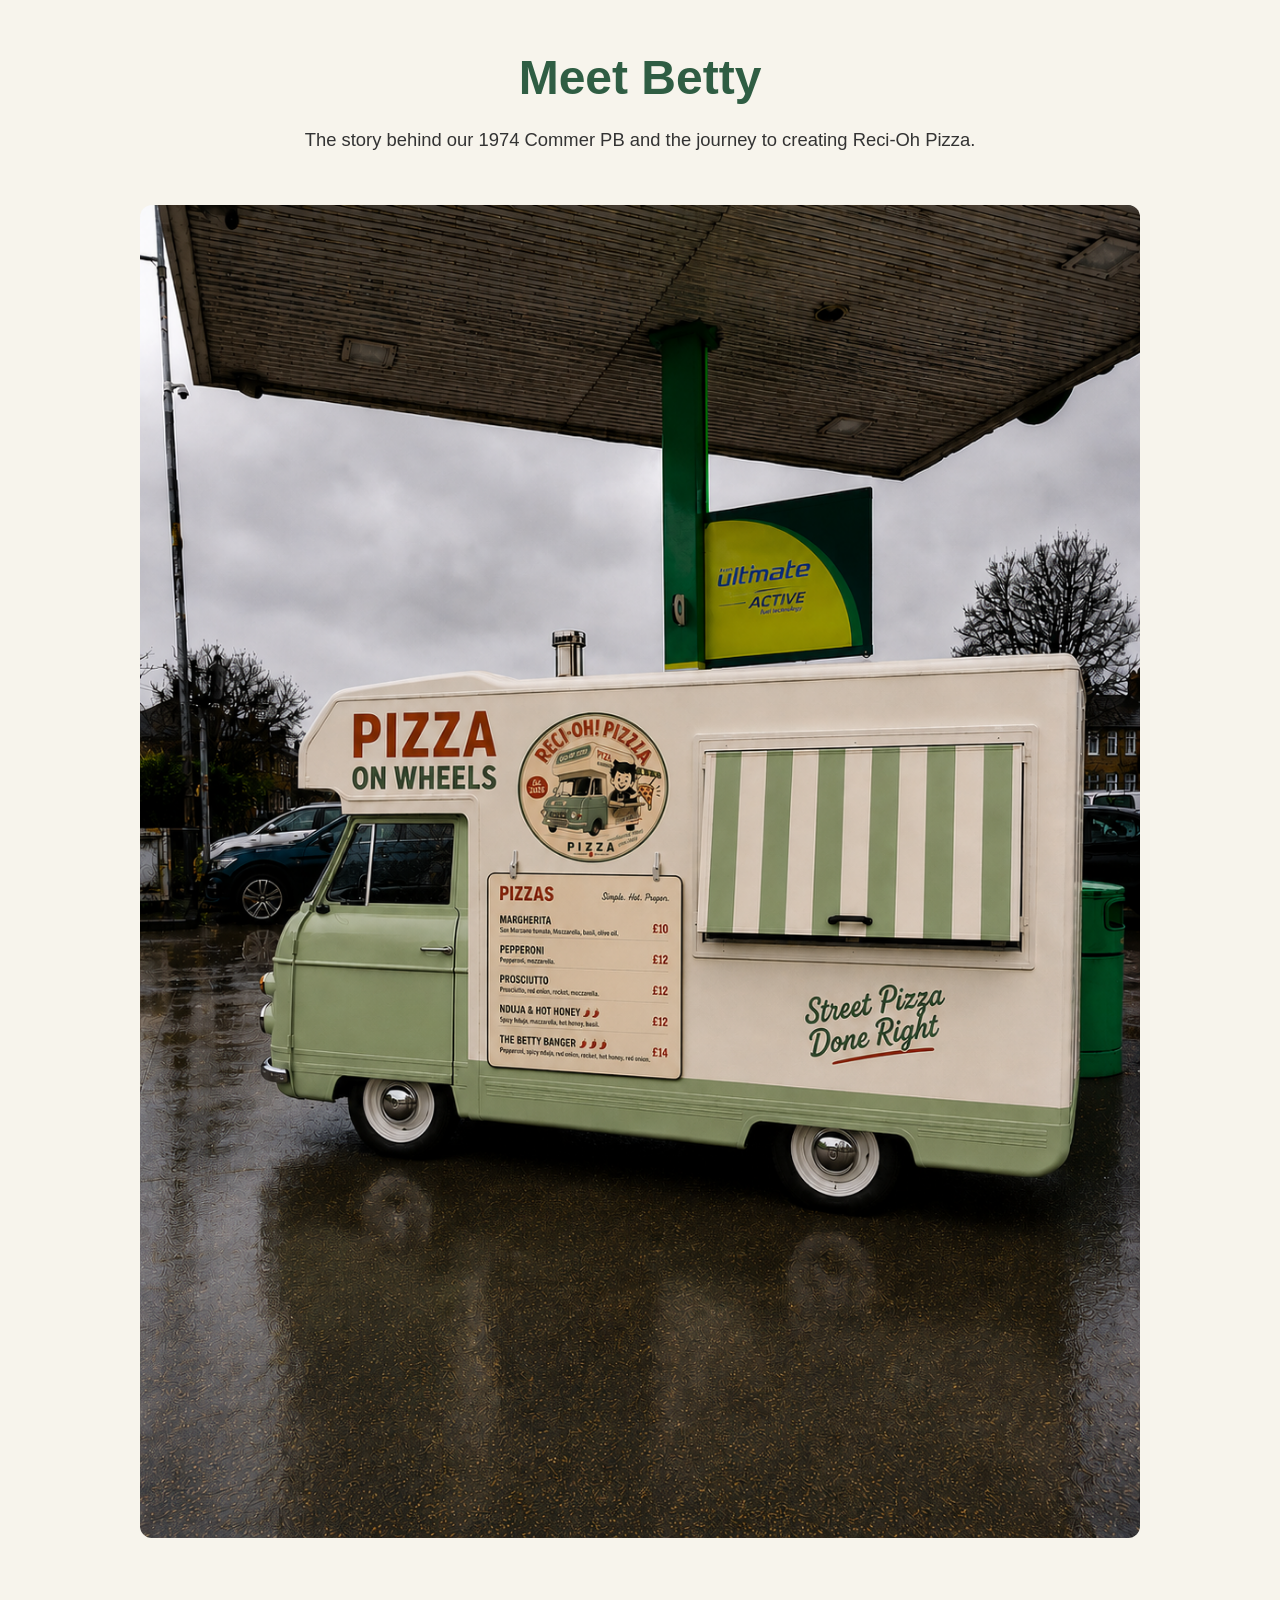
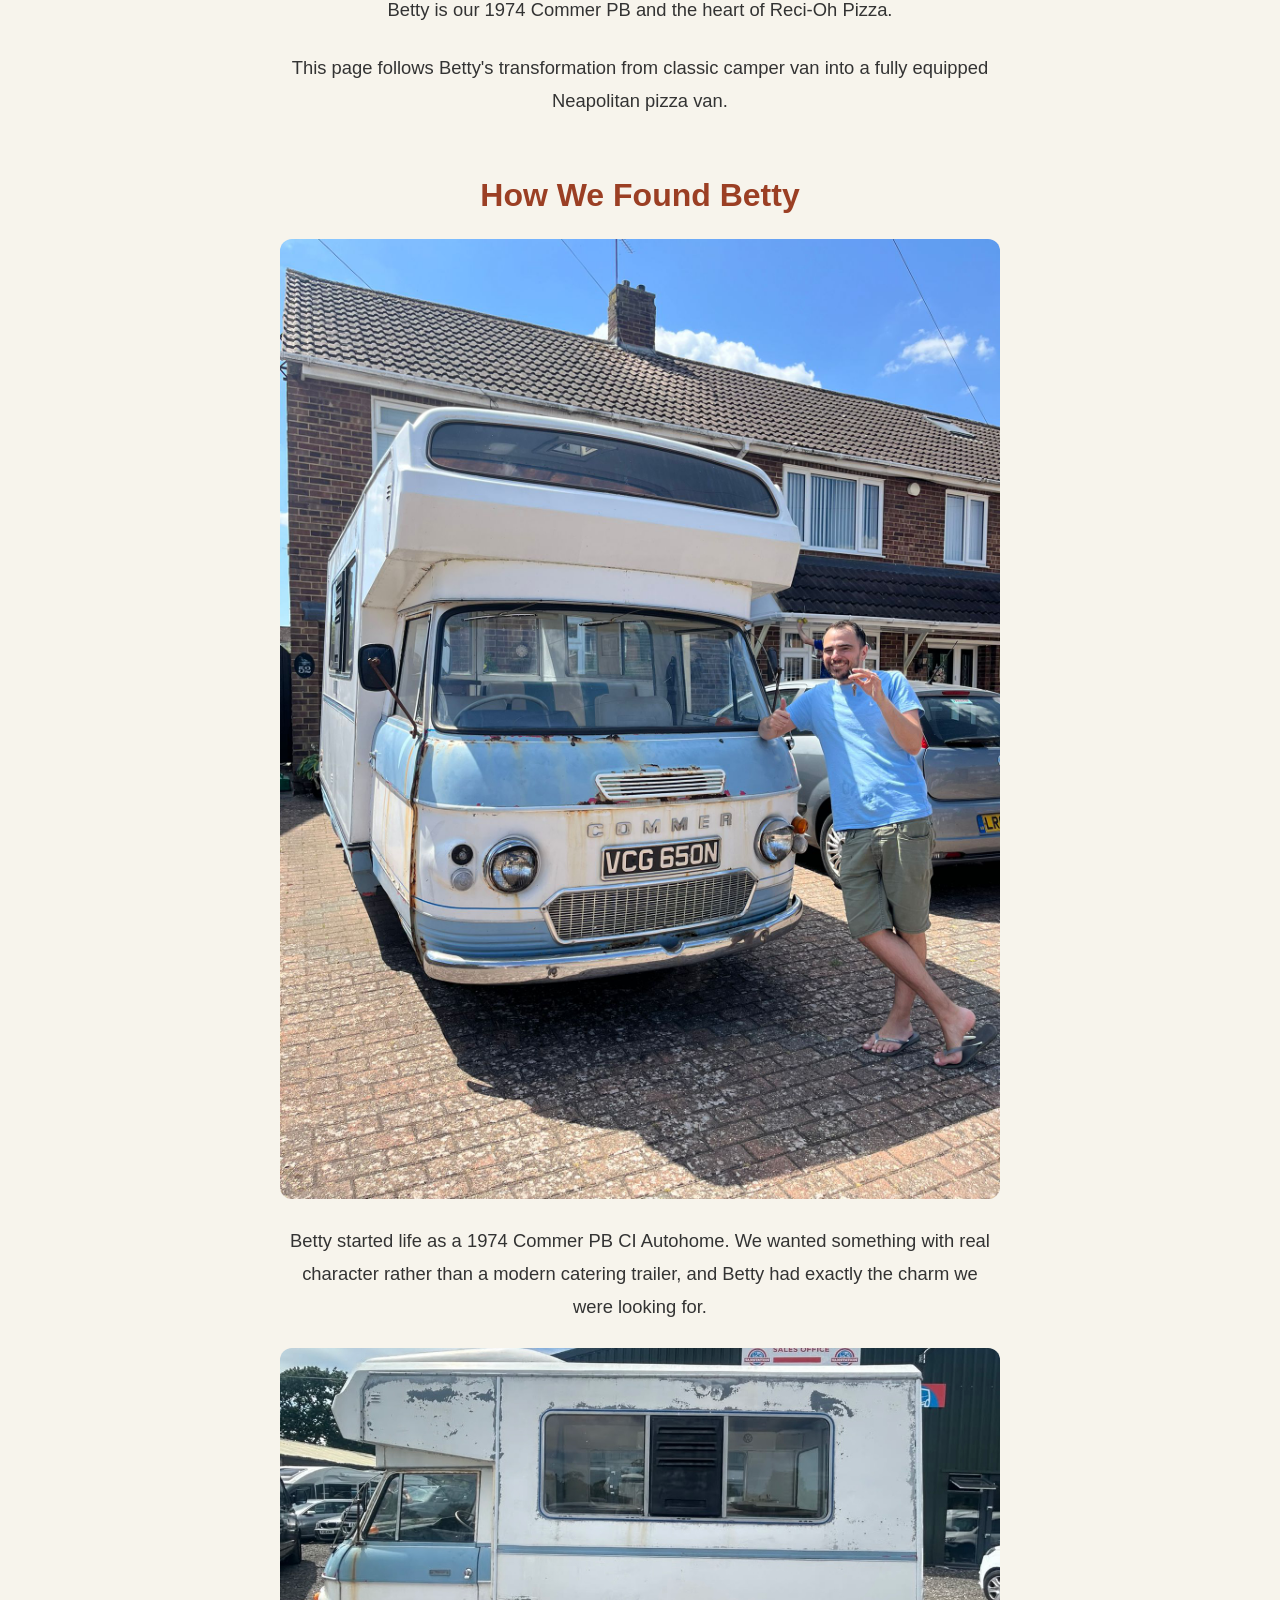
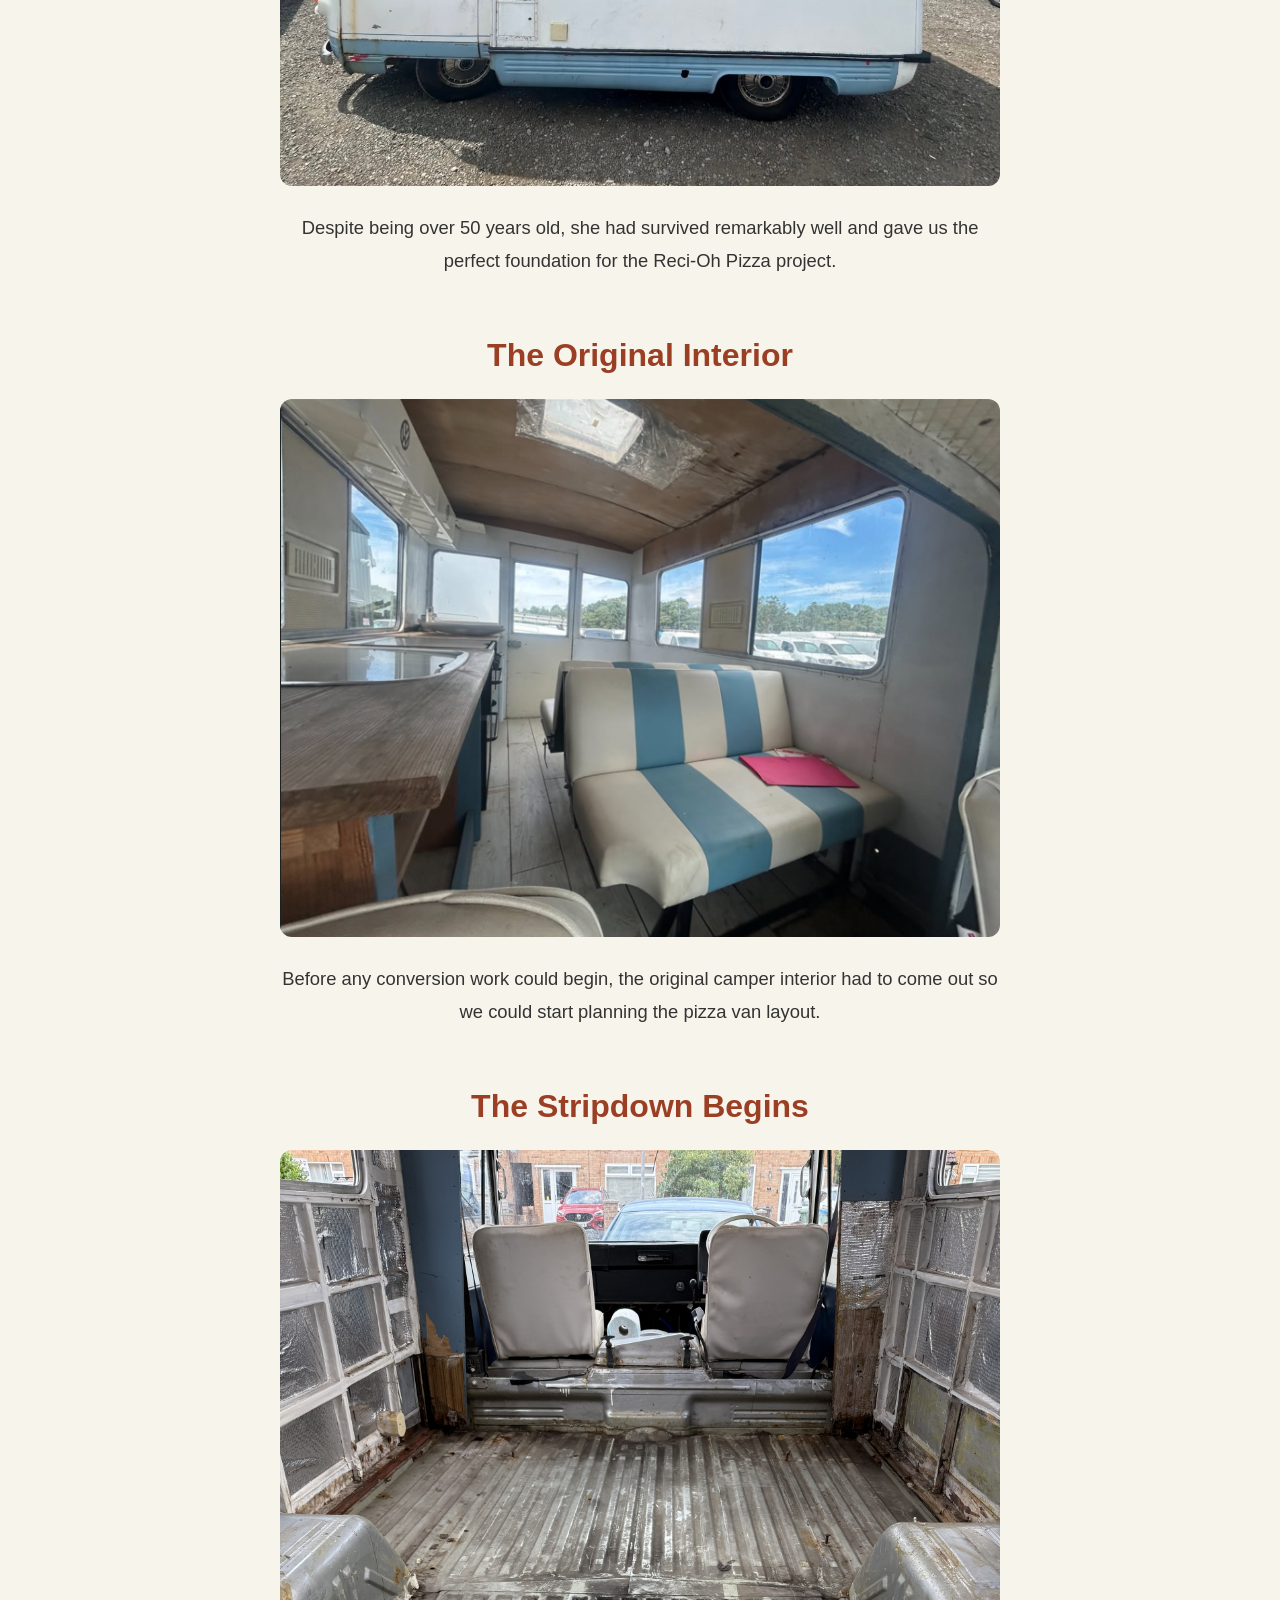
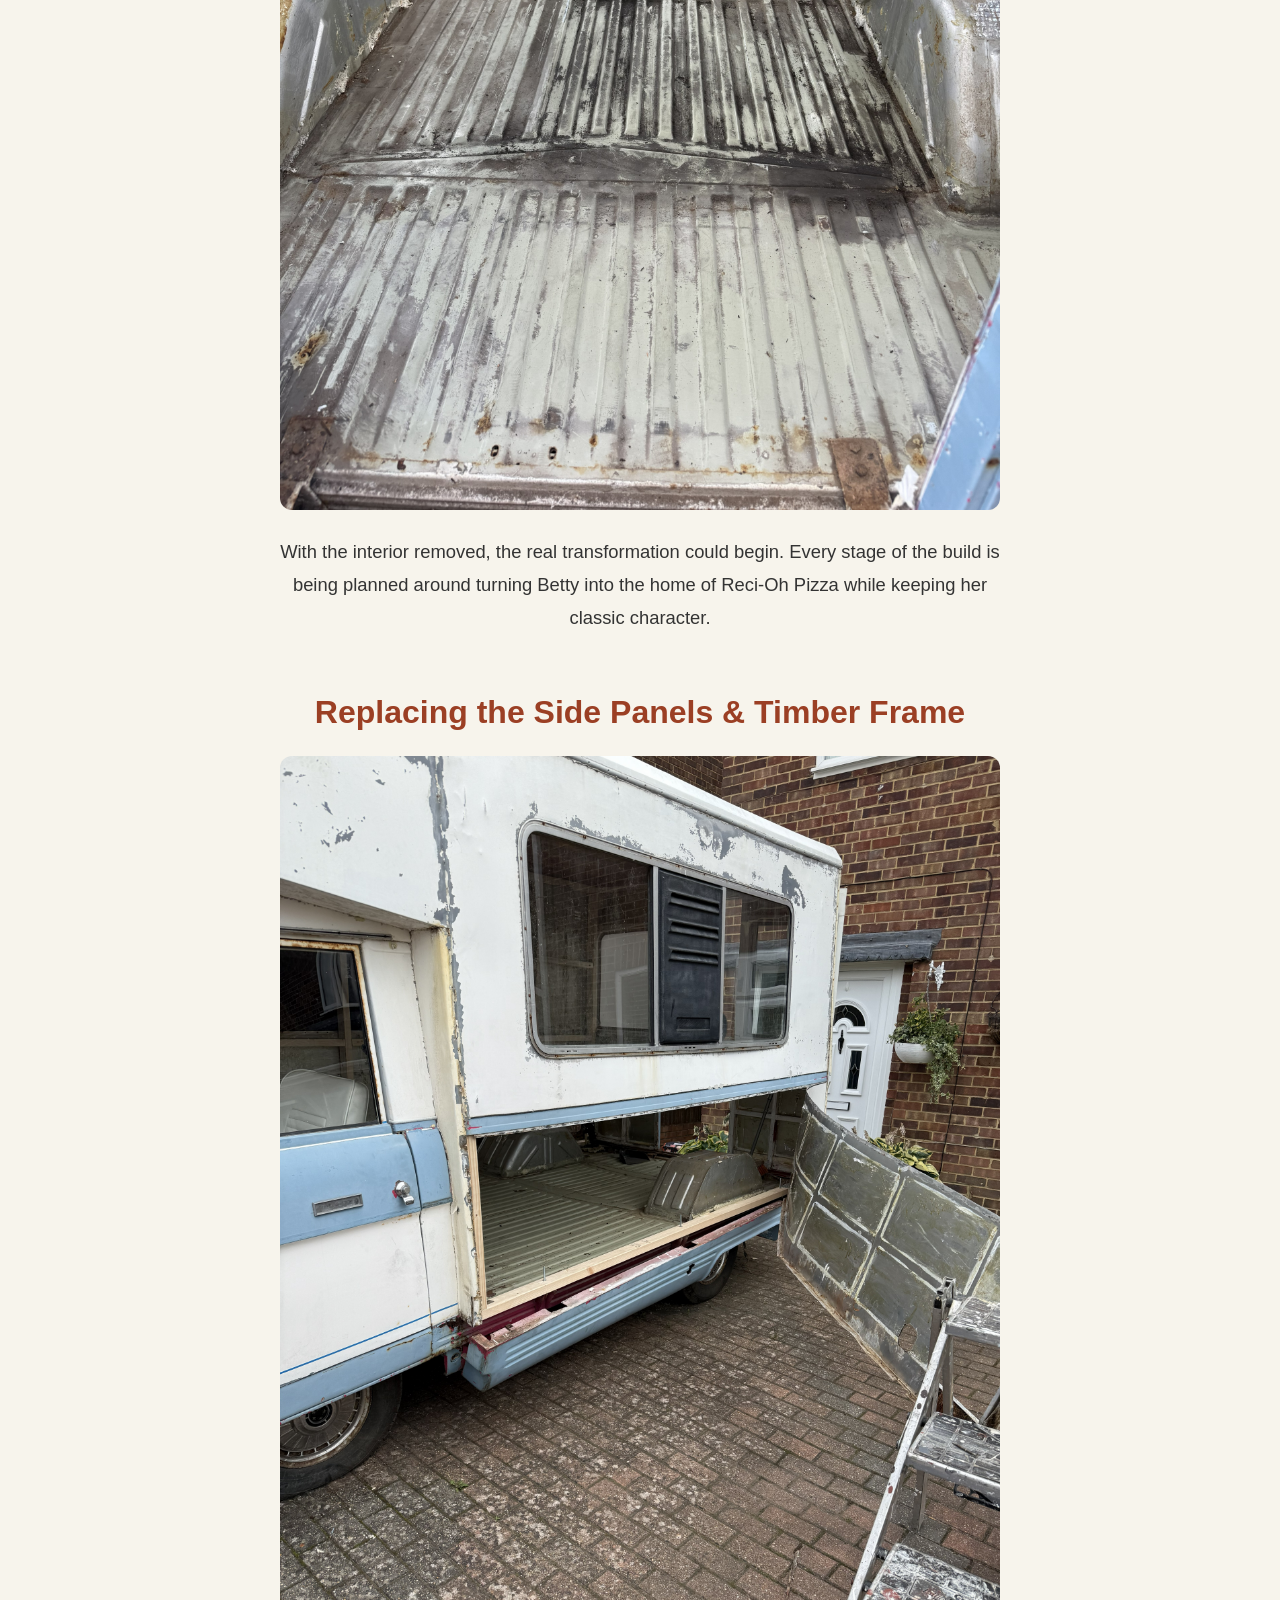
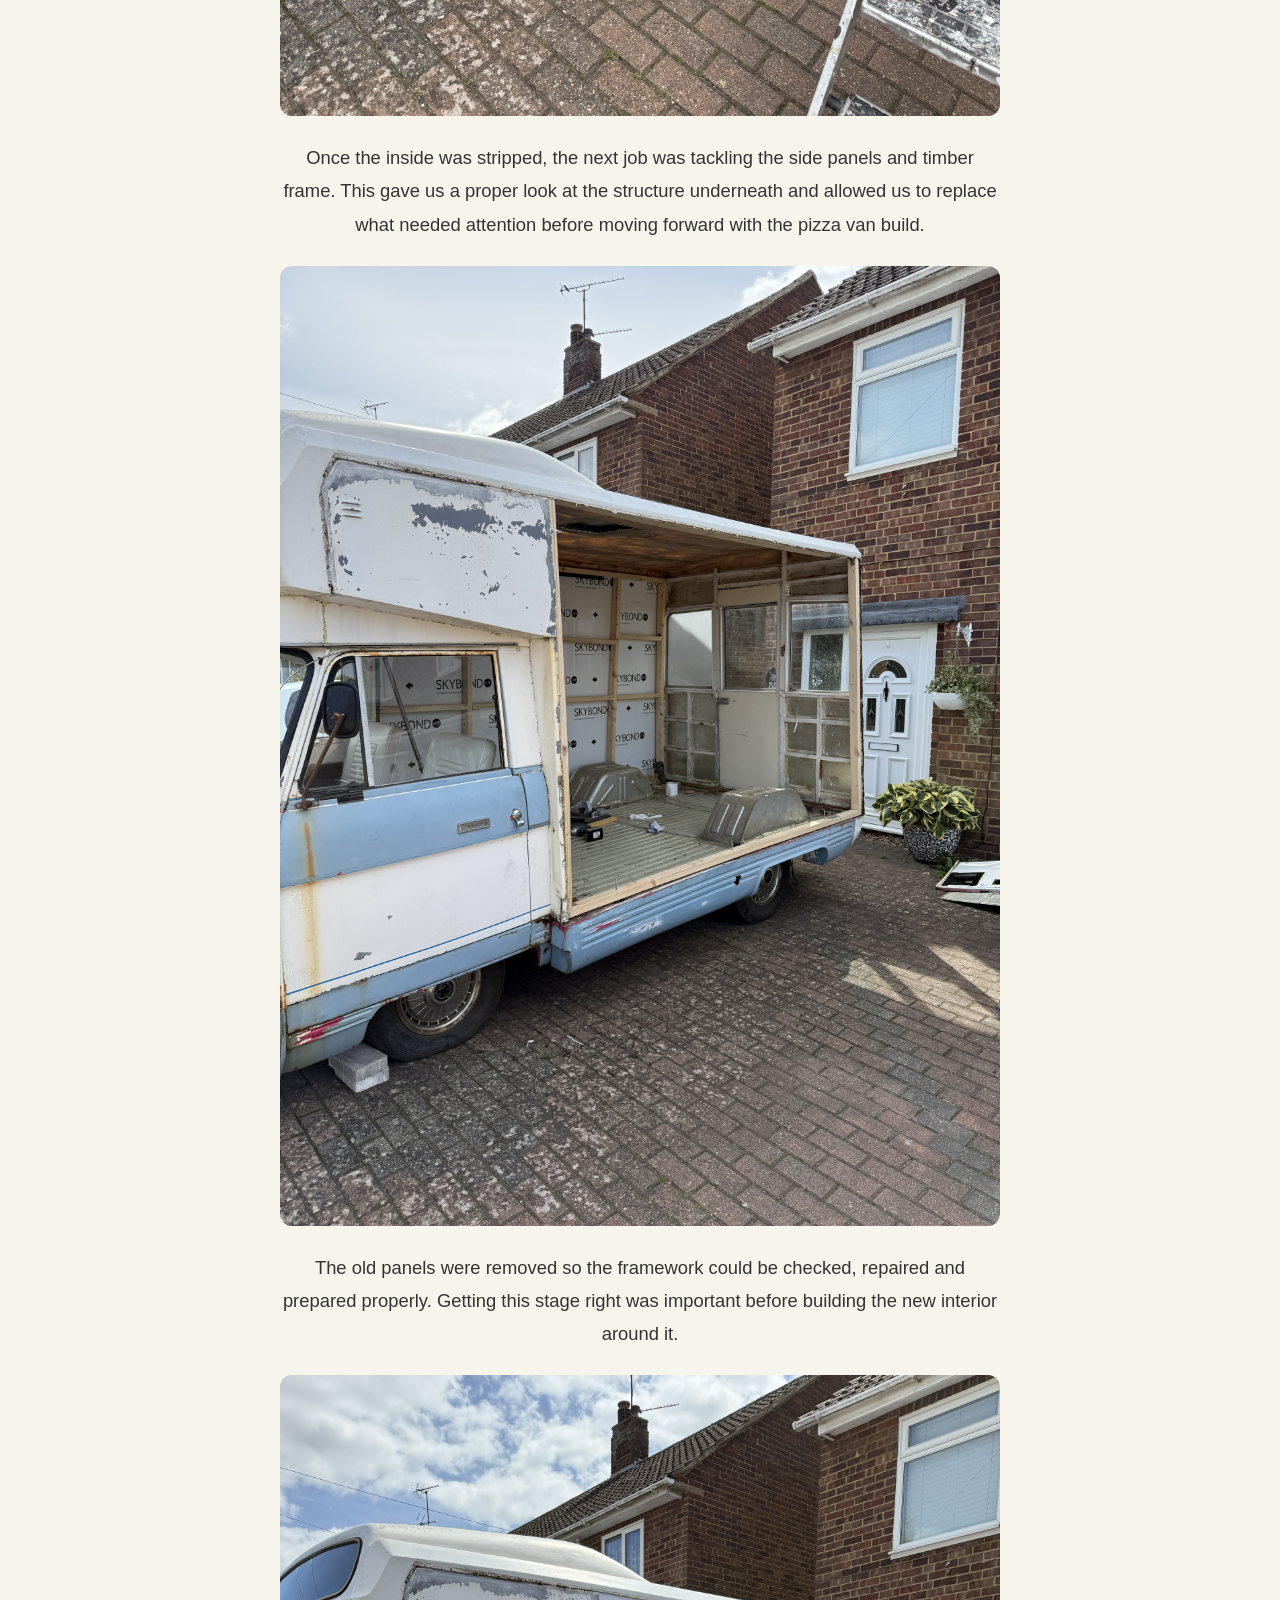
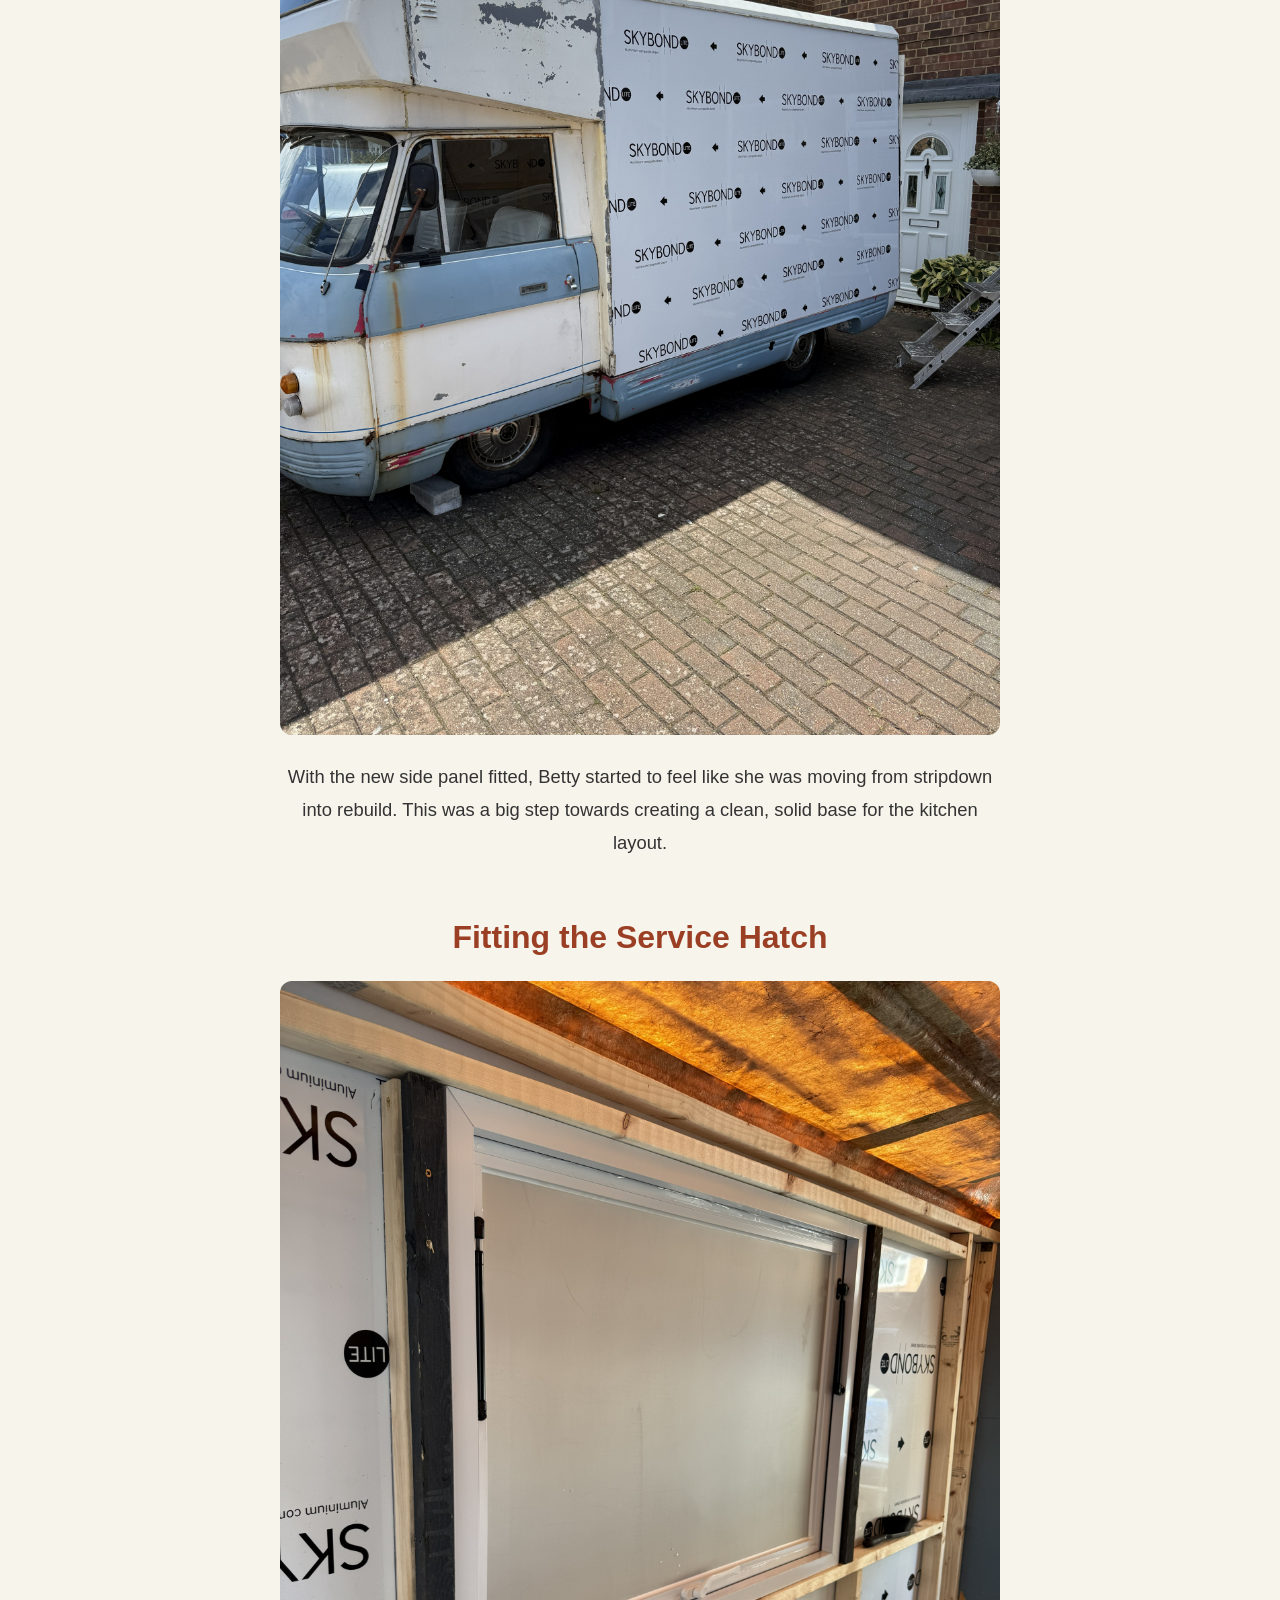
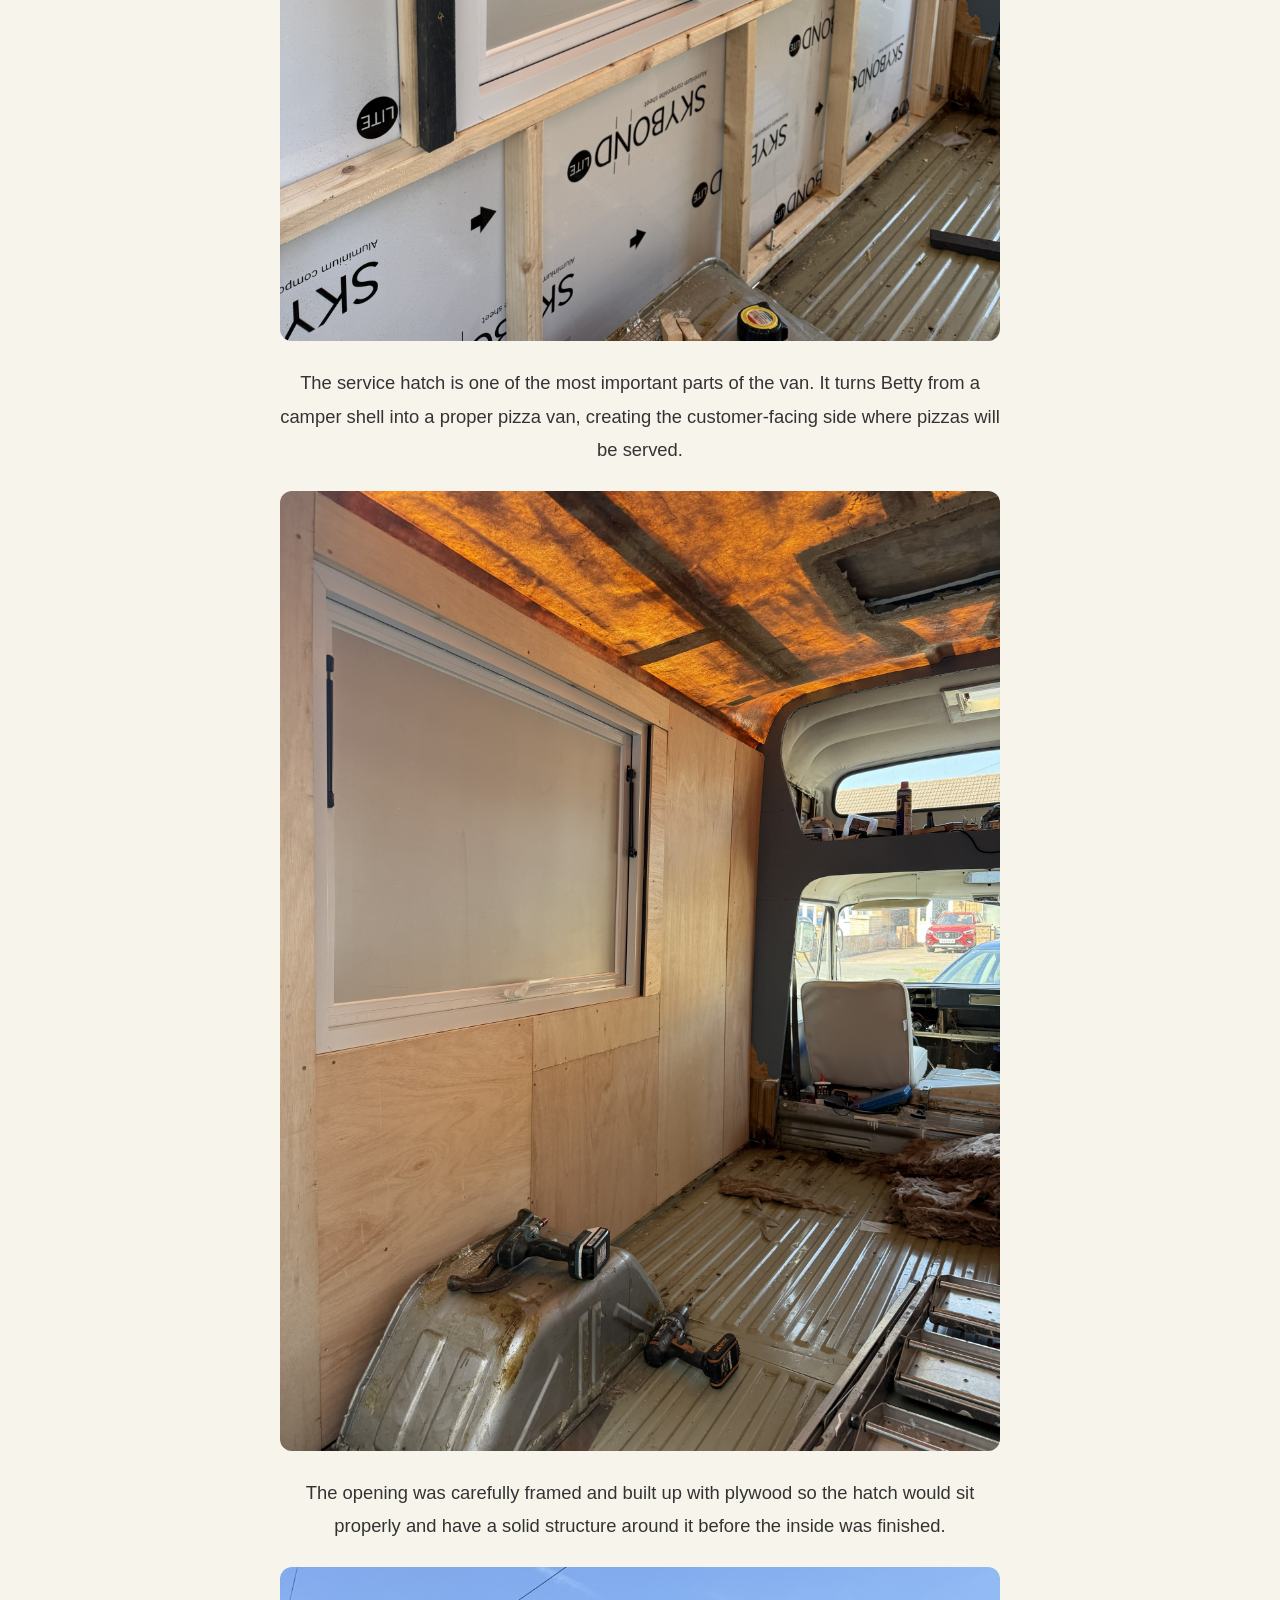
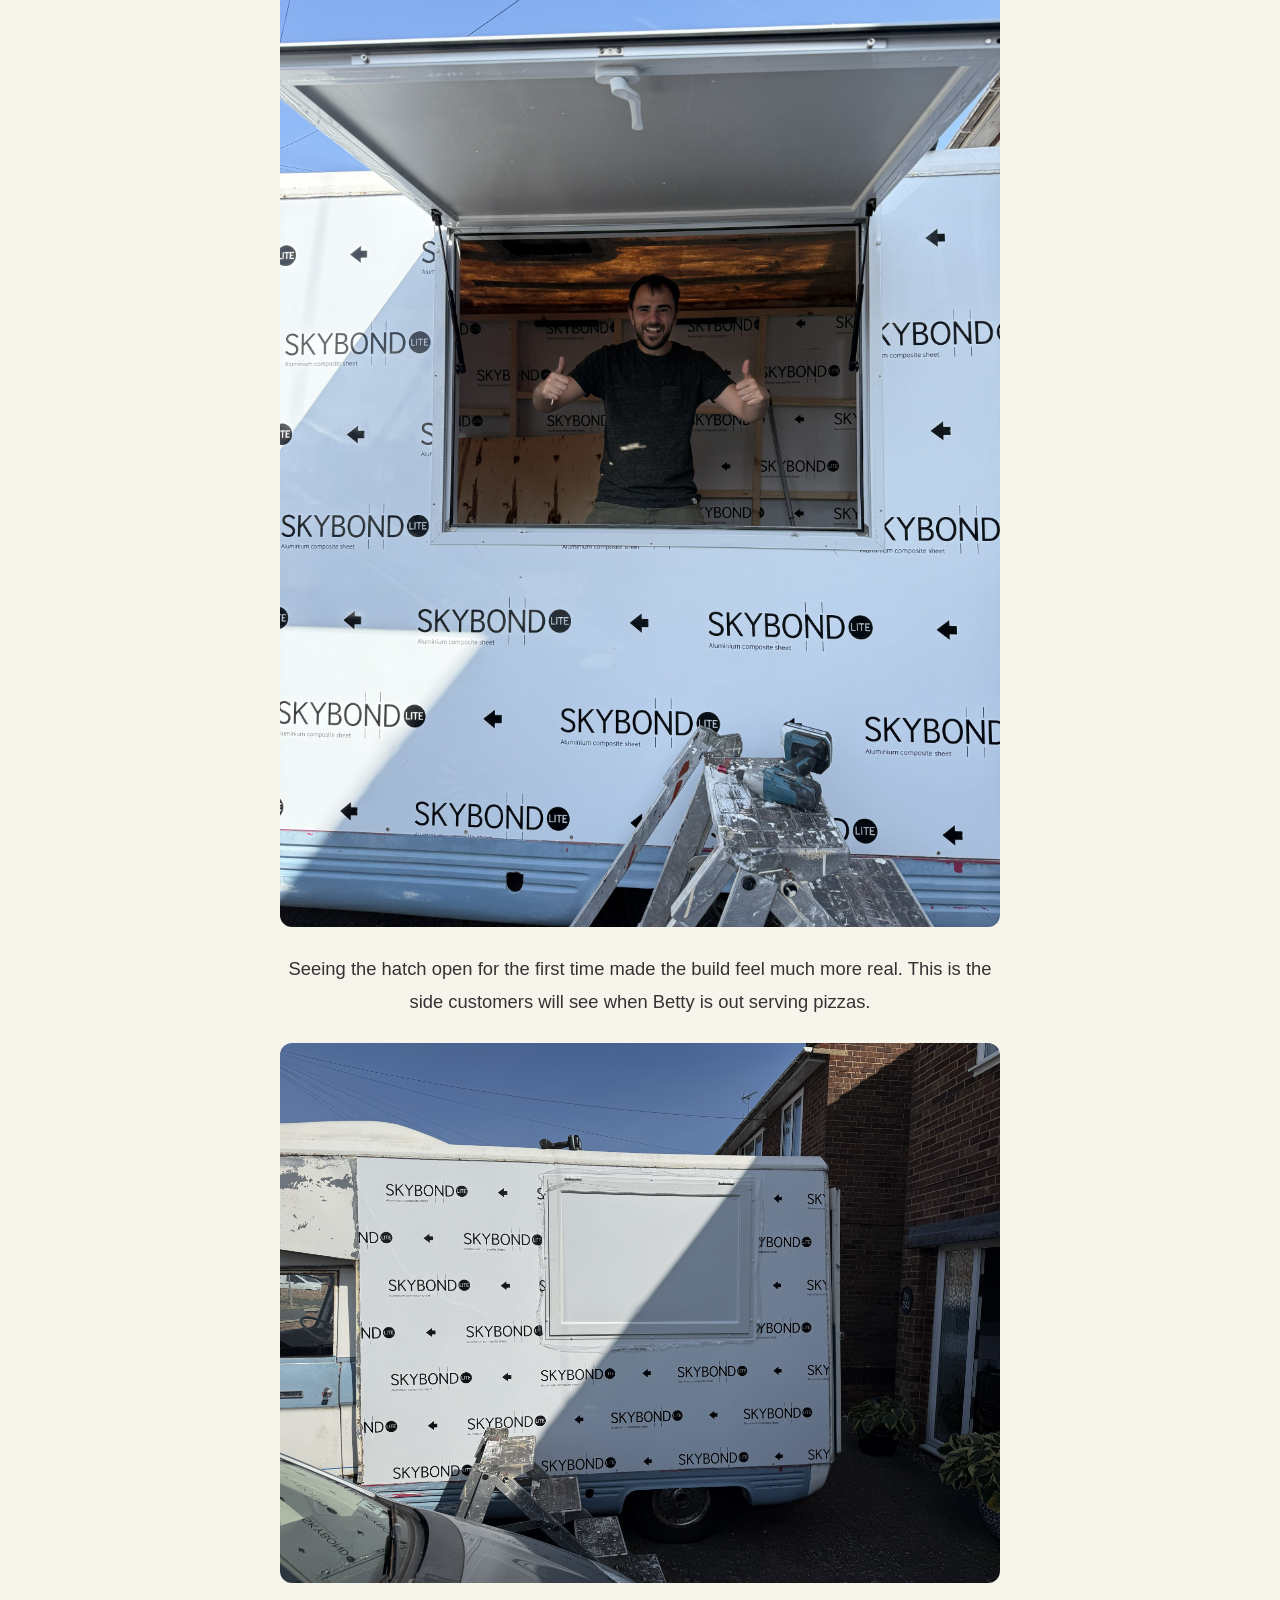
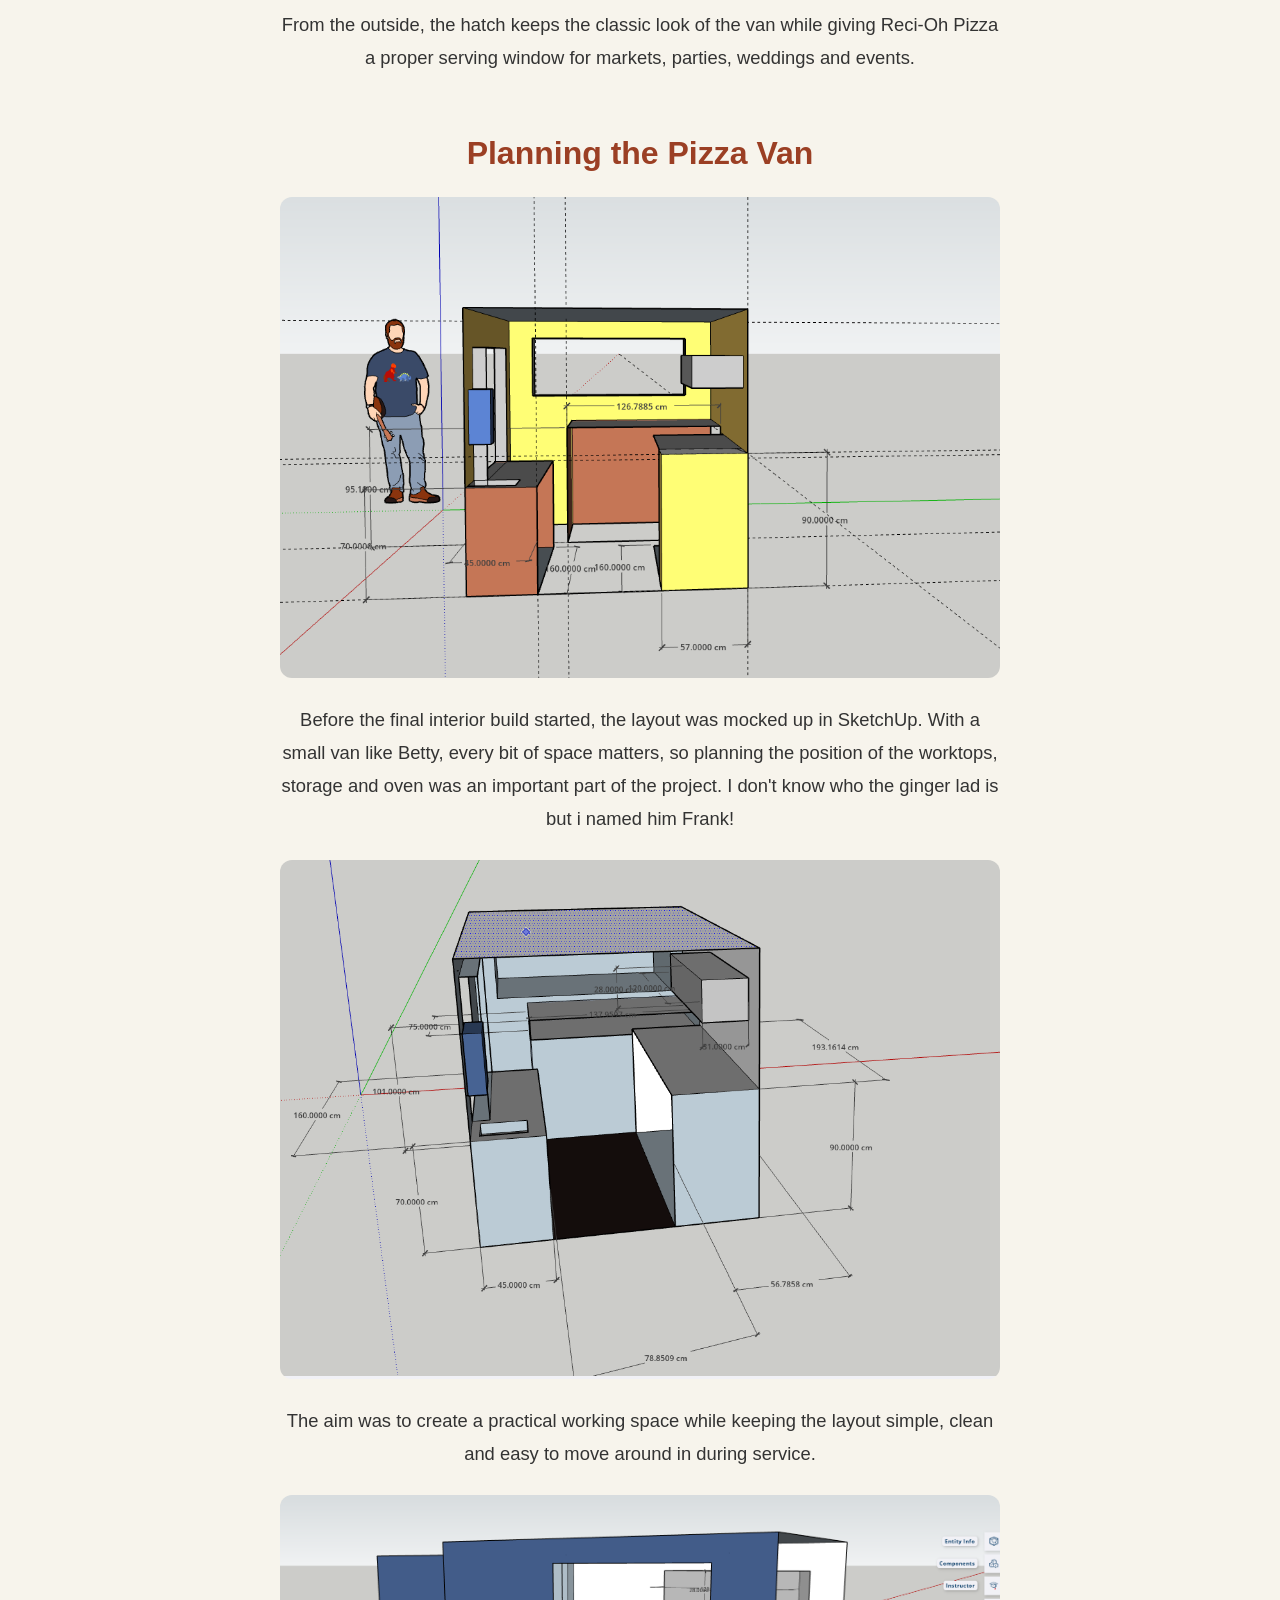
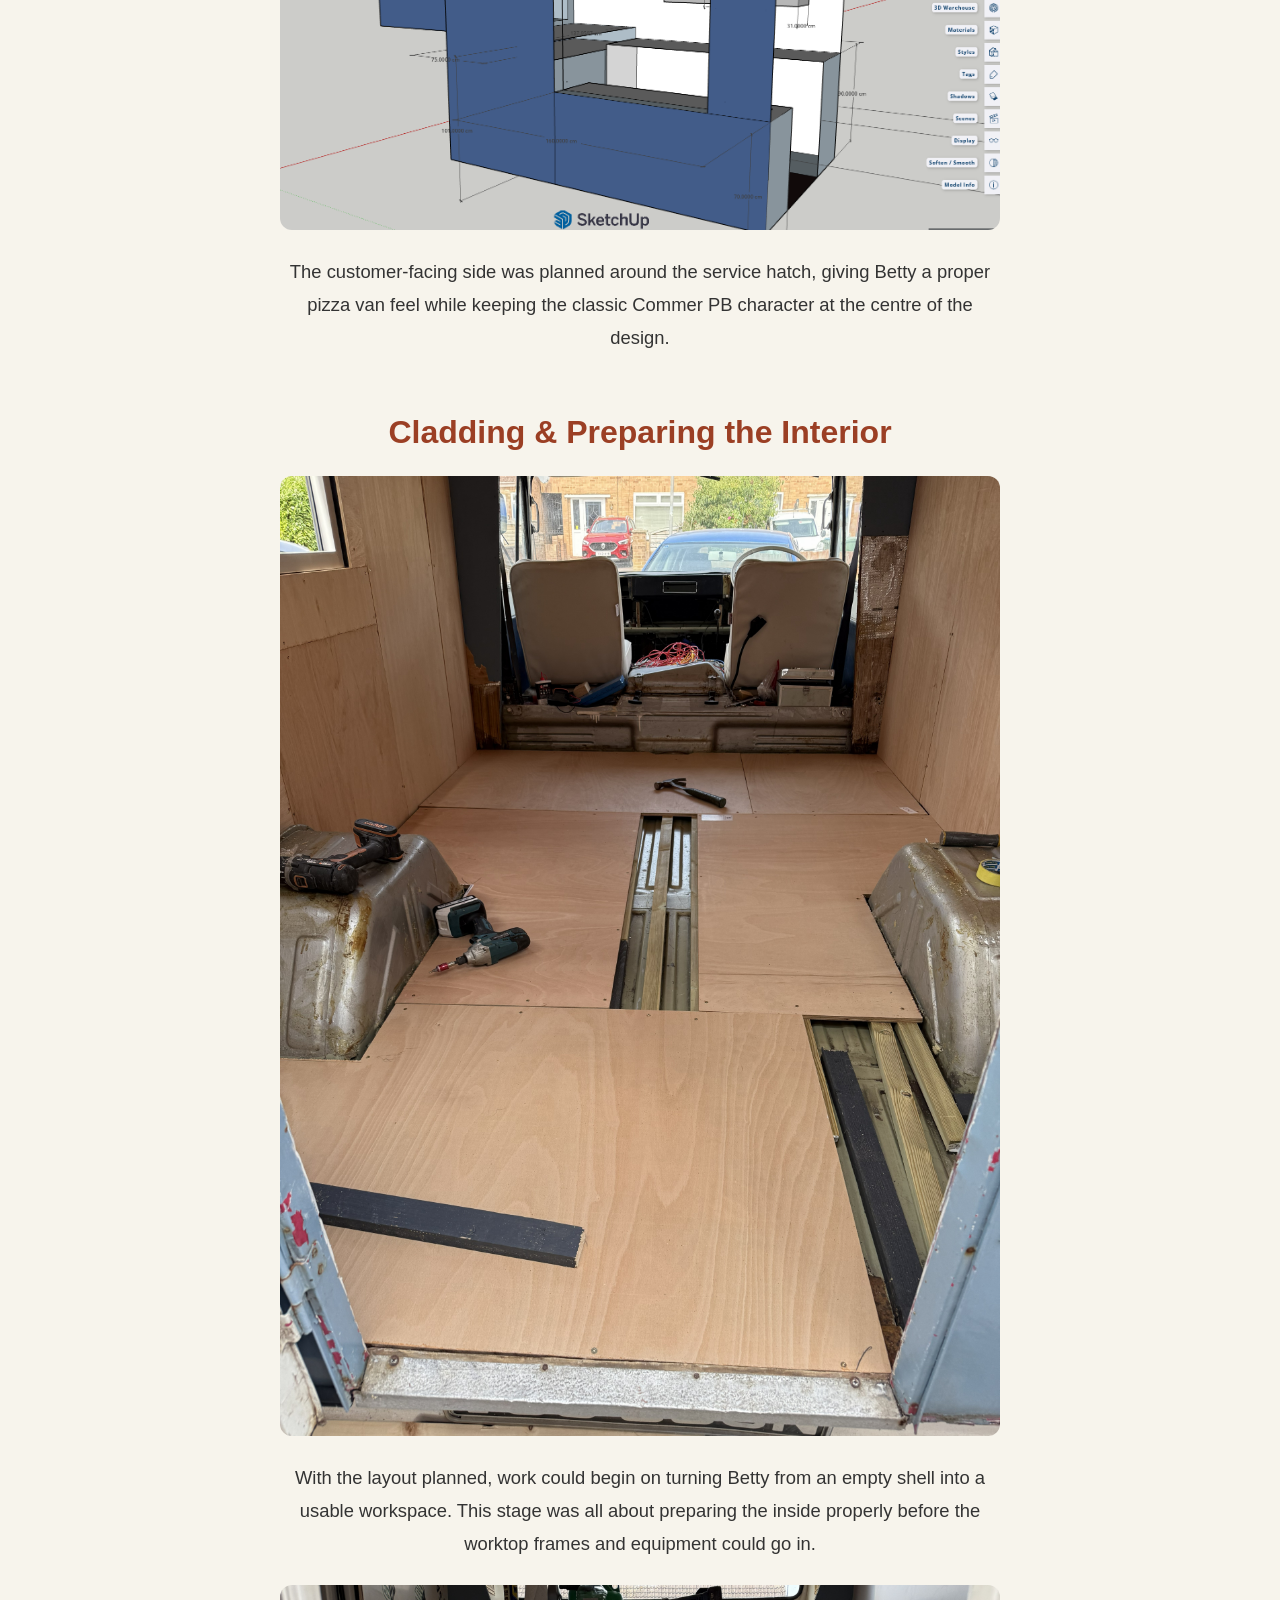
==== meet-betty.html @ 680a37cf "Update meet-betty.html" ====
<!DOCTYPE html>
<html lang="en">
<head>
<meta charset="UTF-8">
<meta name="viewport" content="width=device-width, initial-scale=1.0">
<title>Meet Betty | Reci-Oh Pizza</title>

<style>
body{
    margin:0;
    font-family:Arial,sans-serif;
    background:#f7f4ec;
    color:#333;
}

.intro{
    max-width:900px;
    margin:auto;
    padding:50px 20px 25px;
    text-align:center;
}

.hero{
    max-width:1000px;
    margin:0 auto 35px;
    padding:0 20px;
}

.hero img,
.story-image{
    width:100%;
    height:auto;
    display:block;
    border-radius:12px;
}

.content{
    max-width:900px;
    margin:auto;
    padding:20px 20px 80px;
    text-align:center;
}

h1{
    font-size:3rem;
    margin:0 0 18px;
    color:#2f5d43;
}

h2{
    font-size:2rem;
    margin:60px 0 20px;
    color:#9b3f24;
}

p{
    font-size:1.15rem;
    line-height:1.8;
    max-width:720px;
    margin:0 auto 24px;
}

.story-image{
    max-width:720px;
    margin:25px auto;
}

.gallery{
    max-width:900px;
    margin:30px auto;
    display:grid;
    grid-template-columns:repeat(2, 1fr);
    gap:18px;
}

.gallery img{
    width:100%;
    height:260px;
    object-fit:cover;
    display:block;
    border-radius:12px;
}

.back-home{
    display:inline-block;
    margin-top:40px;
    padding:14px 28px;
    background:#2f5d43;
    color:white;
    text-decoration:none;
    border-radius:8px;
    font-weight:bold;
}

.back-home:hover{
    opacity:0.9;
}

@media(max-width:700px){
    .intro{
        padding-top:35px;
    }

    h1{
        font-size:2.4rem;
    }

    h2{
        font-size:1.7rem;
    }

    p{
        font-size:1.05rem;
    }

    .gallery{
        grid-template-columns:1fr;
    }

    .gallery img{
        height:auto;
    }
}
</style>
</head>

<body>

<div class="intro">
    <h1>Meet Betty</h1>

    <p>
        The story behind our 1974 Commer PB and the journey to creating Reci-Oh Pizza.
    </p>
</div>

<div class="hero">
    <img src="betty-mockup.png.png" alt="Betty Mockup">
</div>

<div class="content">

    <p>
        Betty is our 1974 Commer PB and the heart of Reci-Oh Pizza.
    </p>

    <p>
        This page follows Betty's transformation from classic camper van into a fully equipped Neapolitan pizza van.
    </p>

    <h2>How We Found Betty</h2>

    <img class="story-image" src="betty-01.jpg" alt="Betty when we first found her">

    <p>
        Betty started life as a 1974 Commer PB CI Autohome. We wanted something with real character rather than a modern catering trailer, and Betty had exactly the charm we were looking for.
    </p>

    <img class="story-image" src="betty-02.PNG" alt="Another early photo of Betty">

    <p>
        Despite being over 50 years old, she had survived remarkably well and gave us the perfect foundation for the Reci-Oh Pizza project.
    </p>

    <h2>The Original Interior</h2>

    <img class="story-image" src="betty-interior.png" alt="Betty's original camper interior">

    <p>
        Before any conversion work could begin, the original camper interior had to come out so we could start planning the pizza van layout.
    </p>

    <h2>The Stripdown Begins</h2>

    <img class="story-image" src="betty-stripdown 1.jpg" alt="Betty during the stripdown">

    <p>
        With the interior removed, the real transformation could begin. Every stage of the build is being planned around turning Betty into the home of Reci-Oh Pizza while keeping her classic character.
    </p>

    <h2>Replacing the Side Panels & Timber Frame</h2>

    <img class="story-image" src="betty panel remove 1.jpg" alt="Betty with the original side panel removed">

    <p>
        Once the inside was stripped, the next job was tackling the side panels and timber frame. This gave us a proper look at the structure underneath and allowed us to replace what needed attention before moving forward with the pizza van build.
    </p>

    <img class="story-image" src="betty panel remove 2.jpg" alt="Betty during side panel replacement">

    <p>
        The old panels were removed so the framework could be checked, repaired and prepared properly. Getting this stage right was important before building the new interior around it.
    </p>

    <img class="story-image" src="betty panel on.jpg" alt="New side panel fitted to Betty">

    <p>
        With the new side panel fitted, Betty started to feel like she was moving from stripdown into rebuild. This was a big step towards creating a clean, solid base for the kitchen layout.
    </p>

    <h2>Fitting the Service Hatch</h2>

    <img class="story-image" src="betty-hatch-frame 1.jpg" alt="Service hatch frame being fitted">

    <p>
        The service hatch is one of the most important parts of the van. It turns Betty from a camper shell into a proper pizza van, creating the customer-facing side where pizzas will be served.
    </p>

    <img class="story-image" src="betty-hatch-frame 2 plywood.jpg" alt="Plywood work around the service hatch frame">

    <p>
        The opening was carefully framed and built up with plywood so the hatch would sit properly and have a solid structure around it before the inside was finished.
    </p>

    <img class="story-image" src="betty-hatch-open.jpg" alt="Service hatch open on Betty">

    <p>
        Seeing the hatch open for the first time made the build feel much more real. This is the side customers will see when Betty is out serving pizzas.
    </p>

    <img class="story-image" src="betty-hatch-exterior.jpg" alt="Exterior view of Betty's service hatch">

    <p>
        From the outside, the hatch keeps the classic look of the van while giving Reci-Oh Pizza a proper serving window for markets, parties, weddings and events.
    </p>

    <h2>Planning the Pizza Van</h2>

    <img class="story-image" src="betty plan 1.png" alt="SketchUp plan of Betty's interior layout">

    <p>
        Before the final interior build started, the layout was mocked up in SketchUp. With a small van like Betty, every bit of space matters, so planning the position of the worktops, storage and oven was an important part of the project. I don't know who the ginger lad is but i named him Frank!
    </p>

    <img class="story-image" src="betty plan 2.png" alt="Second SketchUp view of Betty's pizza van layout">

    <p>
        The aim was to create a practical working space while keeping the layout simple, clean and easy to move around in during service.
    </p>

    <img class="story-image" src="betty plan 3 customer view.png" alt="Customer side SketchUp view of Betty">

    <p>
        The customer-facing side was planned around the service hatch, giving Betty a proper pizza van feel while keeping the classic Commer PB character at the centre of the design.
    </p>

    <h2>Cladding & Preparing the Interior</h2>

    <img class="story-image" src="betty floor 1.jpg" alt="Preparing Betty's interior floor">

    <p>
        With the layout planned, work could begin on turning Betty from an empty shell into a usable workspace. This stage was all about preparing the inside properly before the worktop frames and equipment could go in.
    </p>

    <img class="story-image" src="betty floor 2 and clad.jpg" alt="Interior cladding and floor preparation inside Betty">

    <p>
        The interior cladding was fitted before the floor was finished, giving the van a cleaner and more practical surface ready for the next stages of the build.
    </p>

    <img class="story-image" src="betty floor 3.jpg" alt="Floor being laid inside Betty">

    <p>
        Once the cladding was underway, attention turned to the floor. A solid base was needed for the kitchen layout, storage, equipment and everything else that would eventually be built inside.
    </p>

    <img class="story-image" src="betty floor 4.jpg" alt="Finished floor inside Betty">

    <p>
        By the end of this stage, Betty had changed completely inside. The van was no longer just stripped out and empty — it was starting to feel like the base of a proper pizza workspace.
    </p>

    <h2>Building the Worktop Frames</h2>

    <p>
        With the floor and cladding in place, the next job was building the worktop frames. These frames set out the main working areas inside Betty, including the oven area, sink area, prep space and topping fridge position.
    </p>

    <div class="gallery">
        <img src="bulkhead.jpg" alt="Bulkhead area inside Betty">
        <img src="worktop 1.jpg" alt="Worktop frame inside Betty">
        <img src="worktop 2.jpg" alt="Second worktop frame inside Betty">
        <img src="worktop 3 oven area.jpg" alt="Oven area worktop frame inside Betty">
        <img src="worktop 4 sink area.jpg" alt="Sink area worktop frame inside Betty">
        <img src="topping fridge fitting with battery holders underneath.jpg" alt="Topping fridge fitting with battery holders underneath">
    </div>

    <p>
        This was the point where the SketchUp plans started becoming real. The frames created the structure for the kitchen layout and made it much easier to picture how Betty would work during service.
    </p>

    <h2>Stainless Steel Worktops</h2>

    <p>
        Once the timber frames were complete, the worktops were clad in stainless steel. This transformed the interior from a construction project into something that started to feel like a proper food preparation space.
    </p>

    <div class="gallery">
        <img src="steel 1.jpg" alt="Stainless steel worktop installation inside Betty">
        <img src="steel 2.jpg" alt="Second stainless steel worktop section inside Betty">
        <img src="steel 3.jpg" alt="Stainless steel worktop around the kitchen area">
        <img src="steel 4.jpg" alt="Finished stainless steel worktop section">
        <img src="steel customer view.jpg" alt="Customer view of the stainless steel worktops">
    </div>

    <p>
        Stainless steel was chosen because it is durable, easy to clean and much better suited to food service. With the surfaces fitted, Betty started to look less like a van conversion and more like a working pizza kitchen.
    </p>

    <h2>Plumbing & Water System</h2>

    <img class="story-image" src="plumbing 1.jpg" alt="Sink and plumbing installation inside Betty">

    <p>
        With the stainless steel worktops completed, attention turned to the plumbing system. A sink was installed along with the fresh and waste water setup needed to make Betty practical for day-to-day service.
    </p>

    <img class="story-image" src="plumbing 2.jpg" alt="Water tanks and plumbing system inside Betty">

    <p>
        The plumbing was designed to make the best use of the available space while keeping everything simple, reliable and easy to access. With the sink and water system in place, another major step towards a fully functioning pizza van was complete.
    </p>

    <h2>Electrical Installation, Roof Lining & Lighting</h2>

    <p>
        With the plumbing completed, attention turned to the electrical system and finishing the roof area. Power storage, lighting and the final ceiling panels were all installed during this stage of the build.
    </p>

    <div class="gallery">
        <img src="power batteries arrived.jpg" alt="Power batteries arriving for Betty">
        <img src="roof 1.jpg" alt="Roof lining installation inside Betty">
        <img src="roof 2 with light.PNG" alt="Roof lining and lighting inside Betty">
        <img src="roof 3 customer view.PNG" alt="Customer side view of Betty's finished roof area">
    </div>

    <p>
        The electrical system was built around portable battery power, providing reliable electricity for the equipment needed during service. This allowed the van to remain self-contained while keeping the installation simple and practical.
    </p>

    <p>
        Once the electrics were in place, the roof area was finished using soffit panels and fitted lighting. The completed ceiling transformed the feel of the interior, creating a brighter and more professional workspace while keeping the classic character of Betty intact.
    </p>


    <!-- NUT GATE -->

    <h2>Nut Gate 🔩</h2>

    <p>
        Just when we thought the build was going well, Betty decided to throw us a fairly major curveball.
    </p>

    <img class="story-image" src="nut-gate-compression.jpg" alt="Compression test showing a problem with Betty's engine">

    <p>
        A compression test showed that cylinder 4 had virtually no compression. That meant there was only one thing for it — the cylinder head had to come off so we could find out what was going on.
    </p>

    <img class="story-image" src="nut-gate-cylinder.jpg" alt="M8 nut found sitting inside cylinder 4 of Betty's engine">

    <p>
        And there it was. Somehow, an M8 nut had found its way into cylinder 4. A tiny piece of metal had managed to cause a very big problem. Nut Gate had officially begun.
    </p>

    <img class="story-image" src="nut-gate-piston.jpg" alt="Damaged piston removed from Betty's original engine">

    <p>
        Once the engine was stripped further, the damage became clear. The piston had taken a serious beating and Betty's original 1725cc engine was going to need considerably more than a quick repair.
    </p>


    <!-- ROBIN -->

    <h2>Robin to the Rescue</h2>

    <img class="story-image" src="robin-donor.jpg" alt="Robin, the donor 1974 Commer PB">

    <p>
        Rather than let Nut Gate bring the project to a halt, another 1974 Commer PB came to the rescue. We called him Robin, and most importantly, Robin had a running engine.
    </p>

    <img class="story-image" src="robin-engine.jpg" alt="Robin's running 1725cc engine before the swap">

    <p>
        Robin's 1725cc engine gave us the solution we needed. The plan was simple: remove the damaged engine from Betty, take the running engine from Robin and give Betty the heart transplant she needed to get back on the road.
    </p>


    <a class="back-home" href="index.html">Back Home</a>

</div>

</body>
</html>
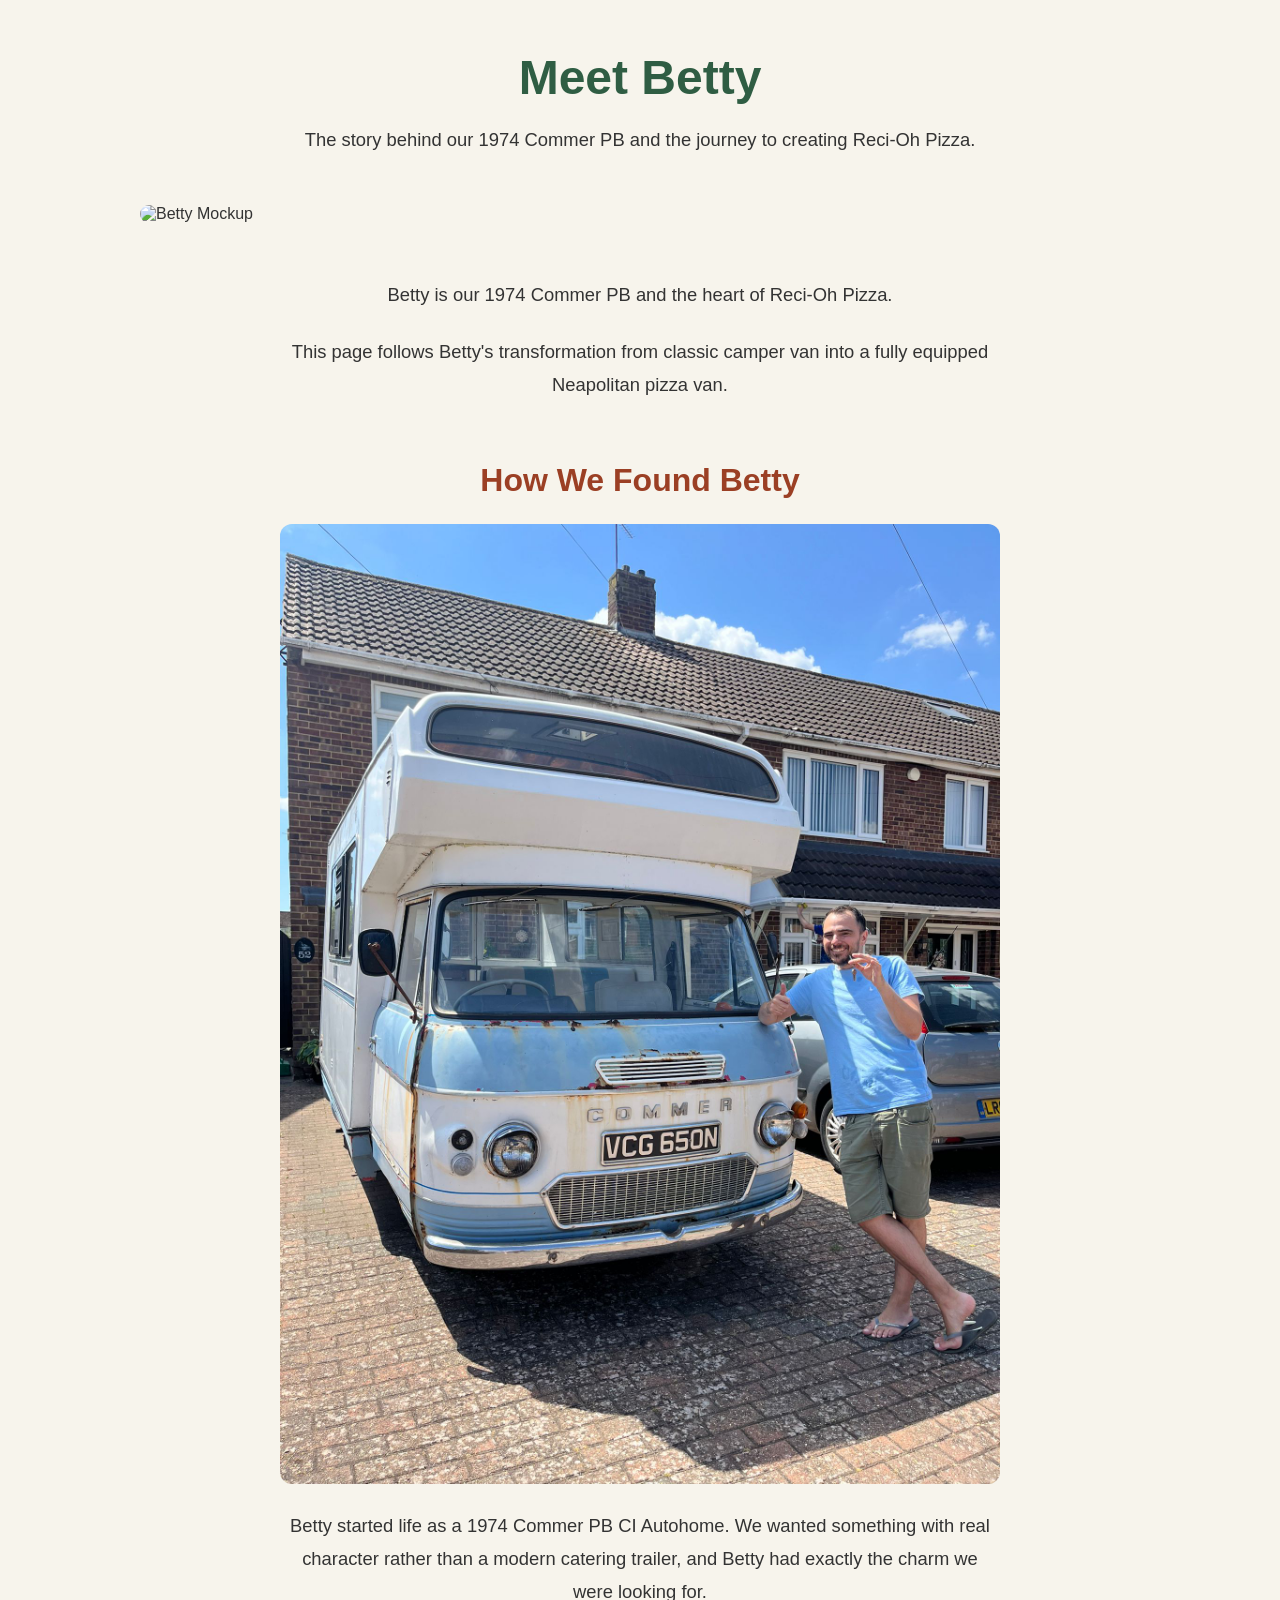
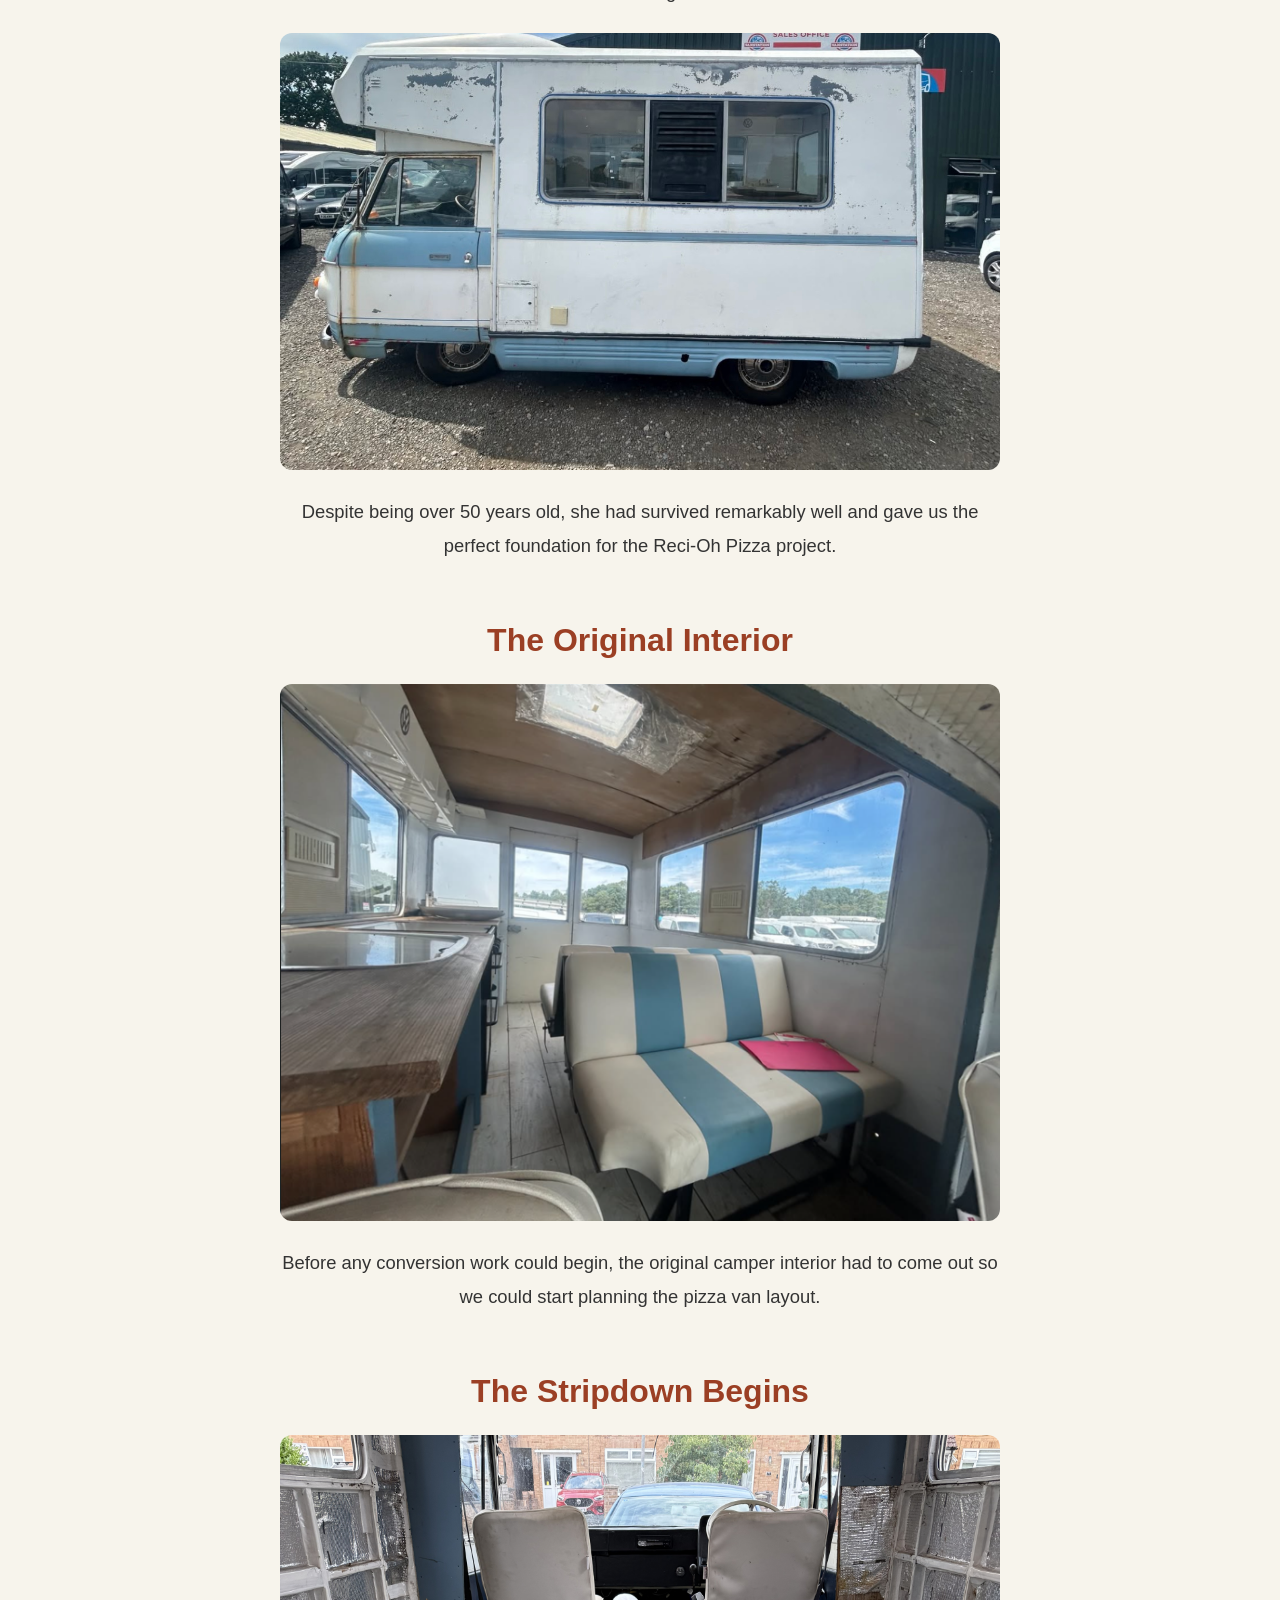
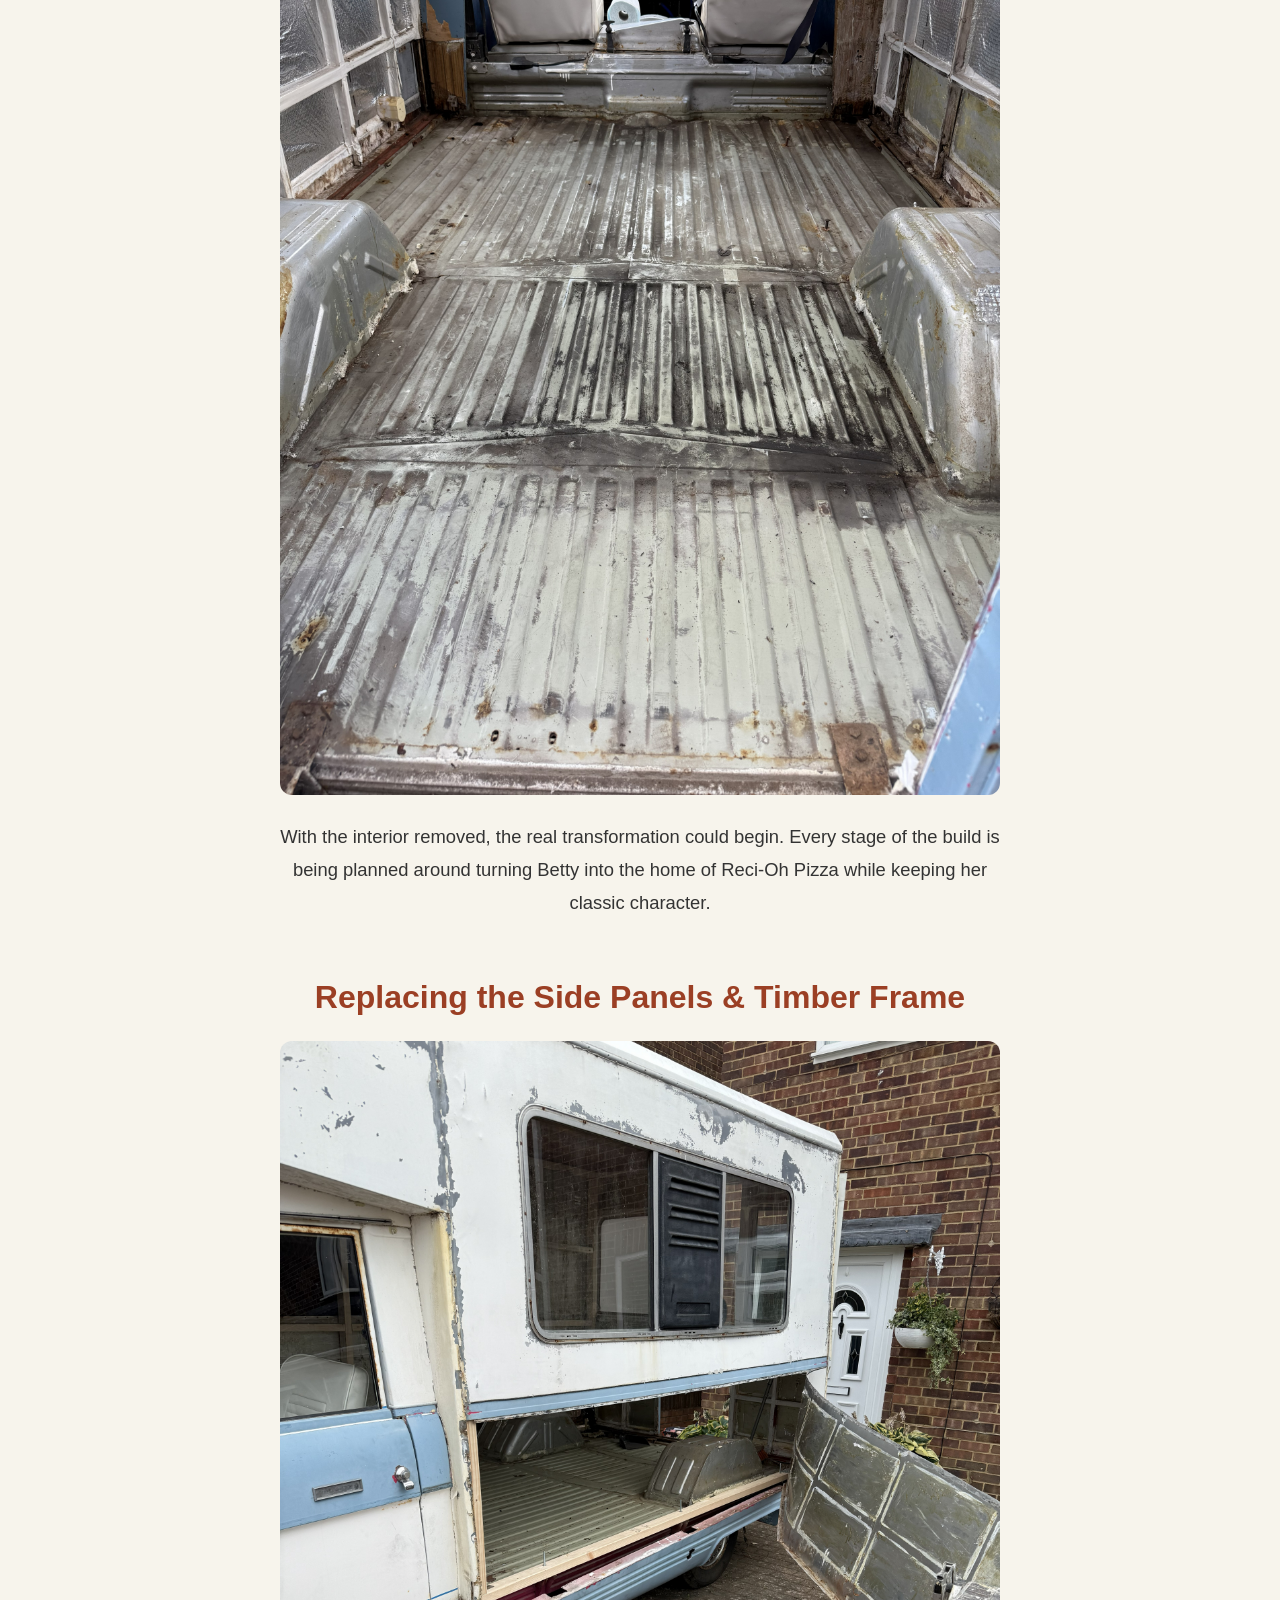
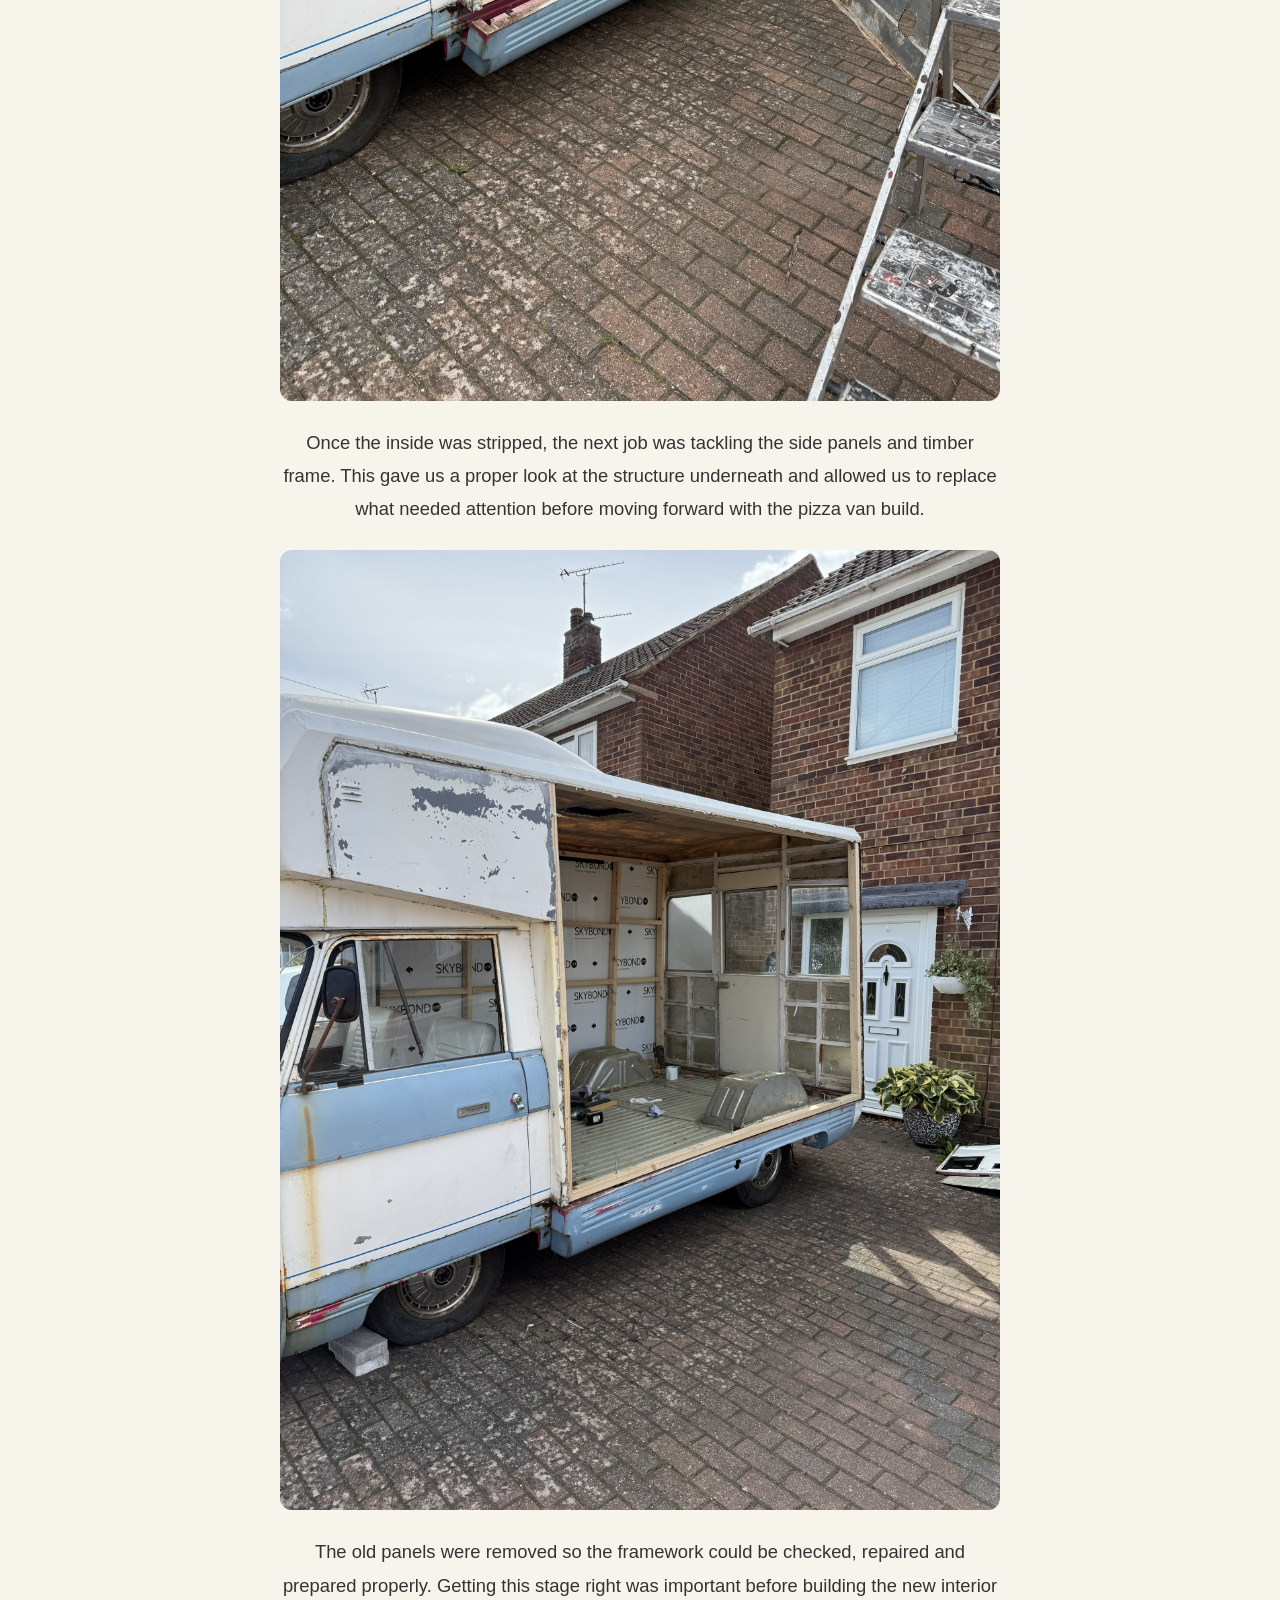
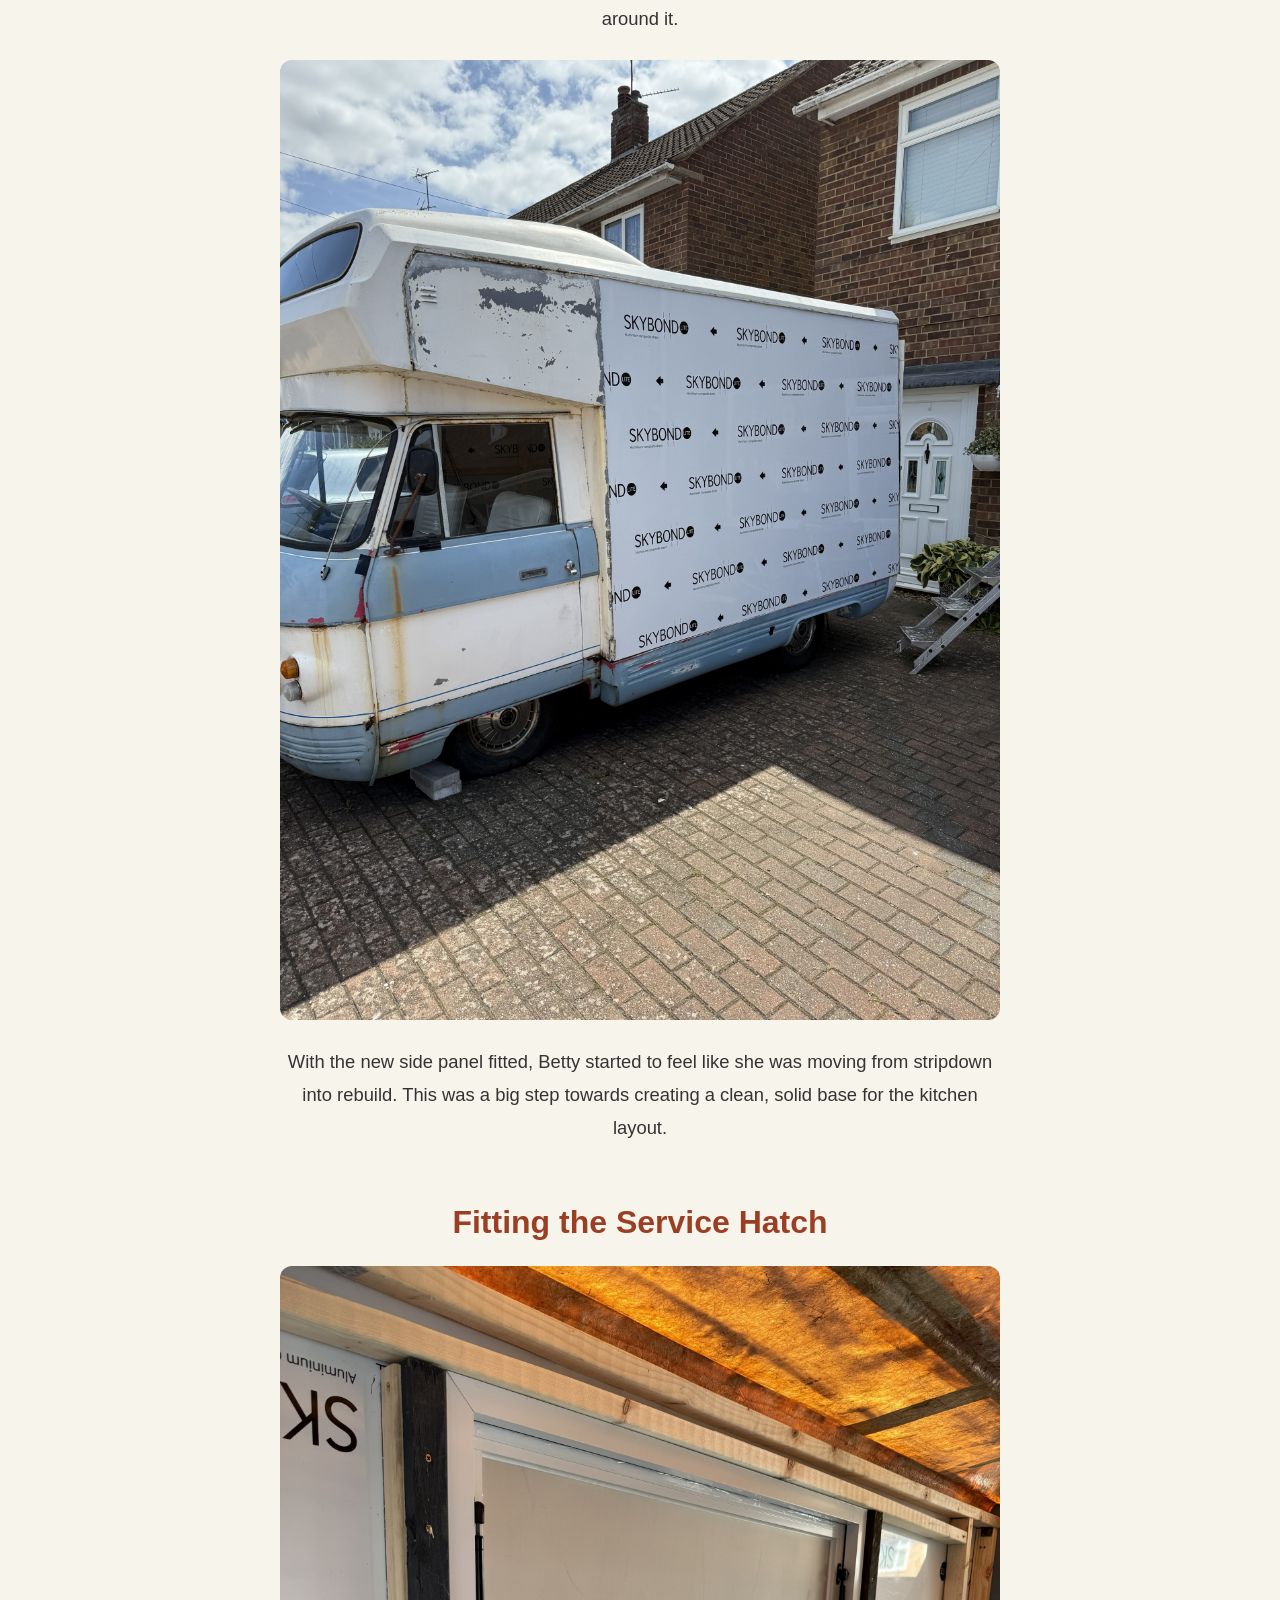
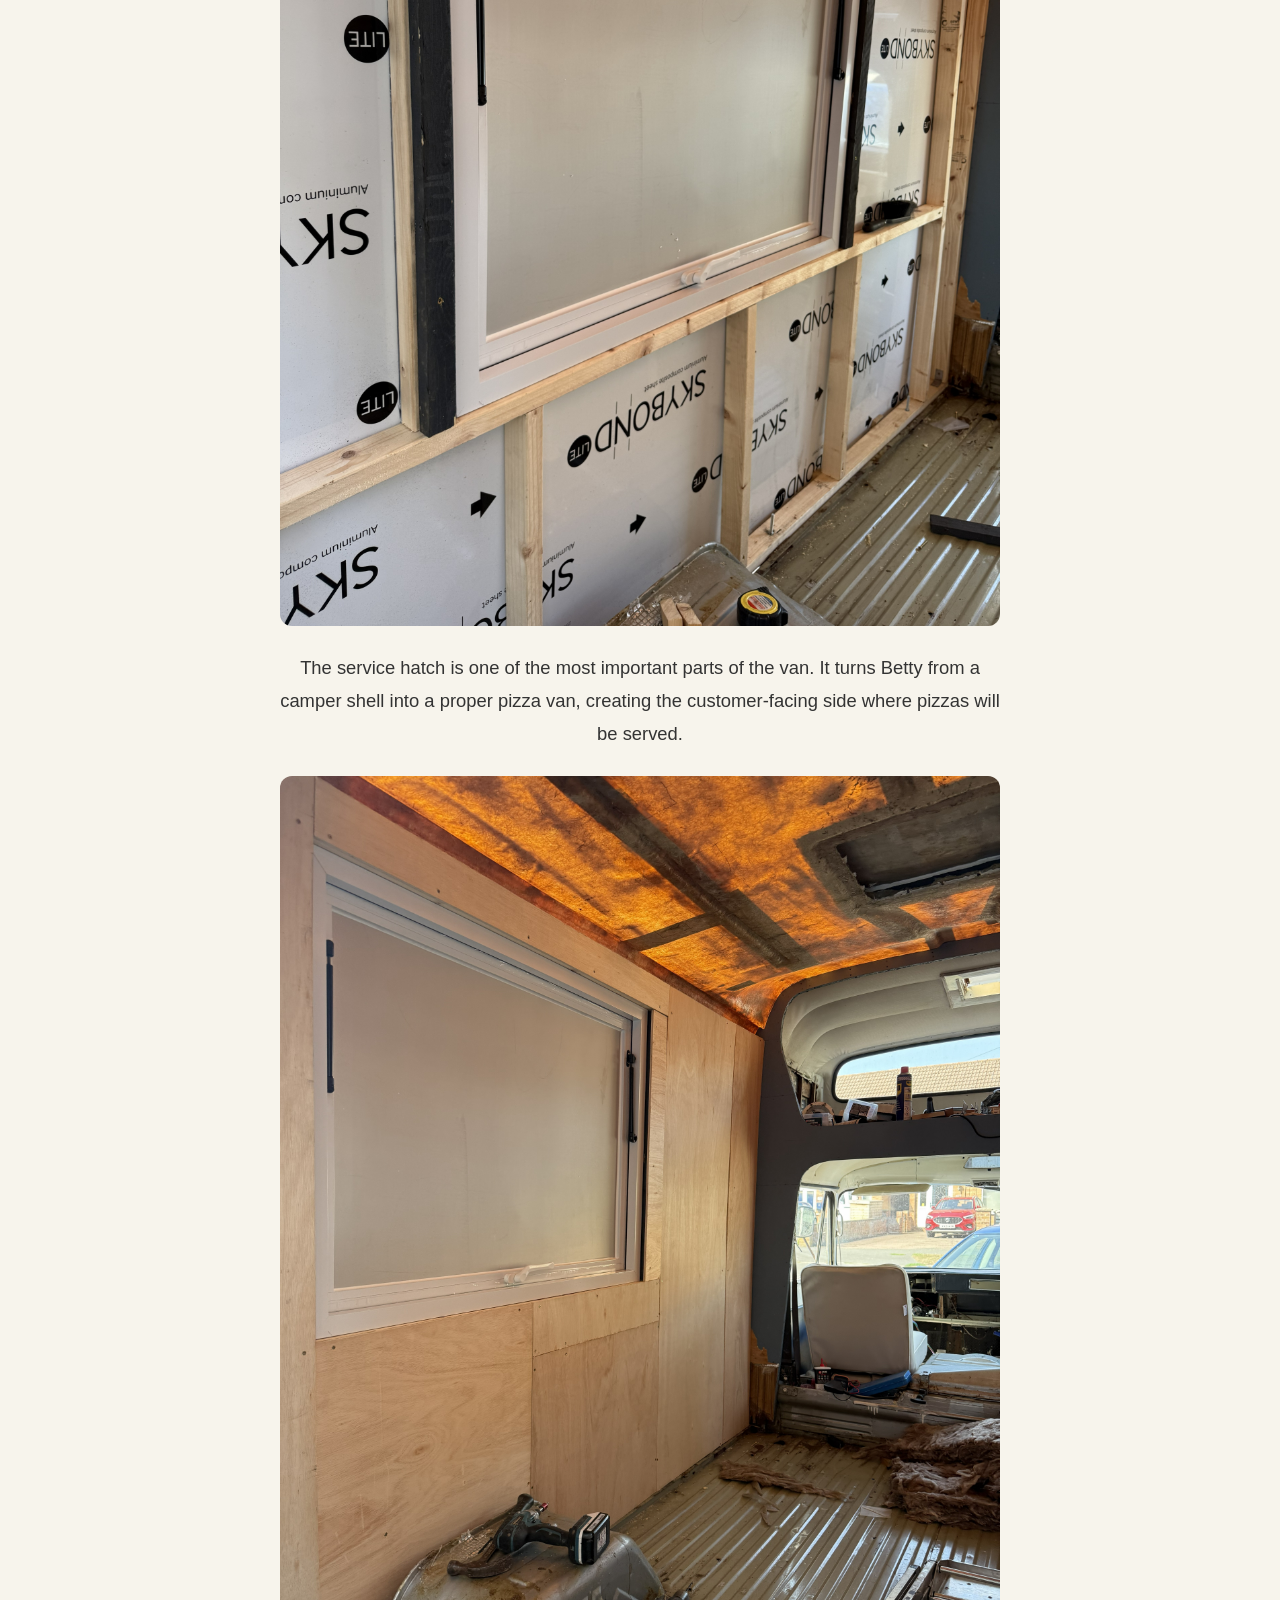
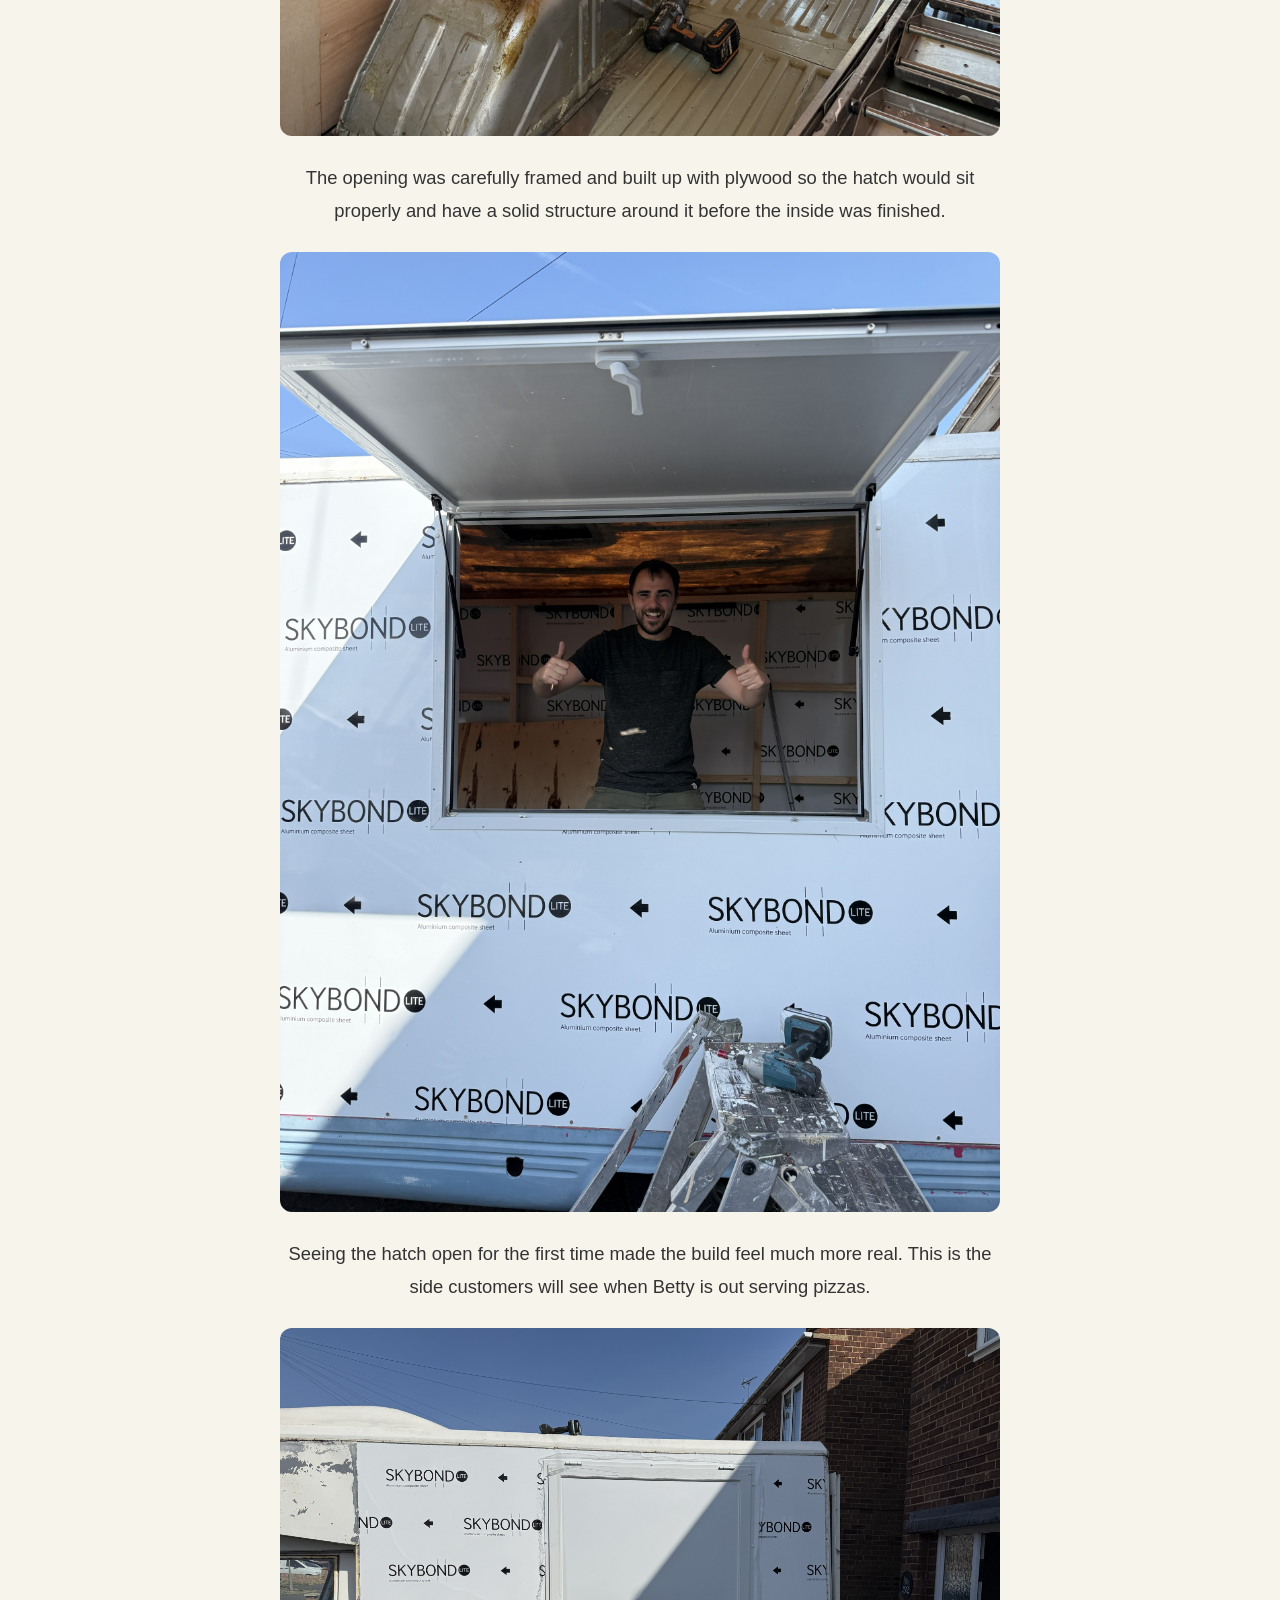
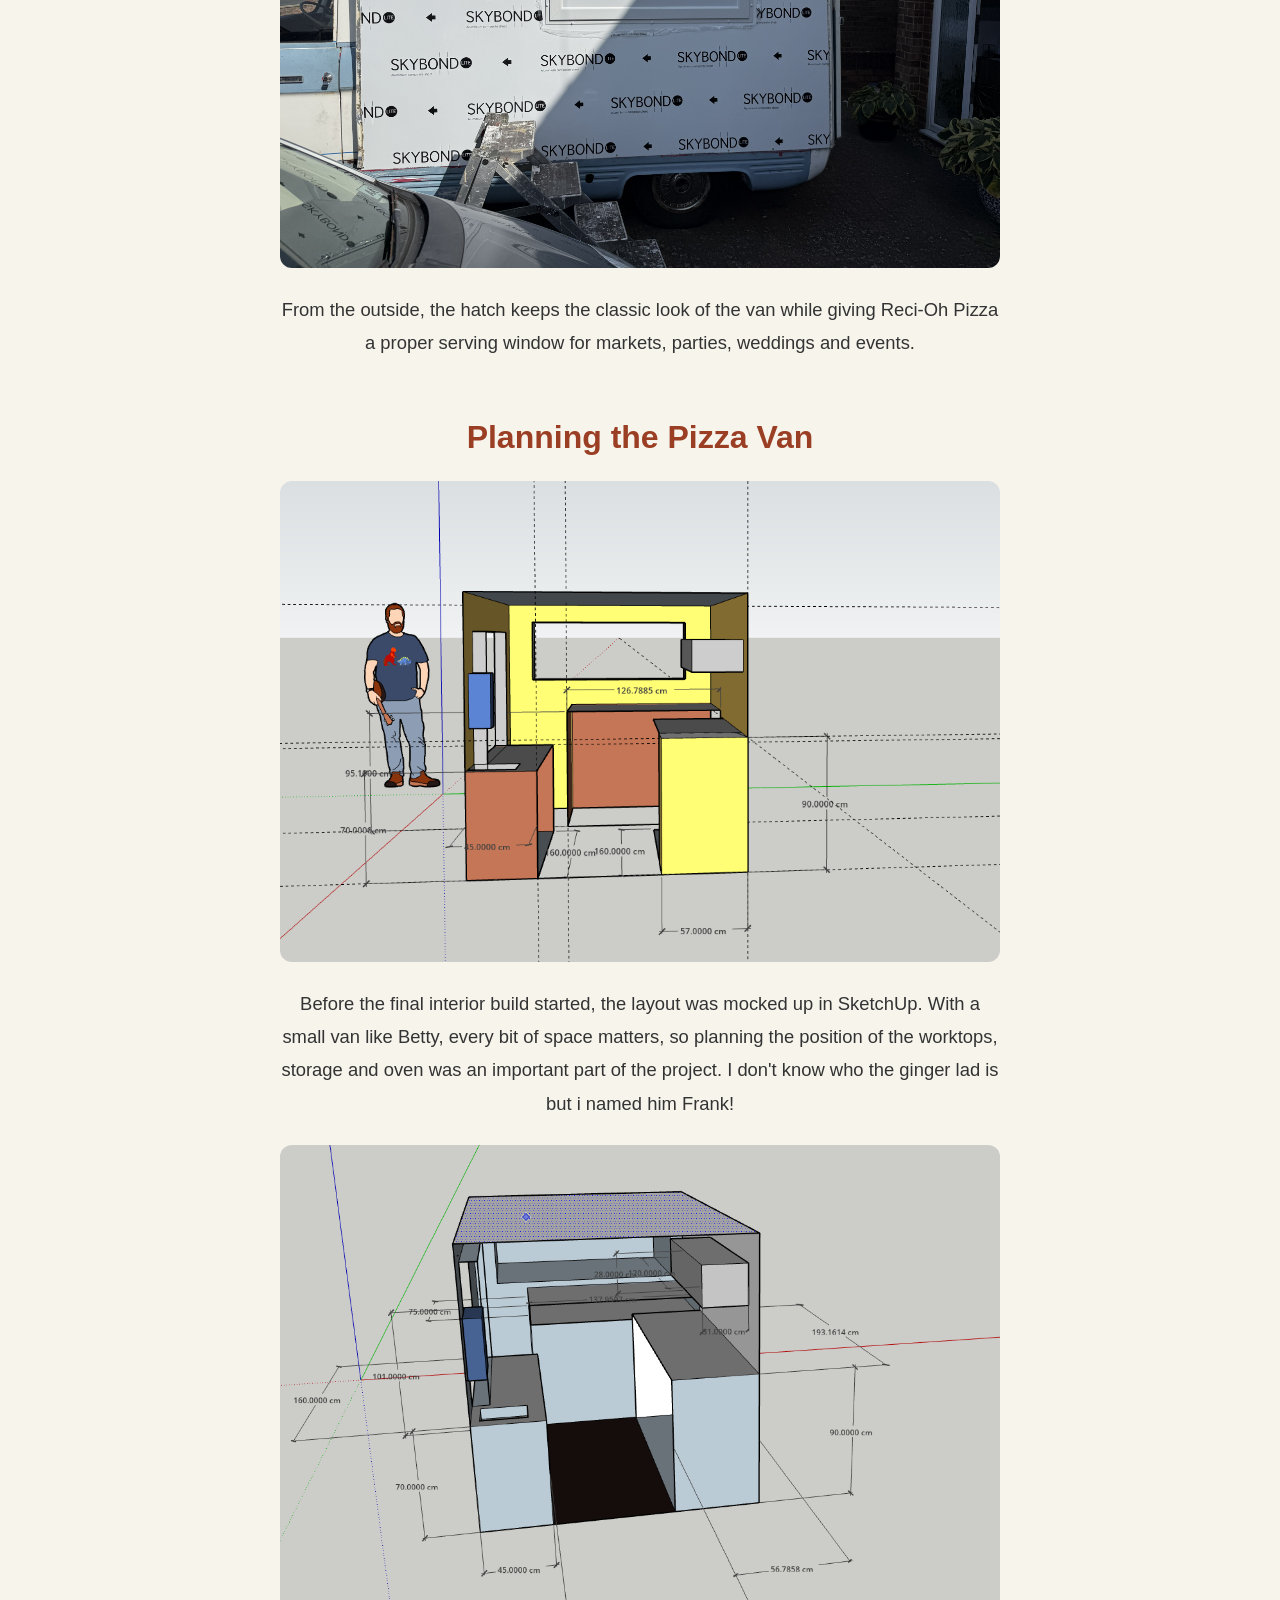
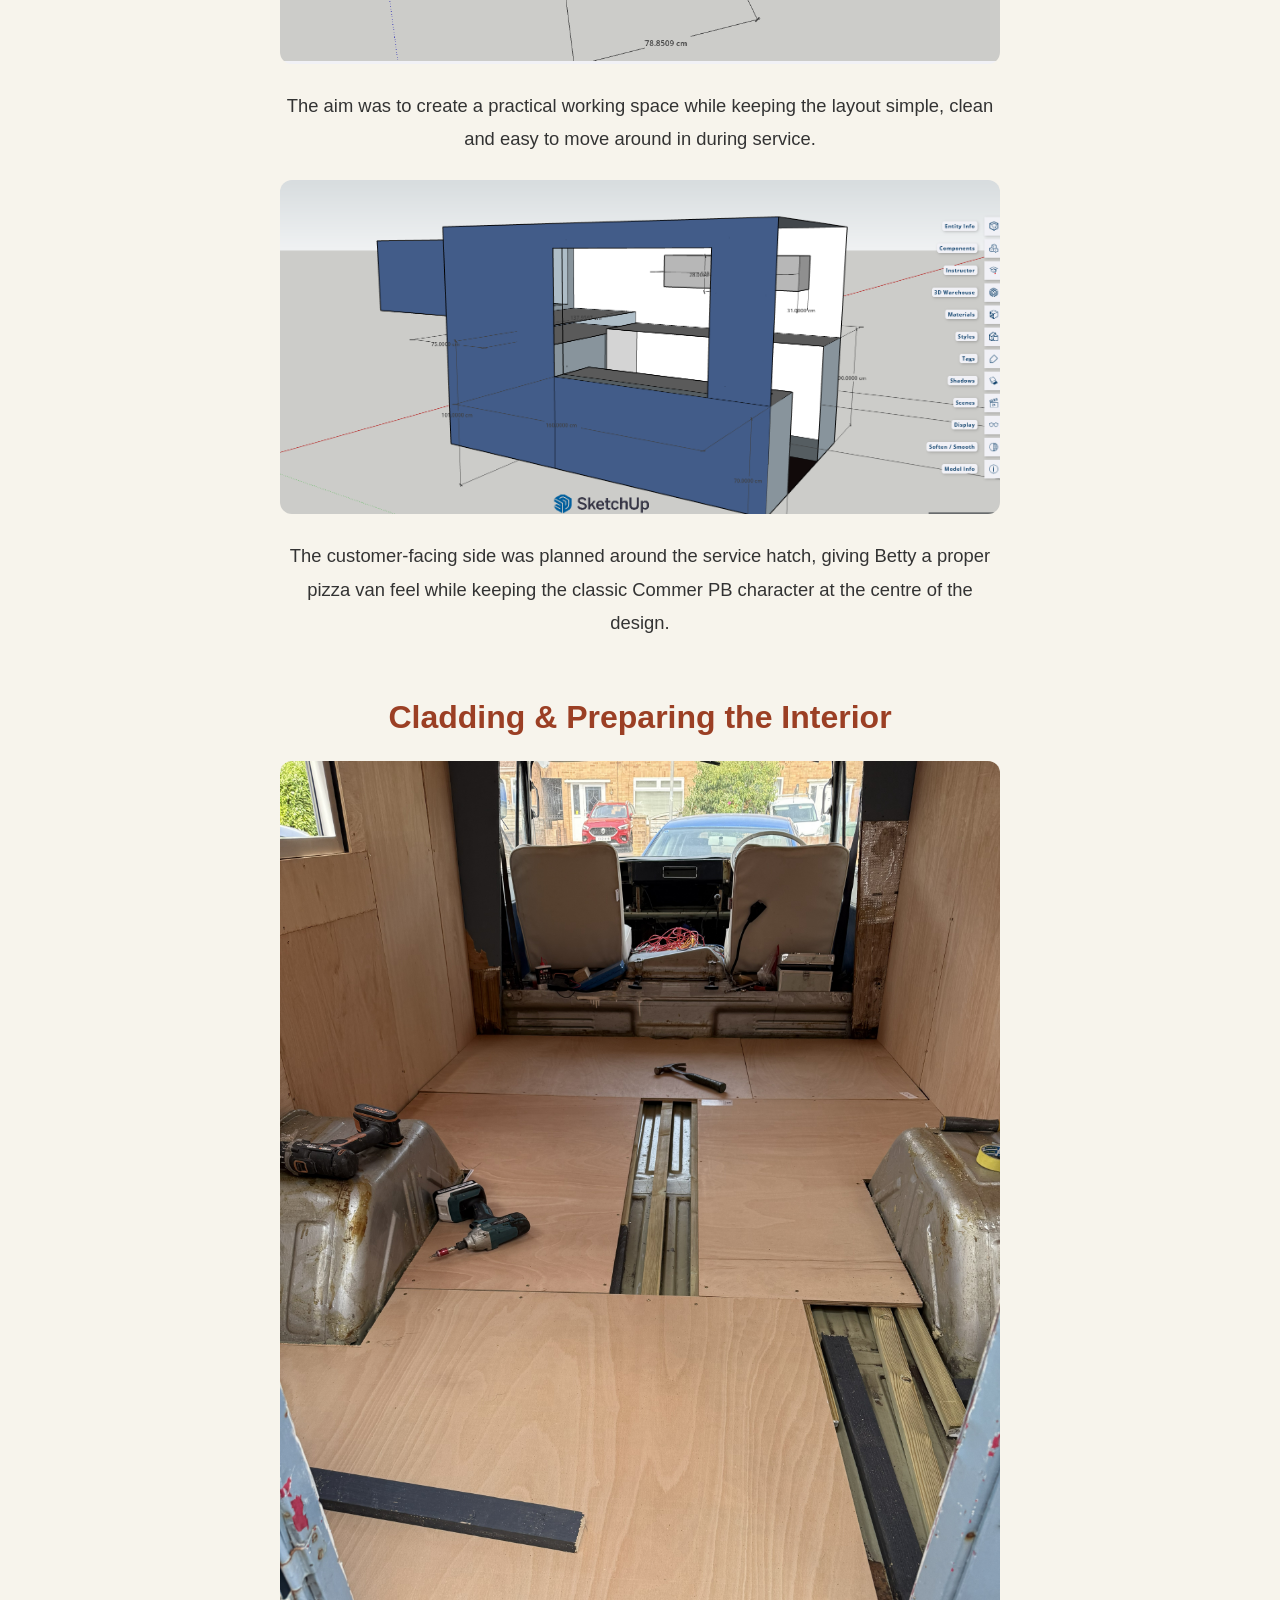
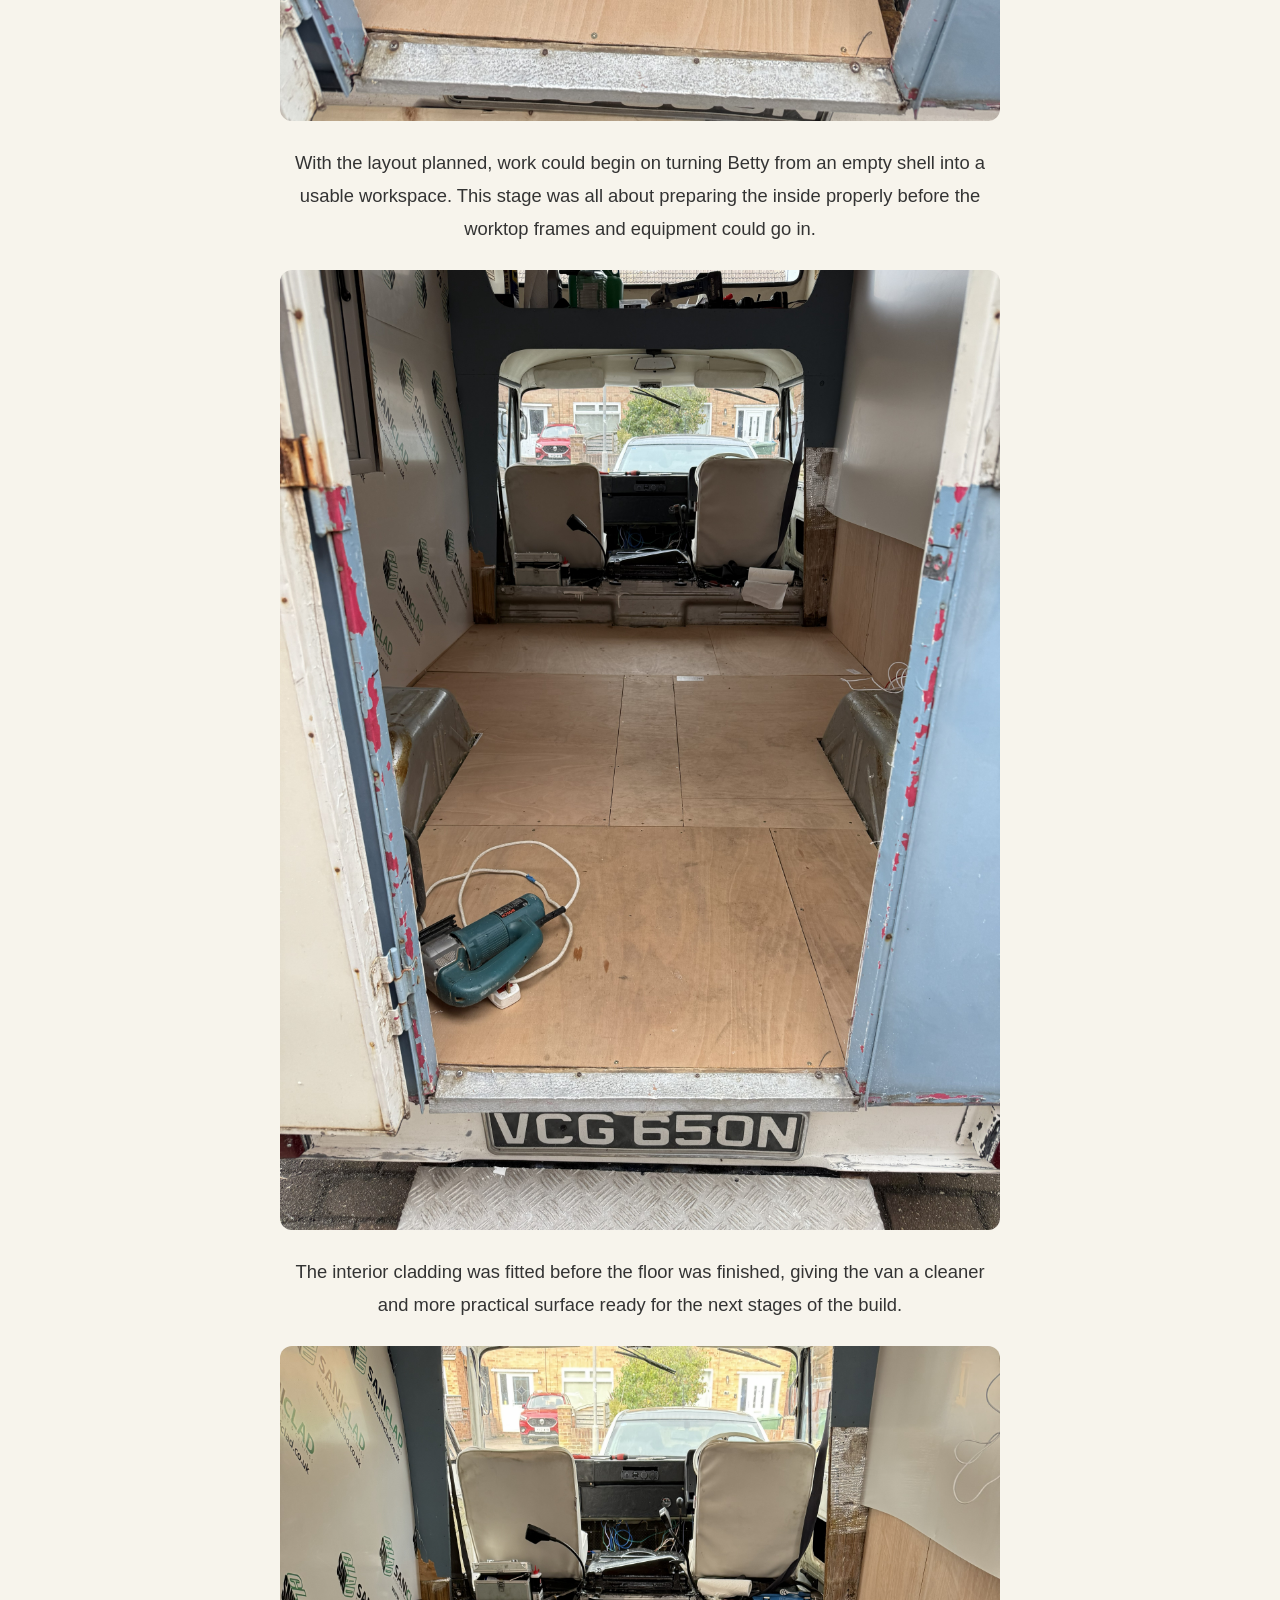
==== commit 896a0396: "Update meet-betty.html" ====
--- a/meet-betty.html
+++ b/meet-betty.html
@@ -135,7 +135,7 @@
 </div>
 
 <div class="hero">
-    <img src="betty-mockup.png.png" alt="Betty Mockup">
+    <img src="betty-mockup.png.jpg" alt="Betty Mockup">
 </div>
 
 <div class="content">
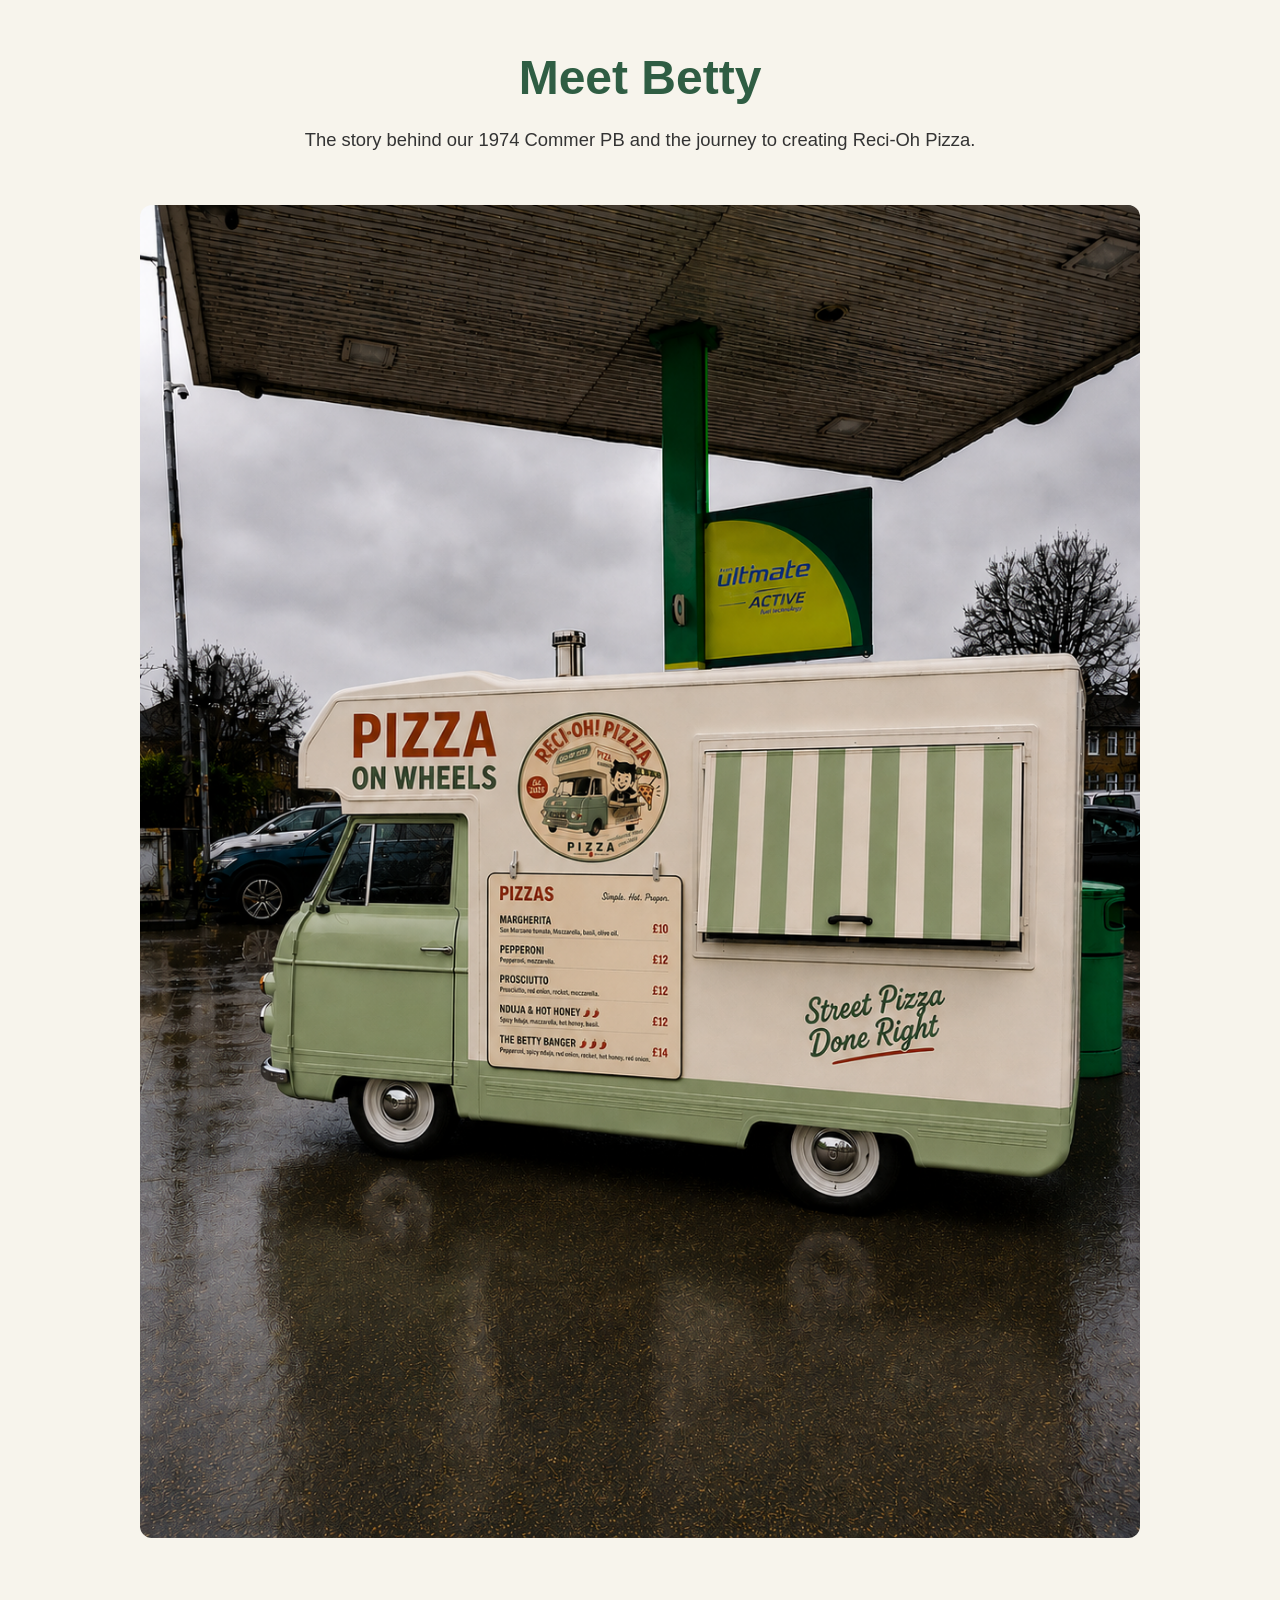
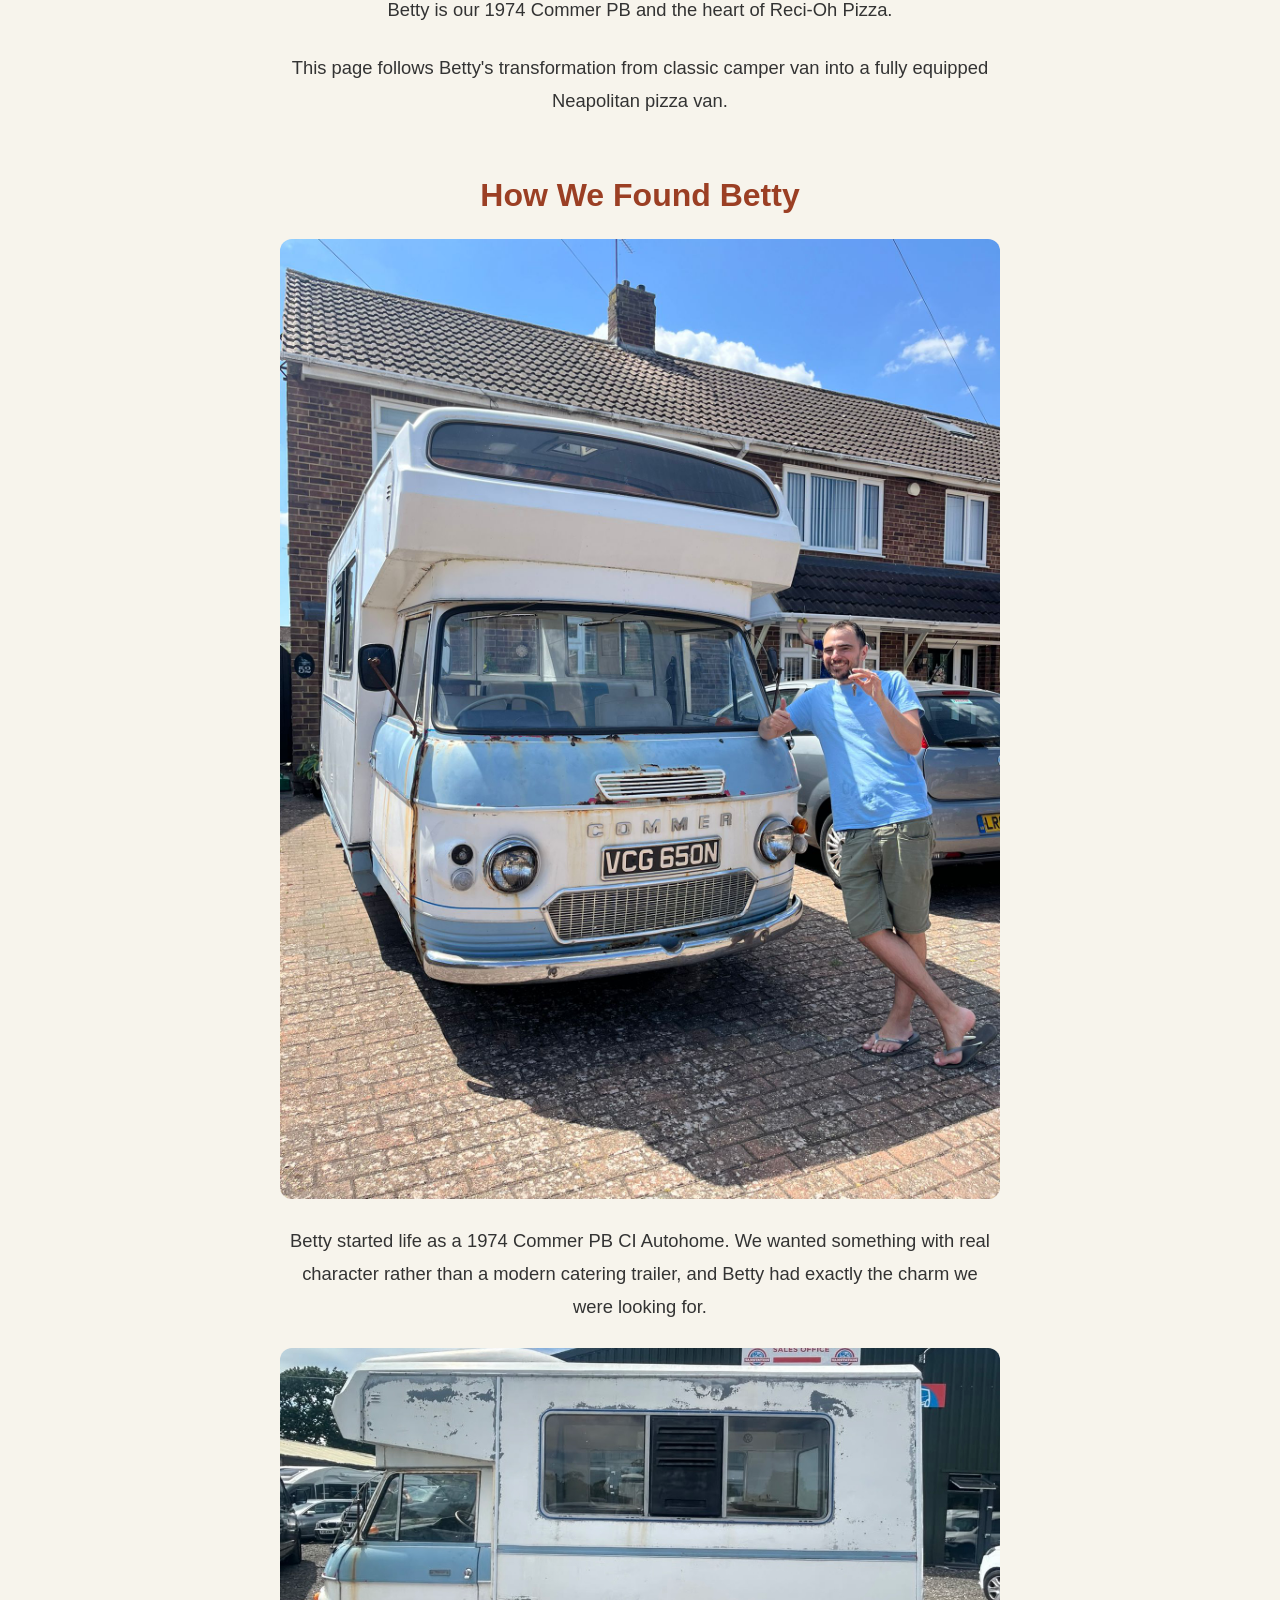
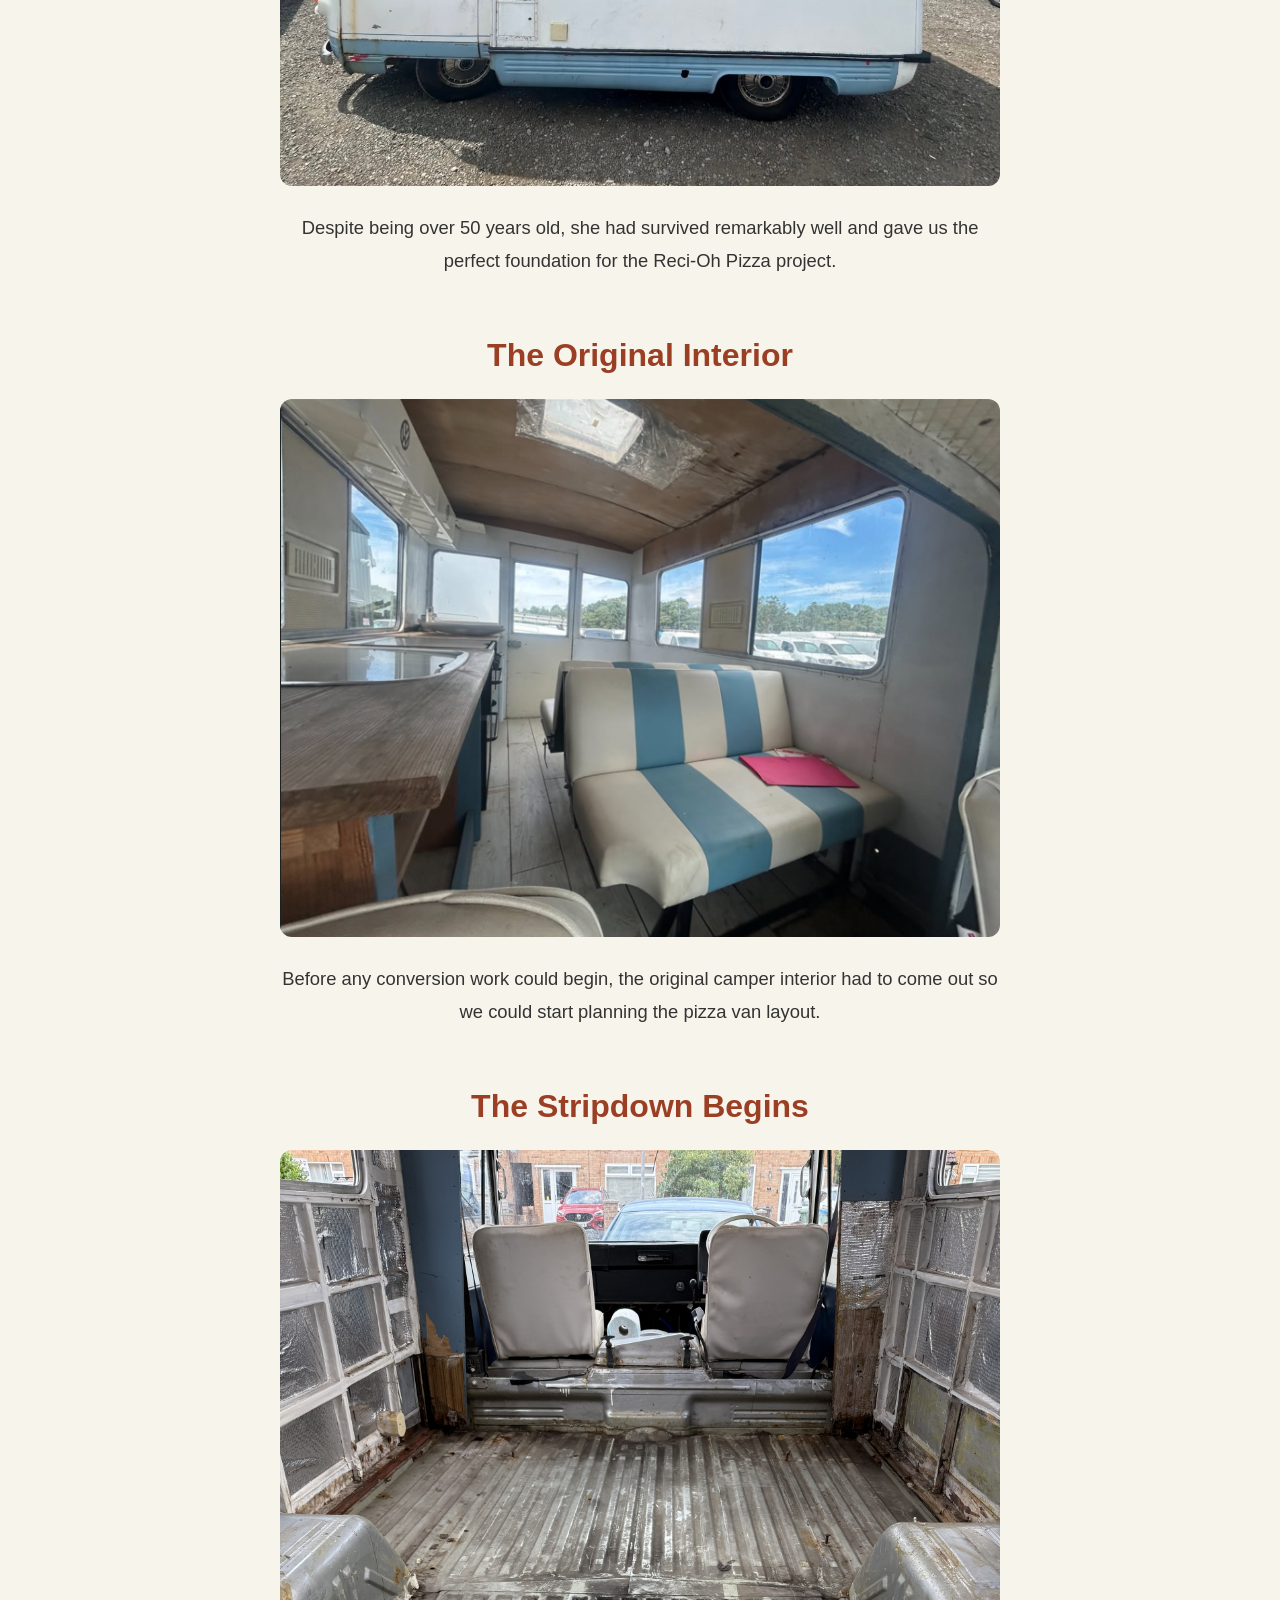
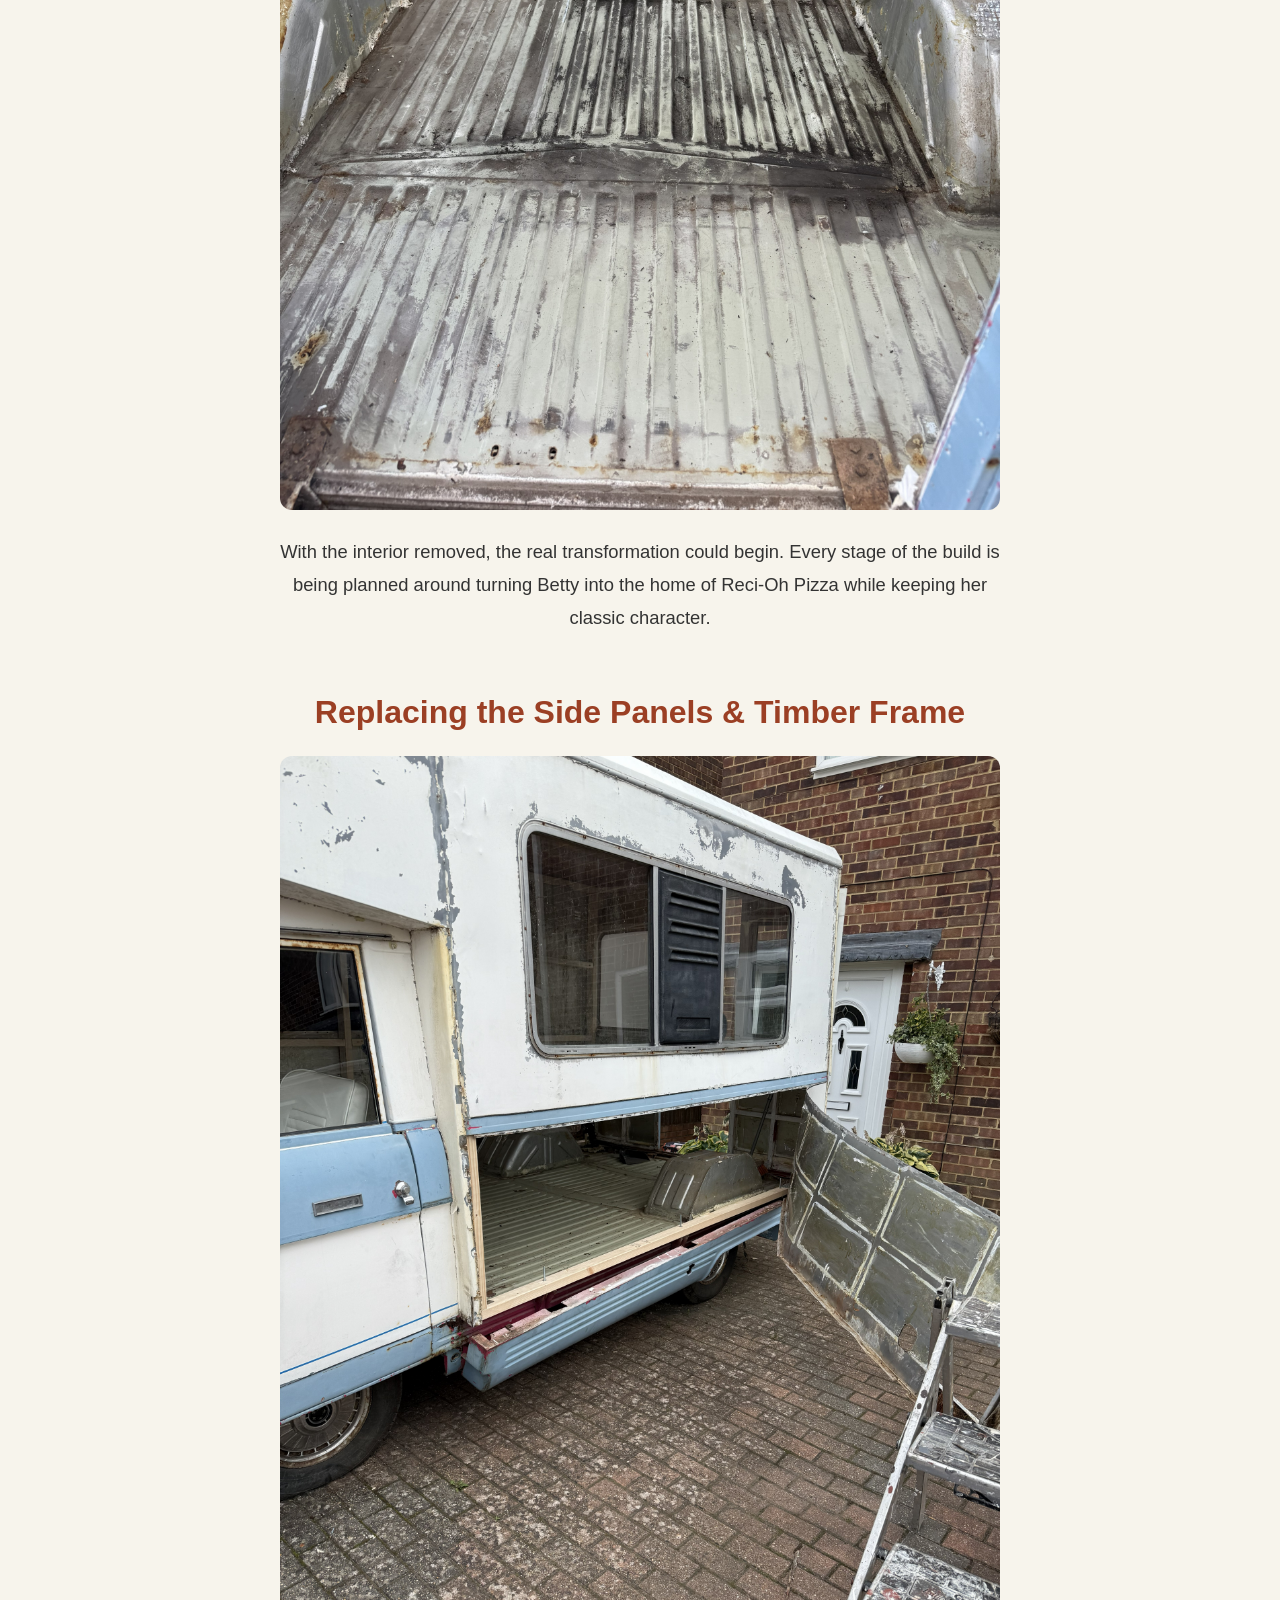
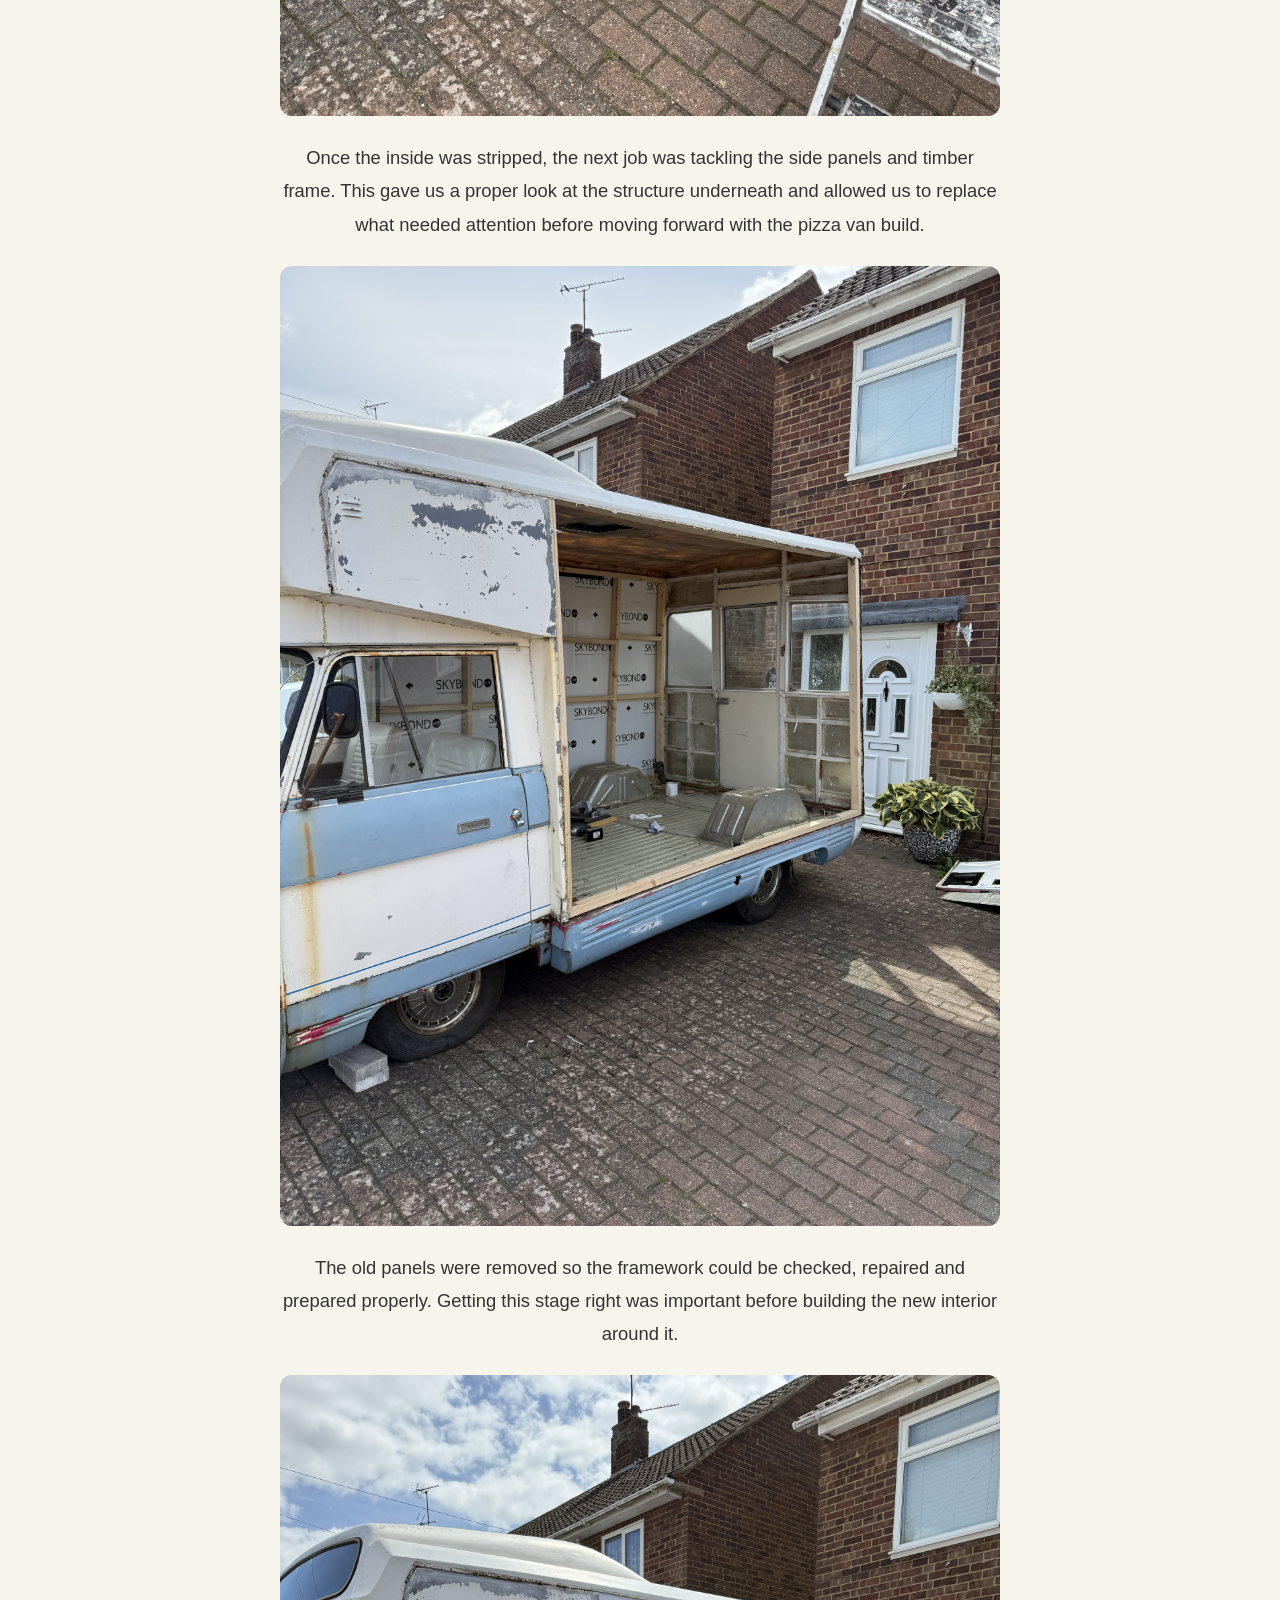
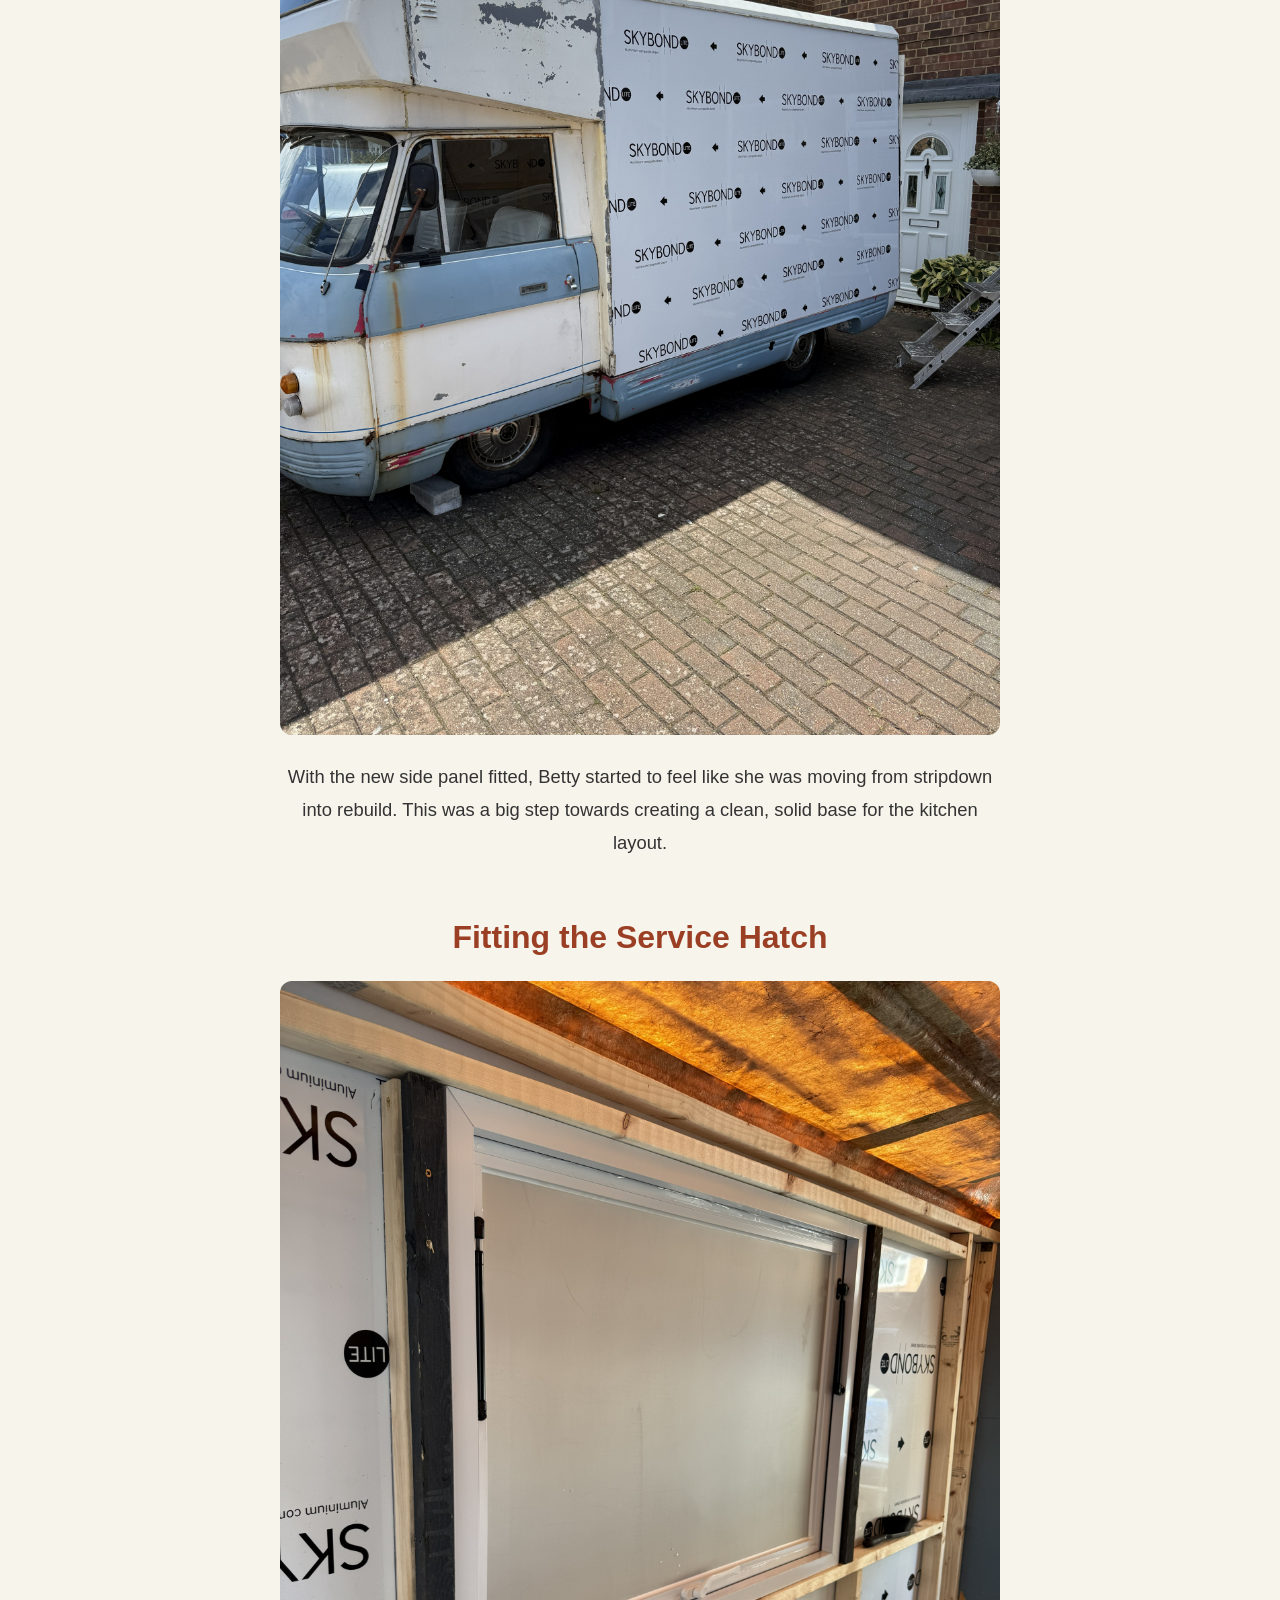
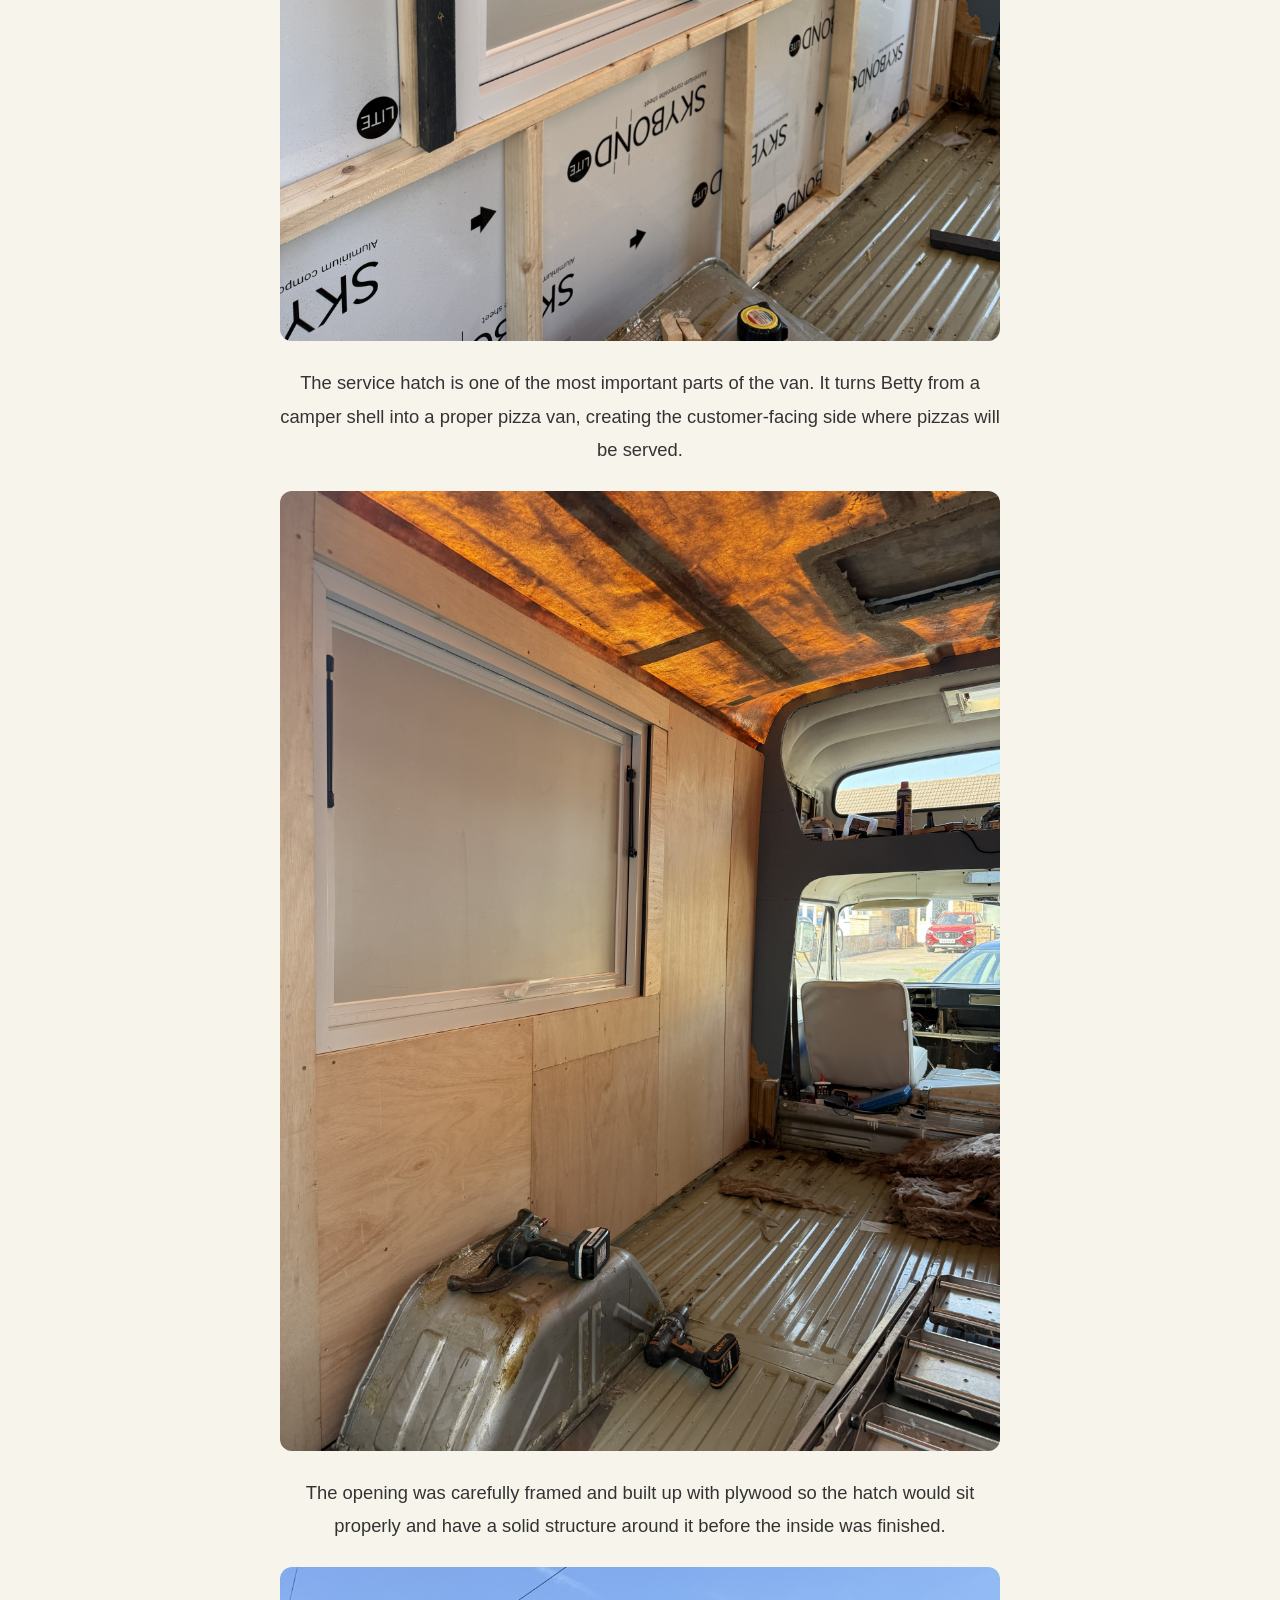
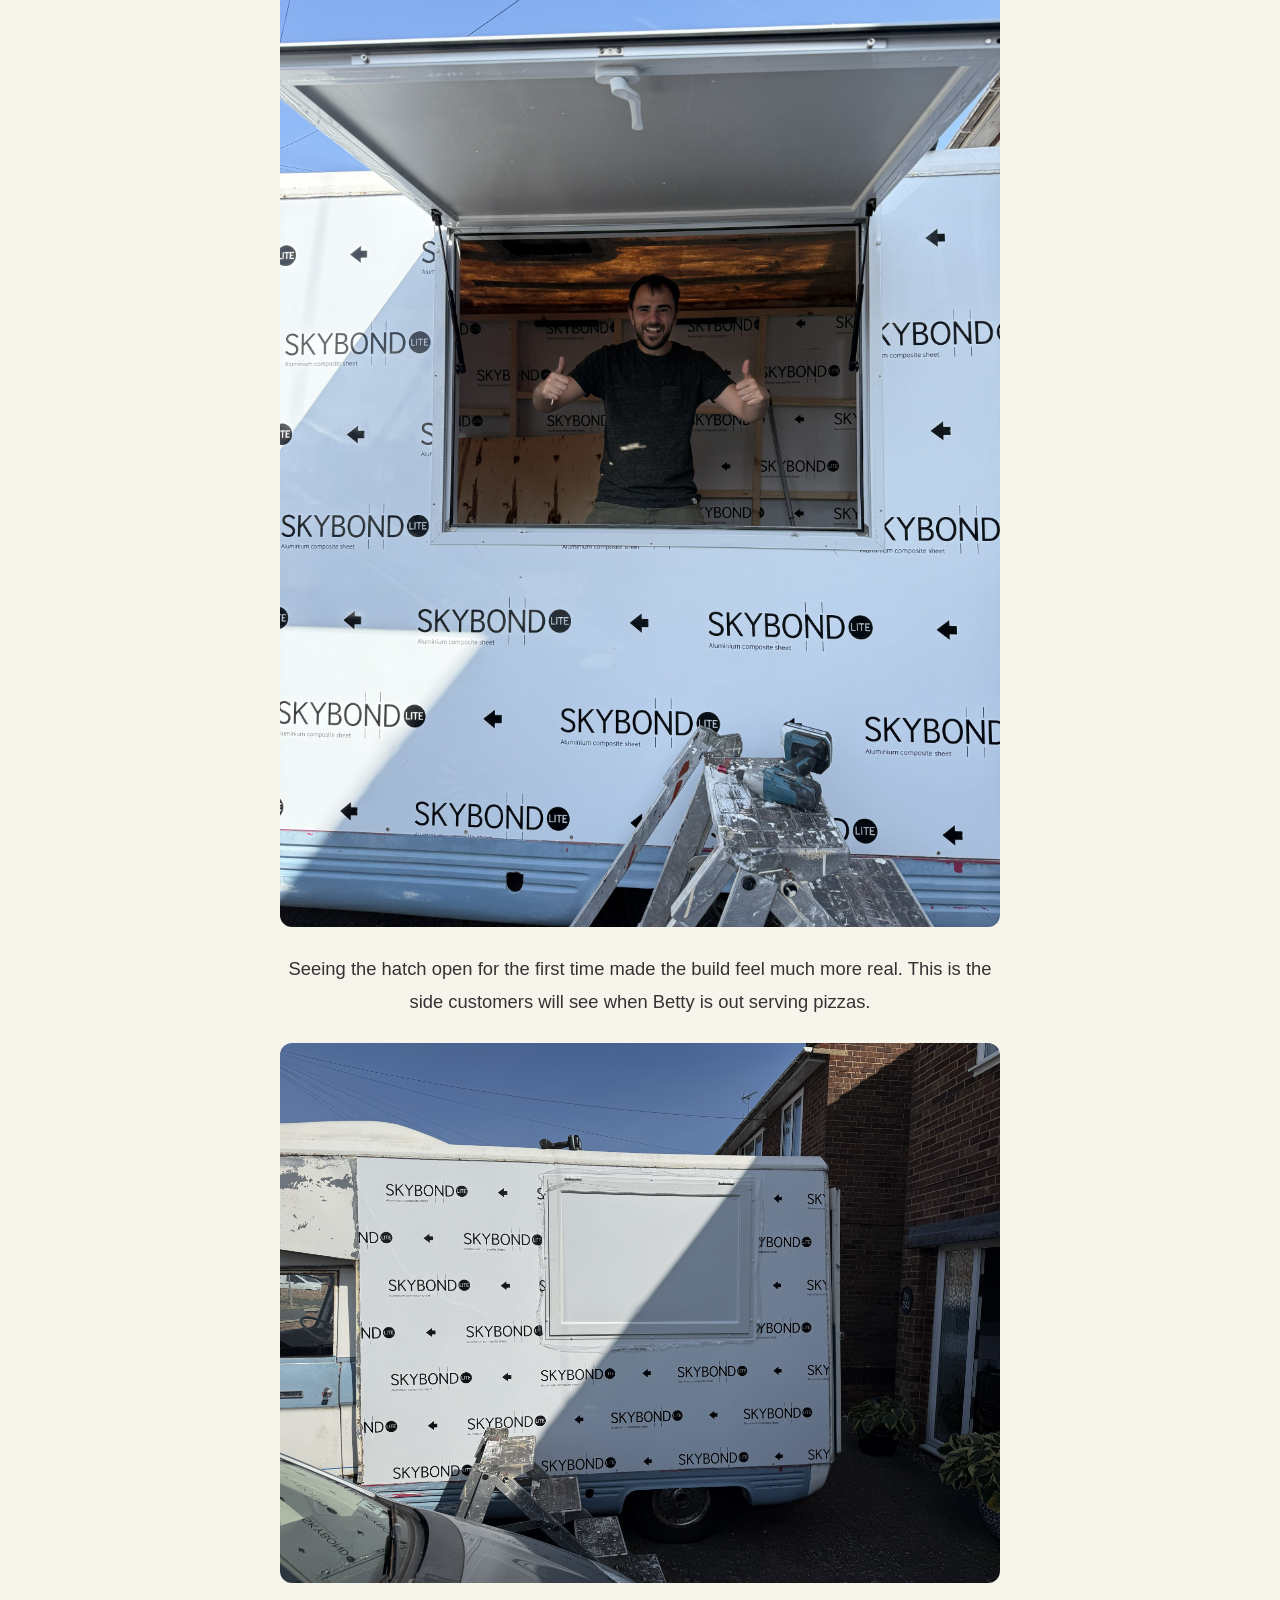
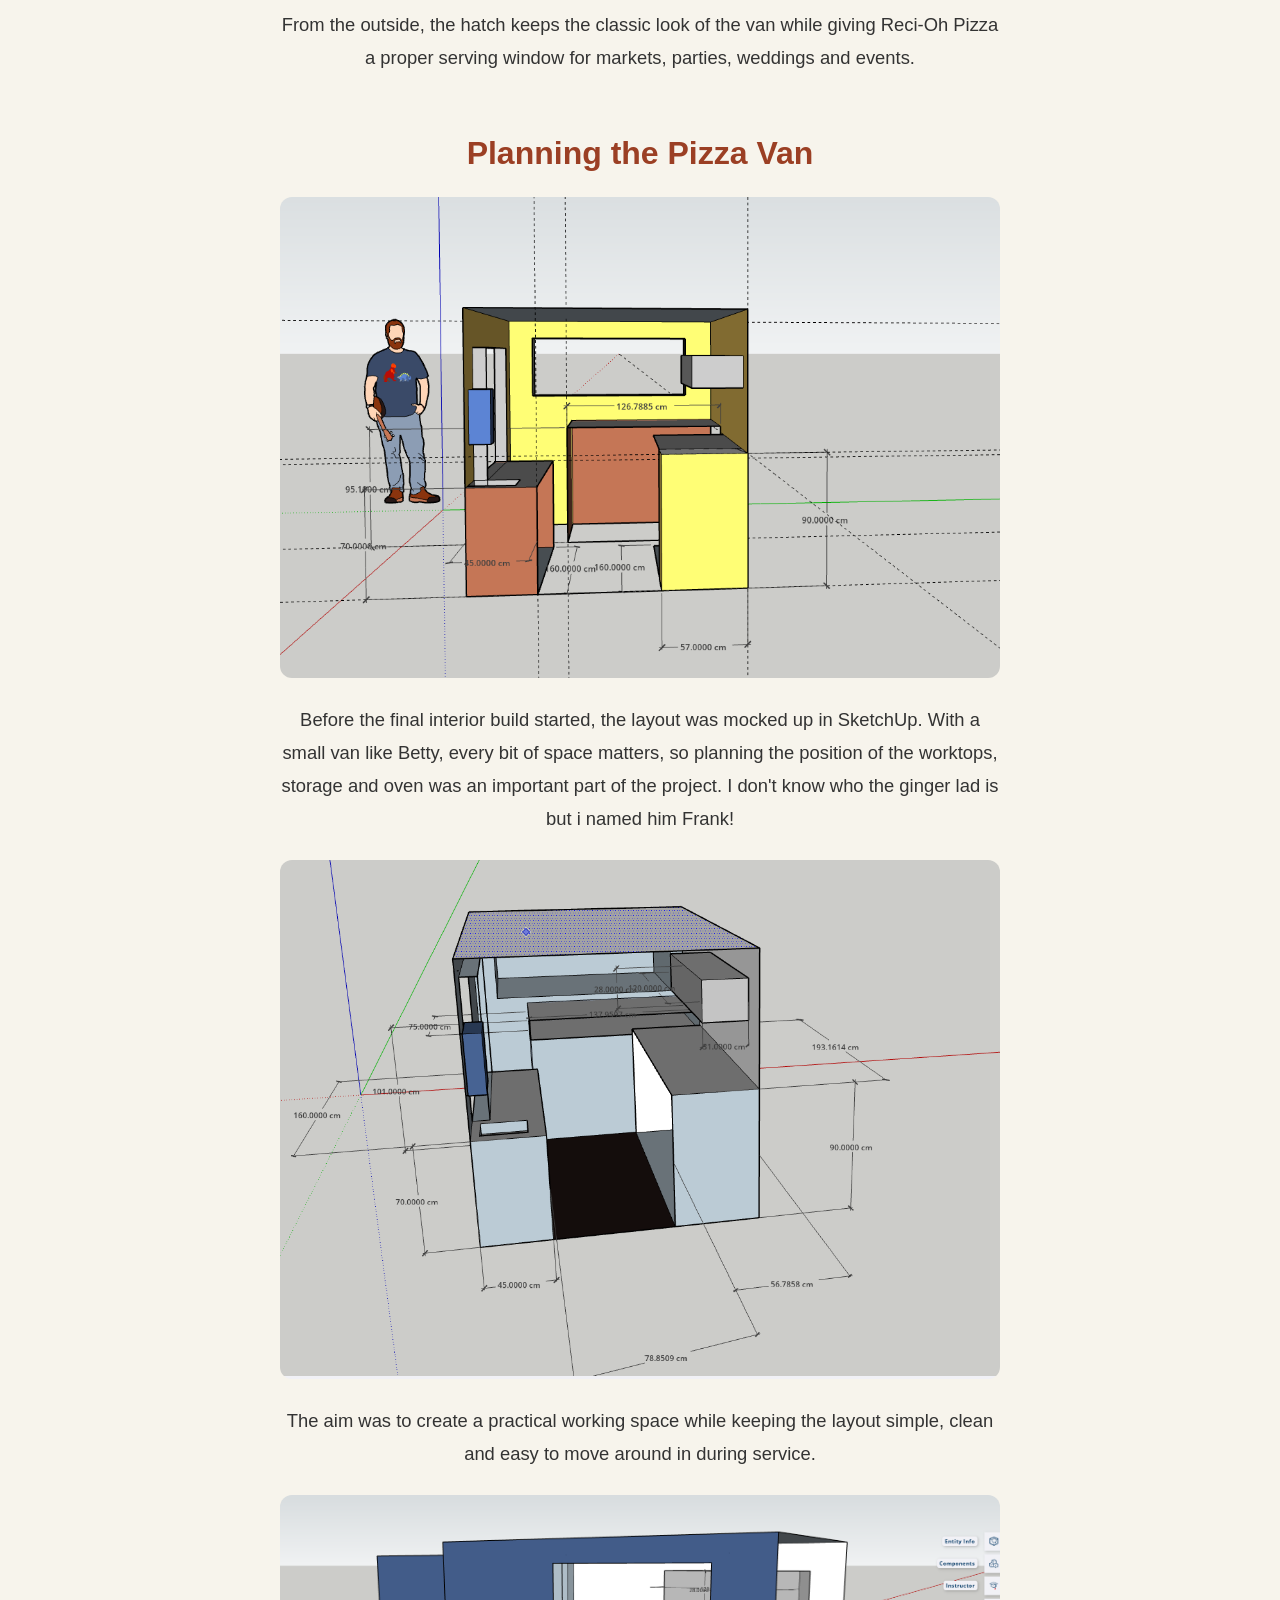
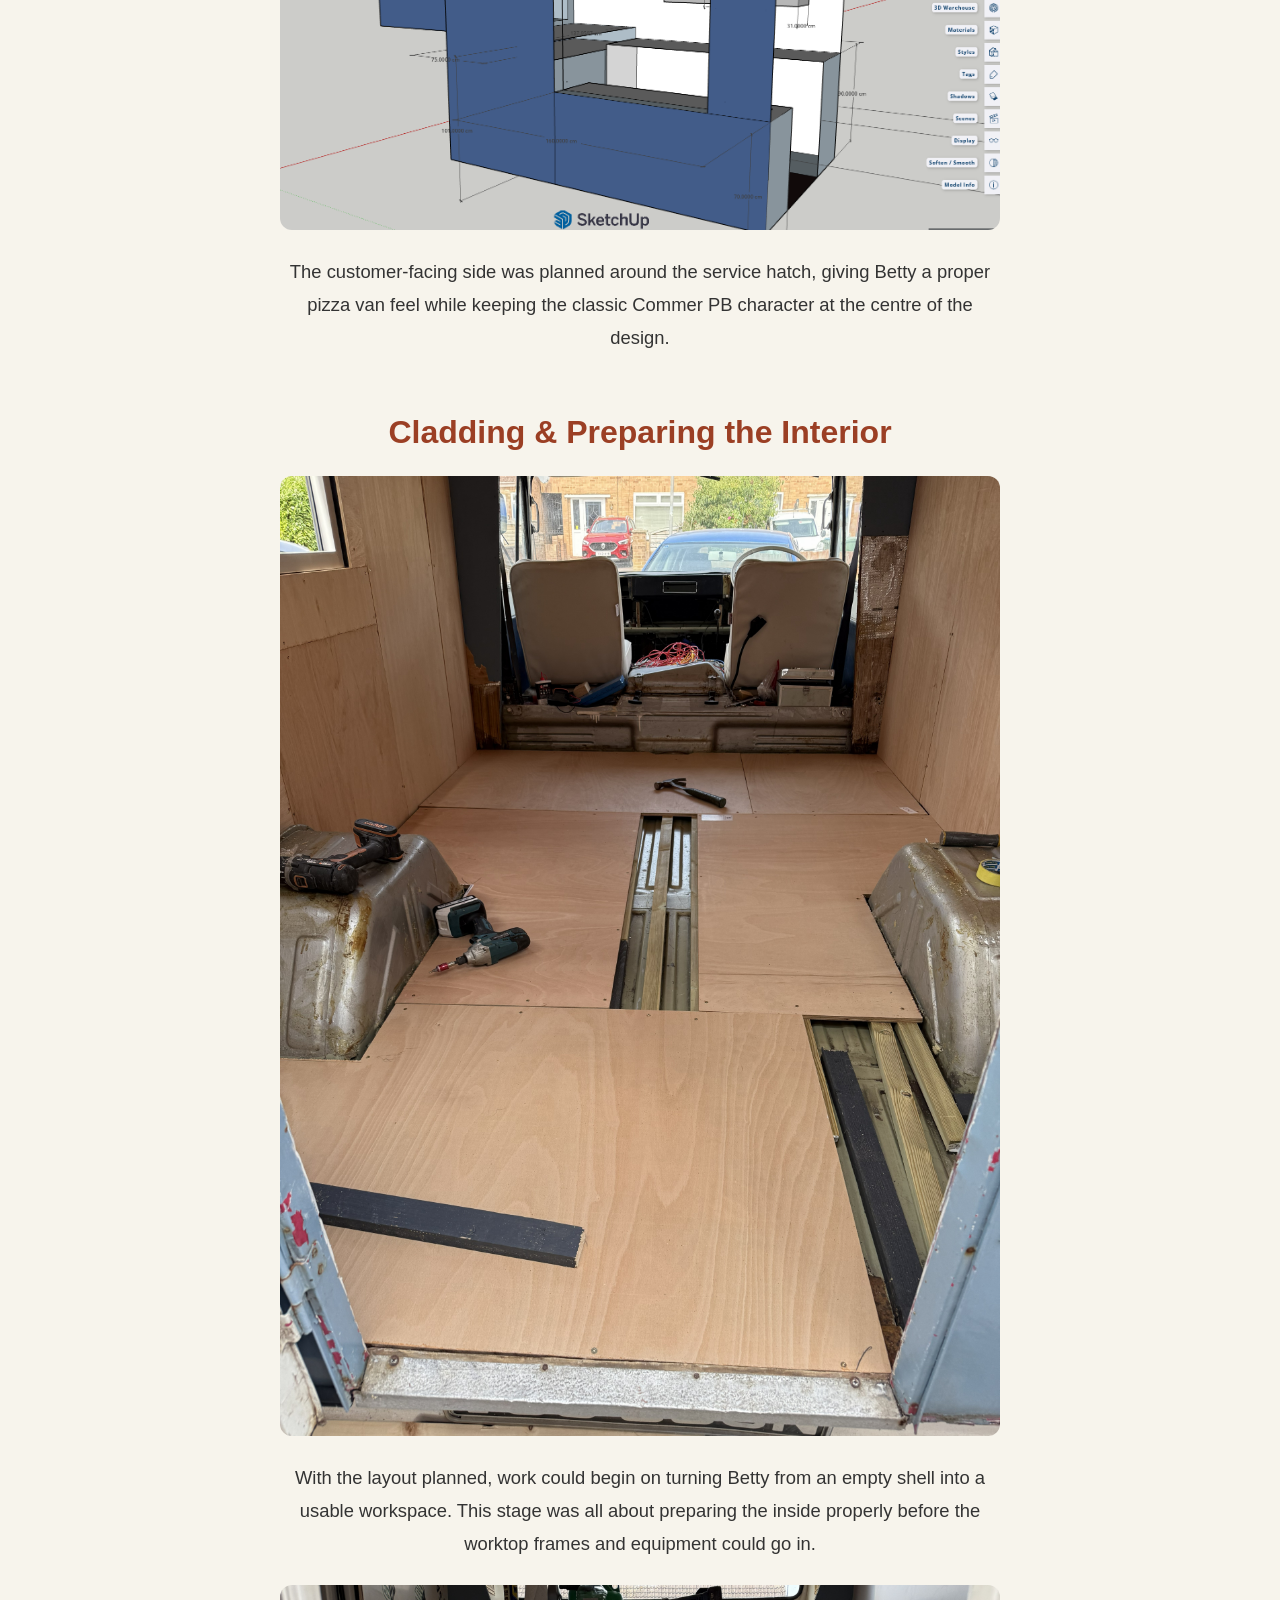
==== commit 3e59ca2a: "Update meet-betty.html" ====
--- a/meet-betty.html
+++ b/meet-betty.html
@@ -135,7 +135,7 @@
 </div>
 
 <div class="hero">
-    <img src="betty-mockup.png.jpg" alt="Betty Mockup">
+    <img src="betty-mockup.png.png" alt="Betty Mockup">
 </div>
 
 <div class="content">
@@ -387,6 +387,34 @@
     </p>
 
 
+    <!-- FACE TRANSPLANT -->
+
+    <h2>Betty's Face Transplant</h2>
+
+    <p>
+        With the engine drama finally behind us, attention turned to Betty's bodywork — starting with the front.
+    </p>
+
+    <p>
+        Years of corrosion meant there was a lot more hiding underneath than we'd hoped. The front was stripped right back so the damaged metal could be removed and everything underneath could be properly inspected and repaired.
+    </p>
+
+    <div class="gallery">
+        <img src="face-transplant-1.jpg" alt="Betty's original front stripped back for repair">
+        <img src="face-transplant-2.jpg" alt="Betty with her original front panel completely removed">
+        <img src="face-transplant-3.jpg" alt="Replacement front panel fitted to Betty">
+        <img src="face-transplant-4.jpg" alt="Betty's replacement front panel being prepared for paint">
+    </div>
+
+    <p>
+        With the old front removed, Betty looked slightly terrifying for a while. Thankfully, we'd managed to strike <strong>Commer gold</strong> and find a new old stock front panel — an incredibly lucky find for a van over 50 years old.
+    </p>
+
+    <p>
+        The replacement panel gave Betty the fresh face she desperately needed. Once fitted, repaired and prepared for paint, she finally started looking like she was being put back together rather than taken apart.
+    </p>
+
+
     <a class="back-home" href="index.html">Back Home</a>
 
 </div>
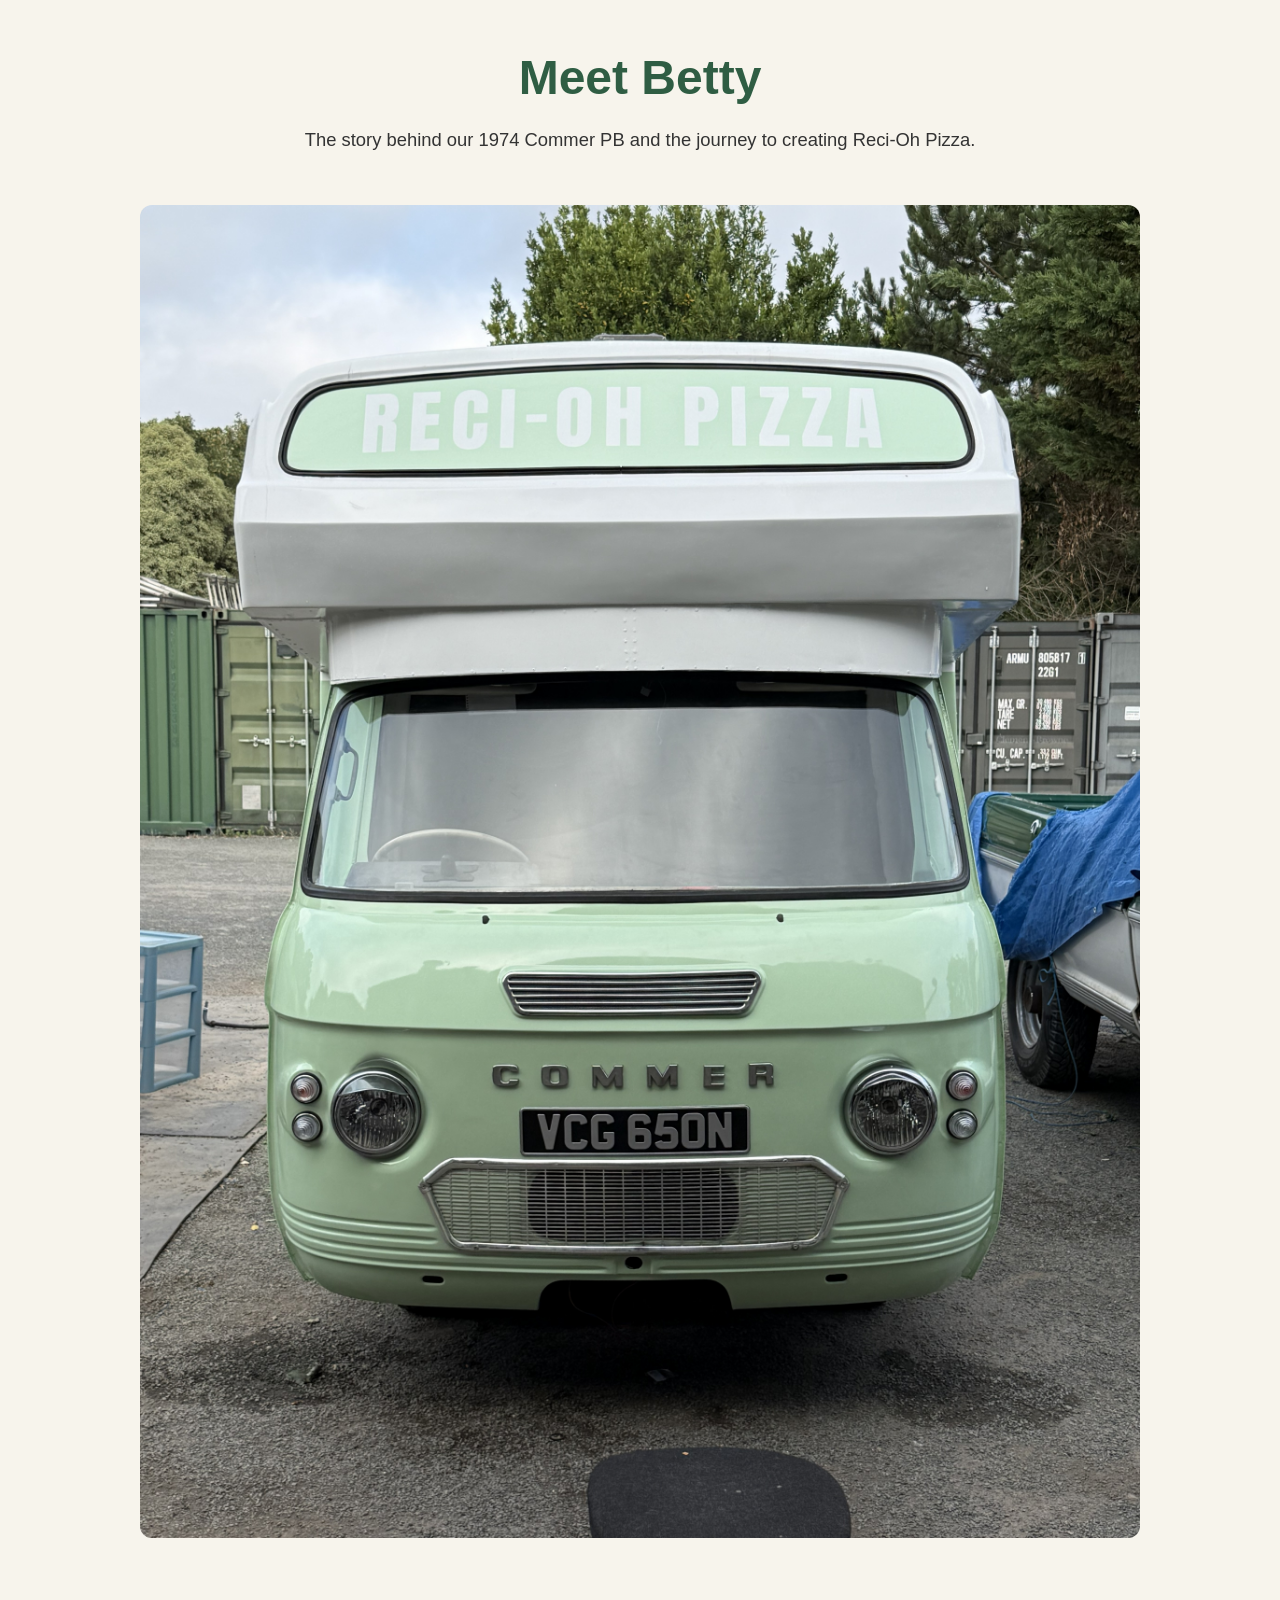
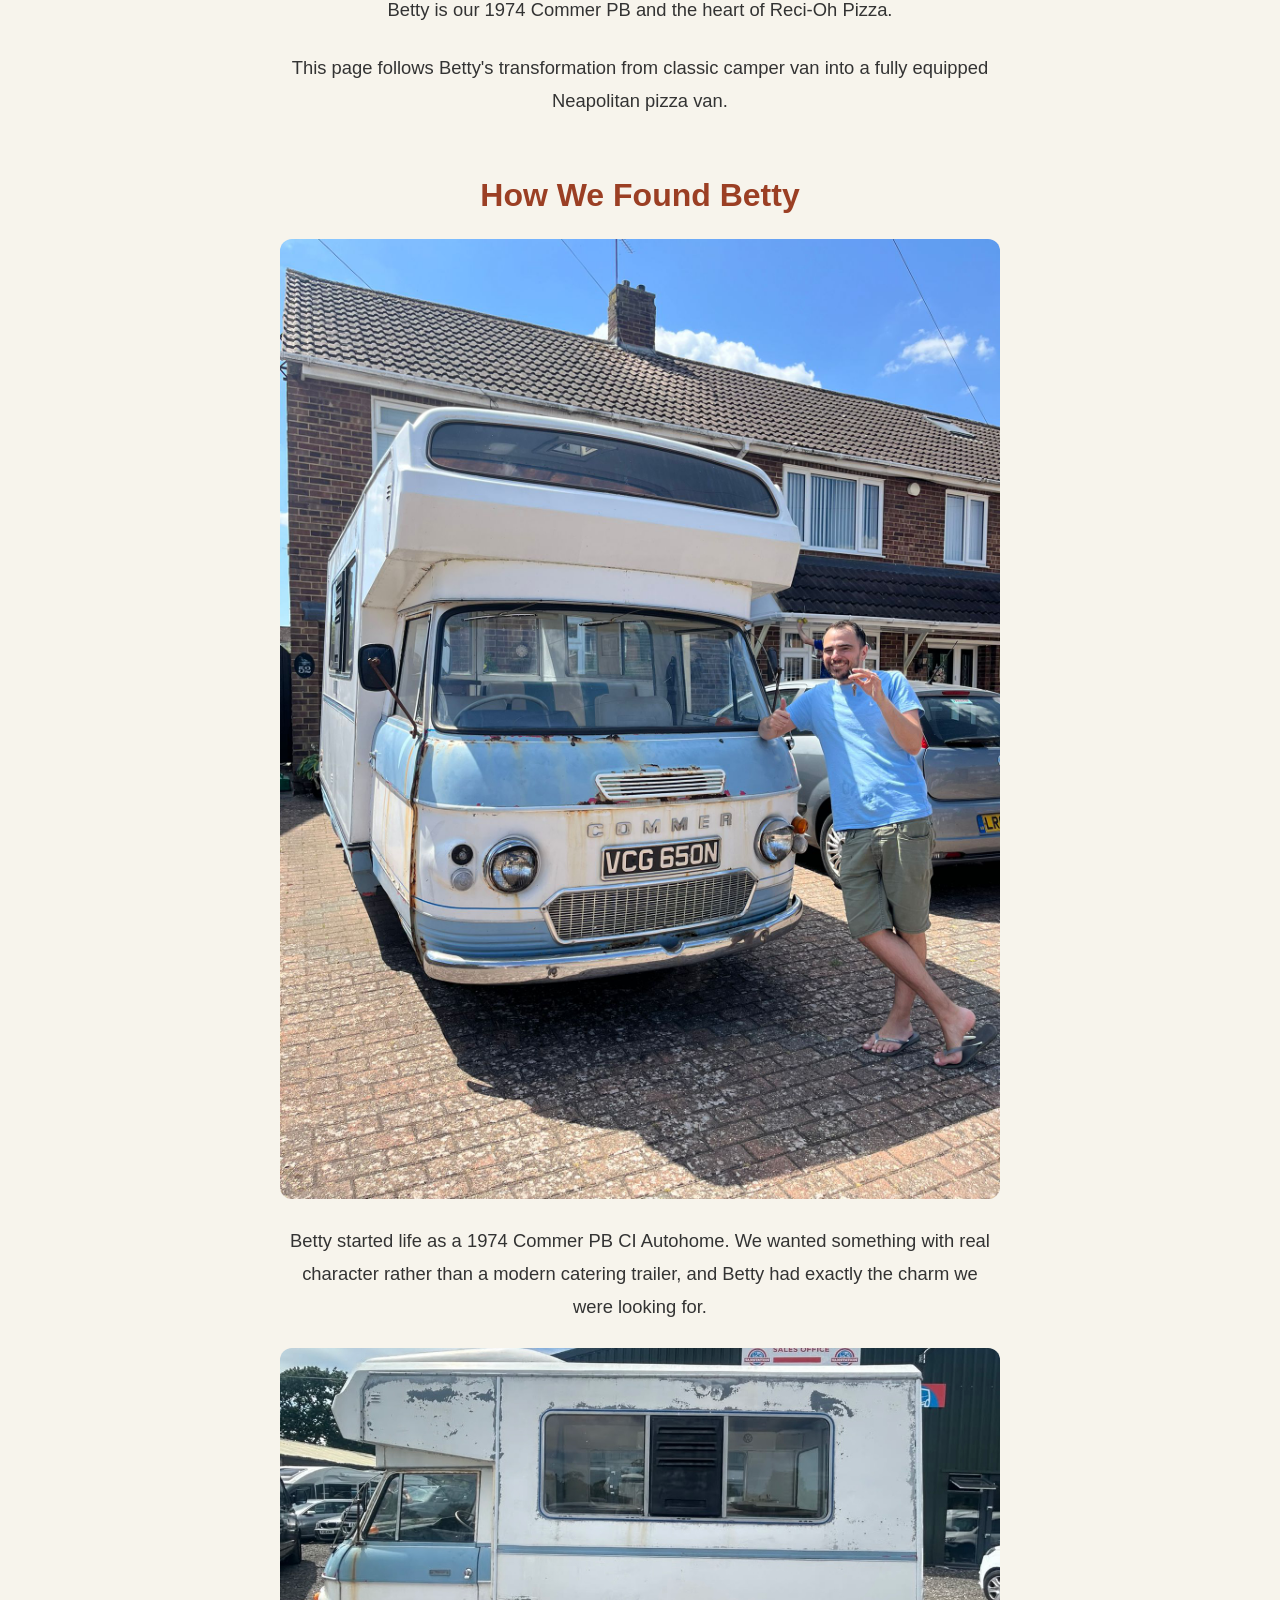
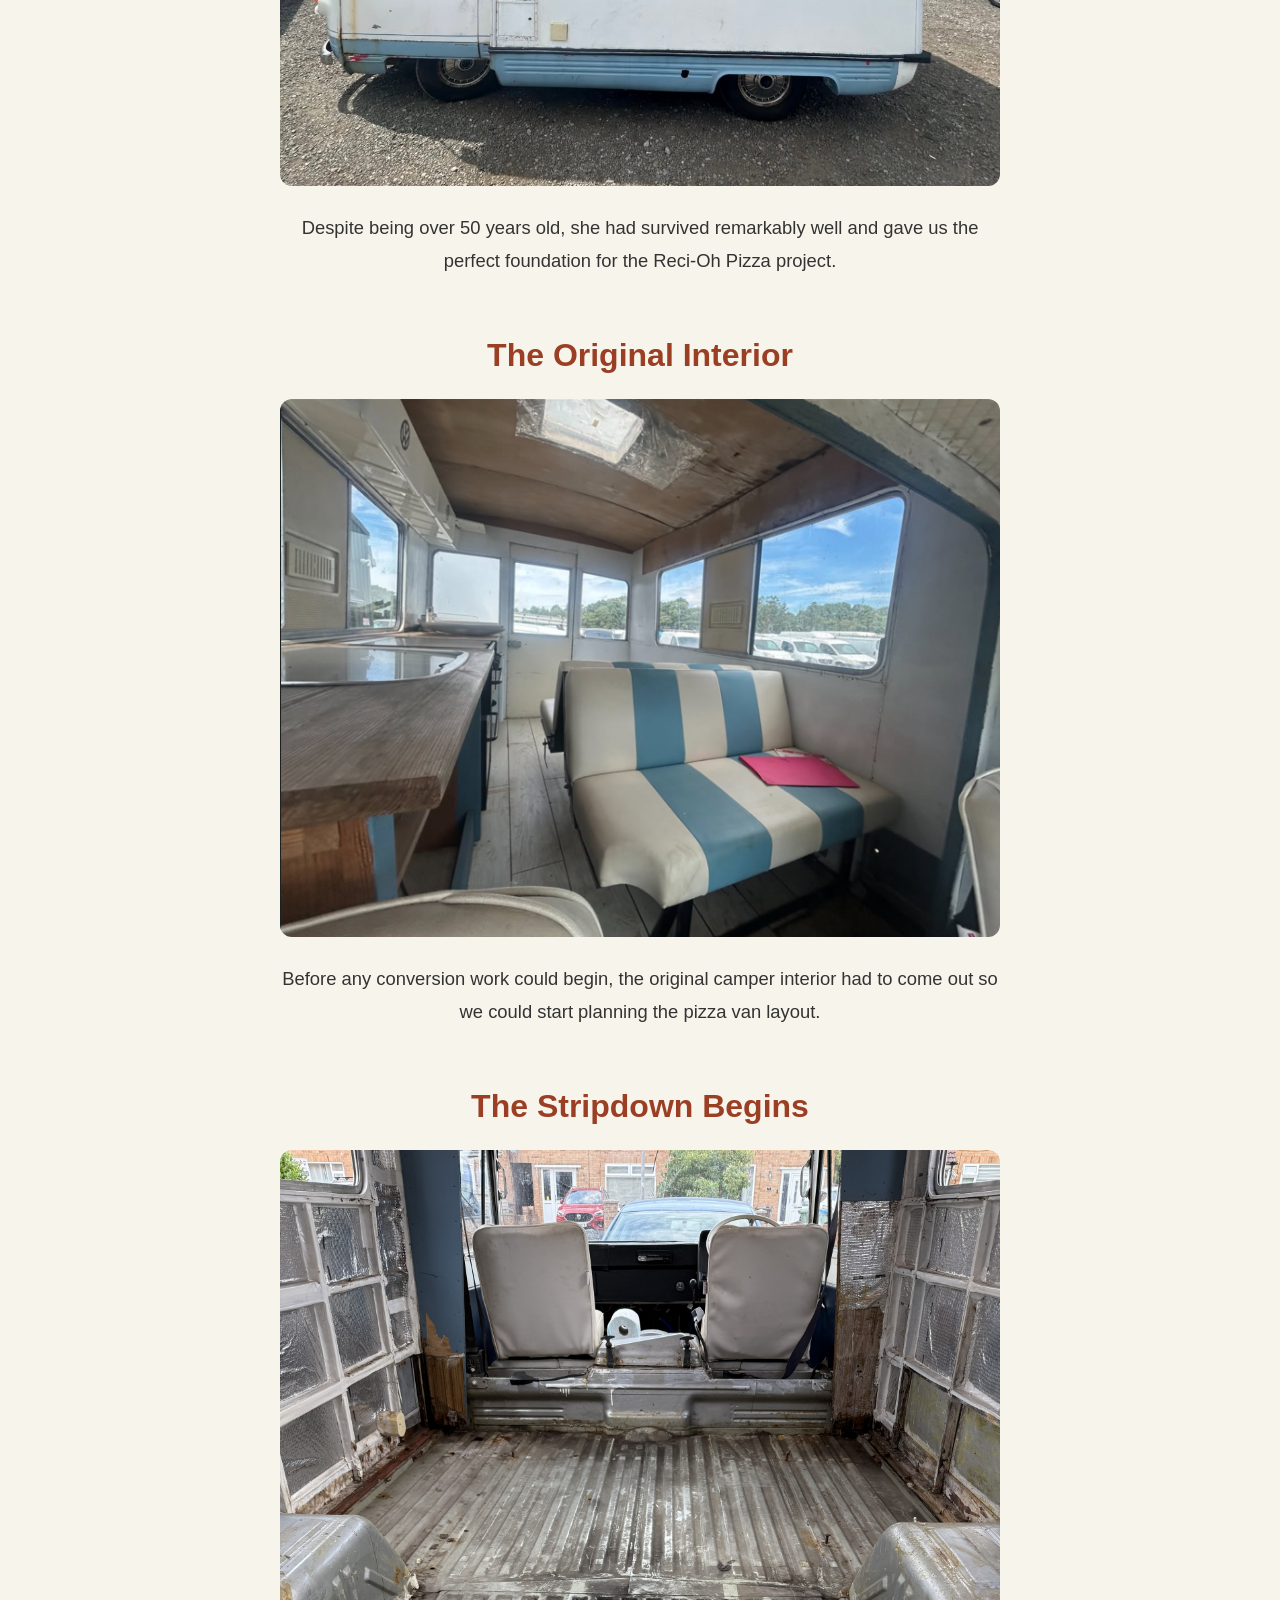
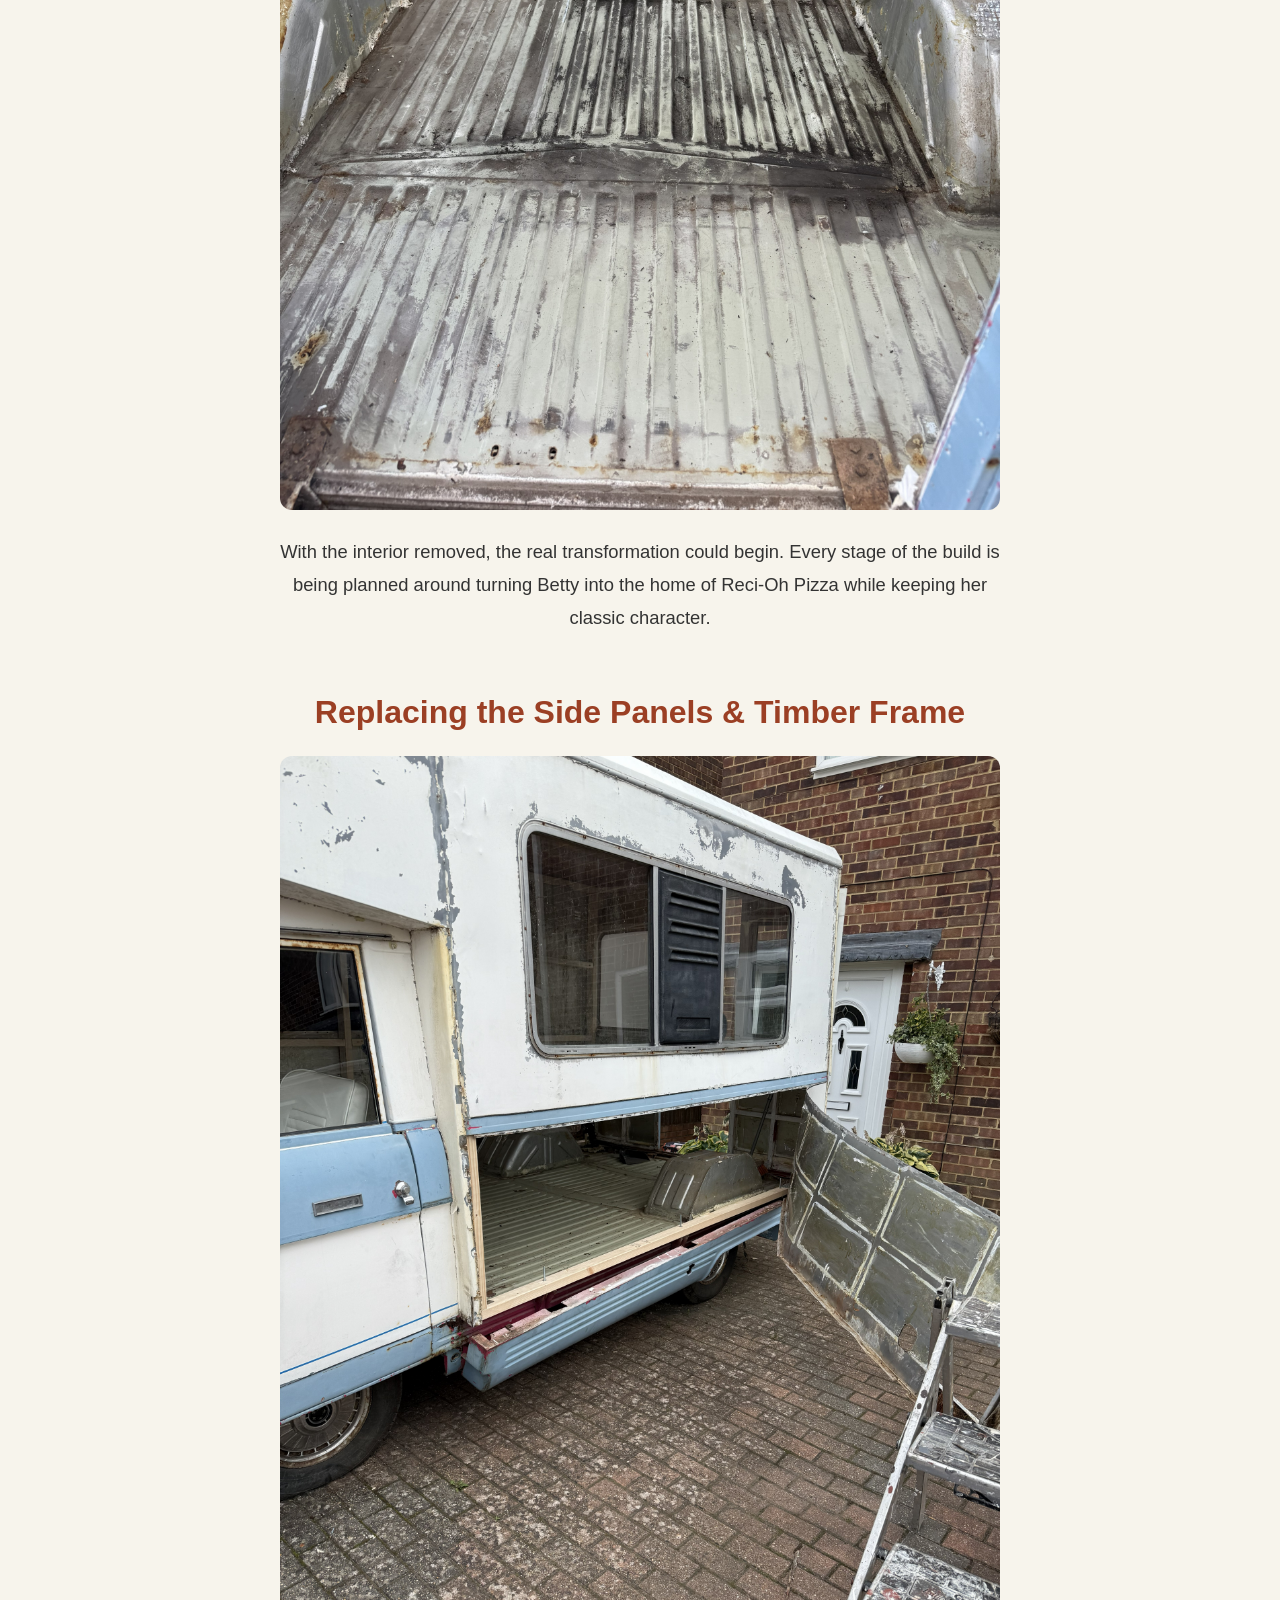
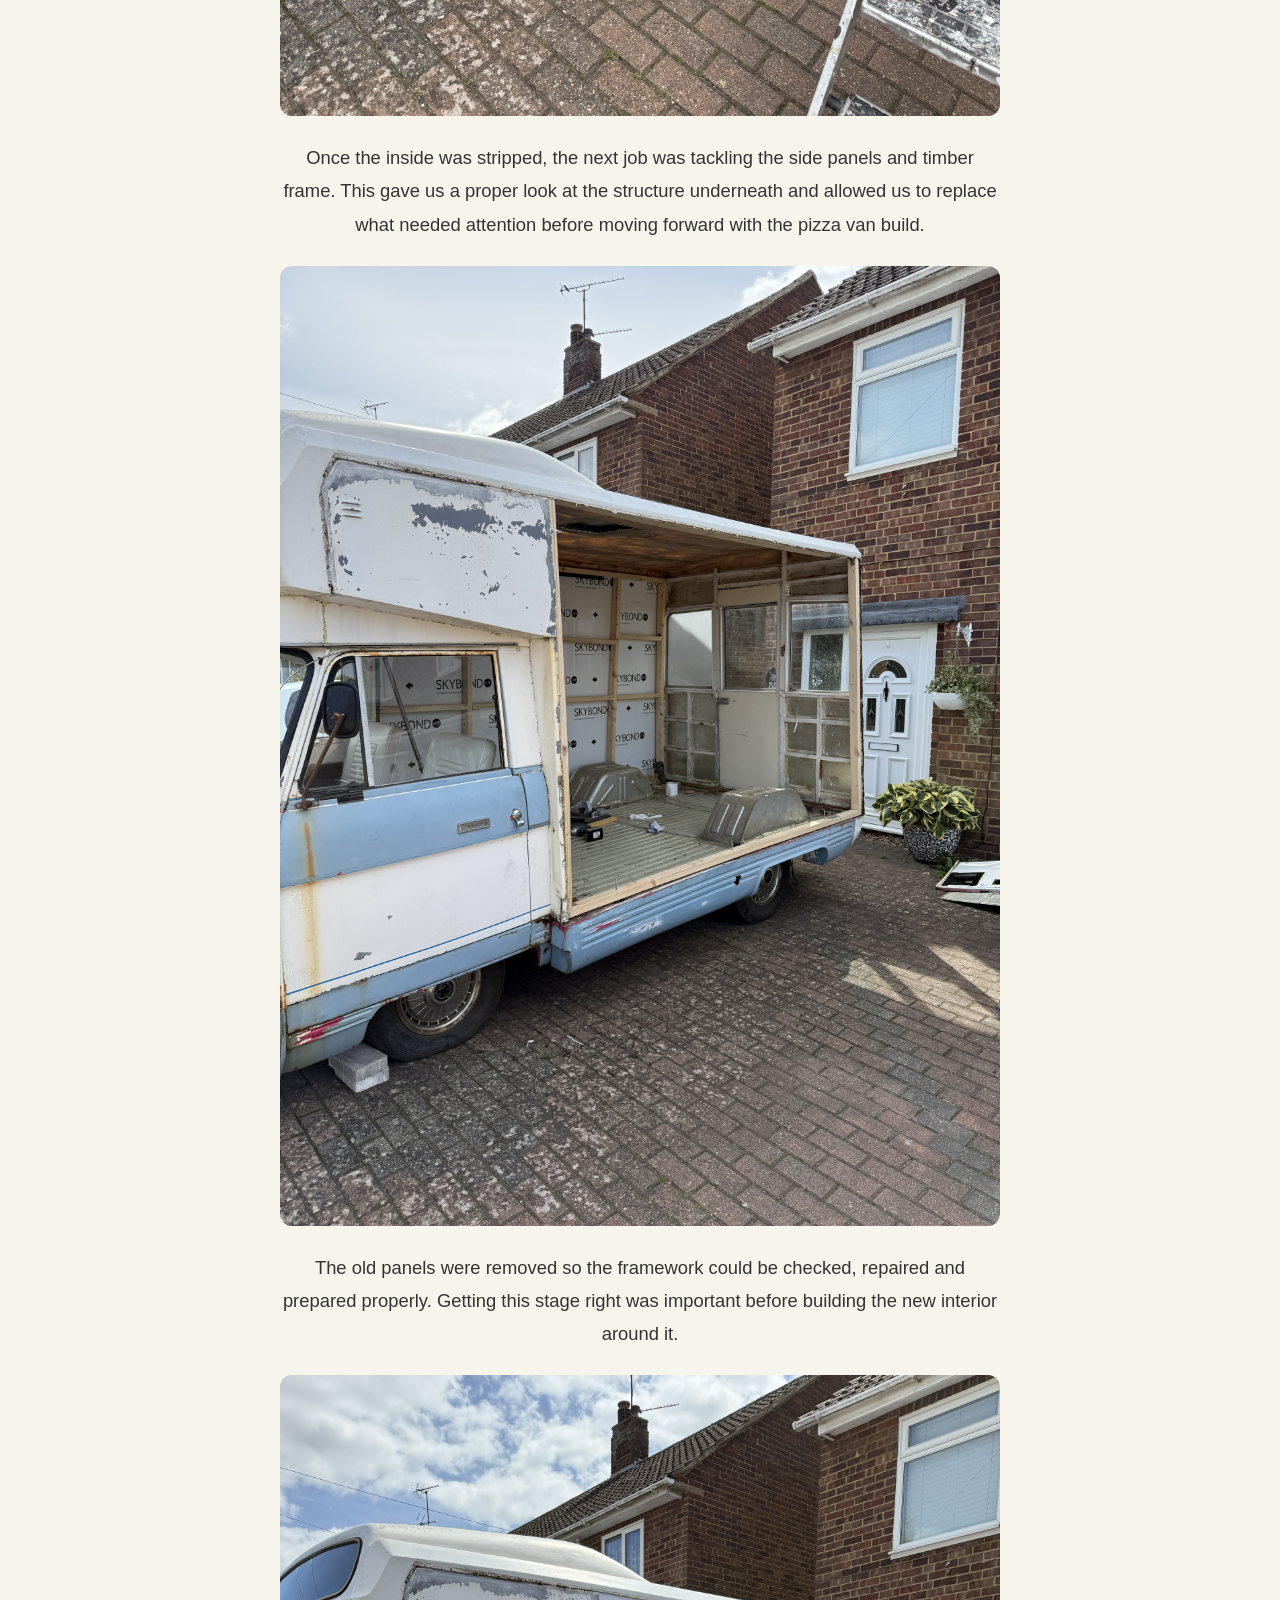
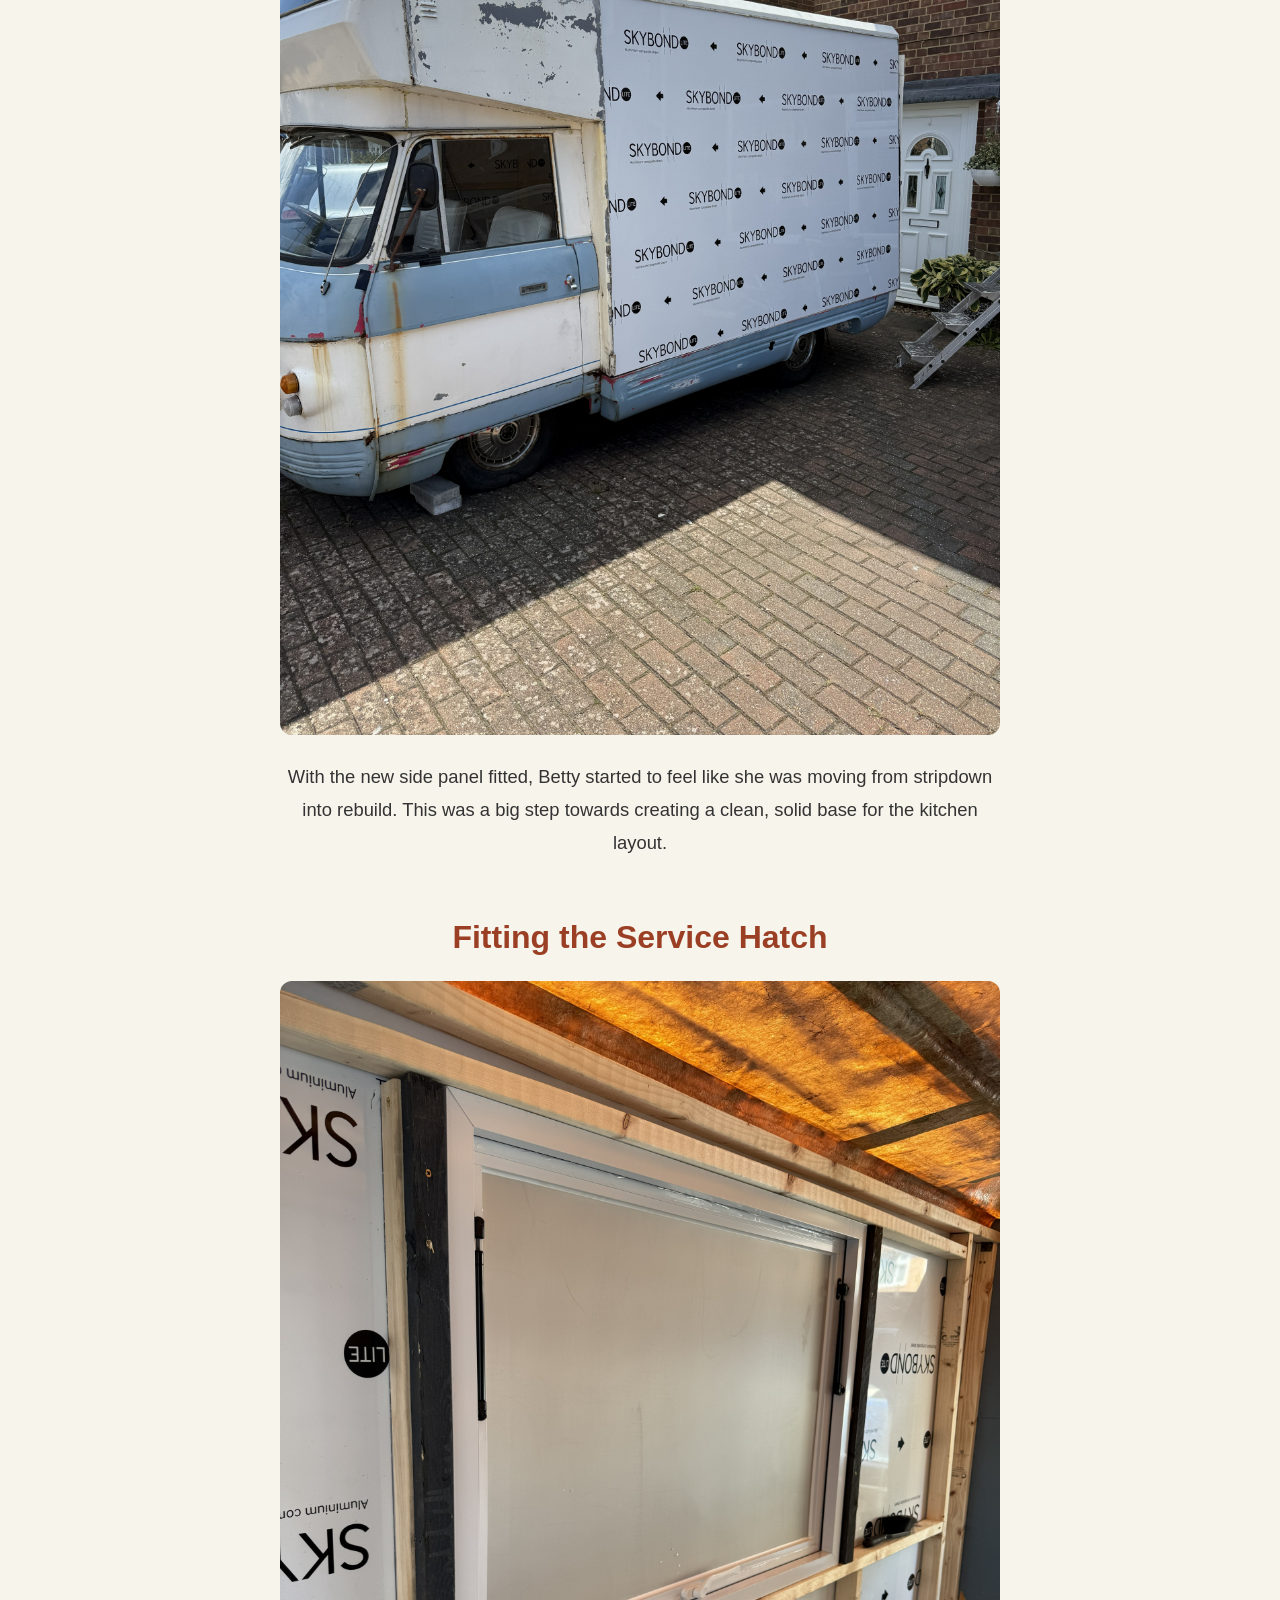
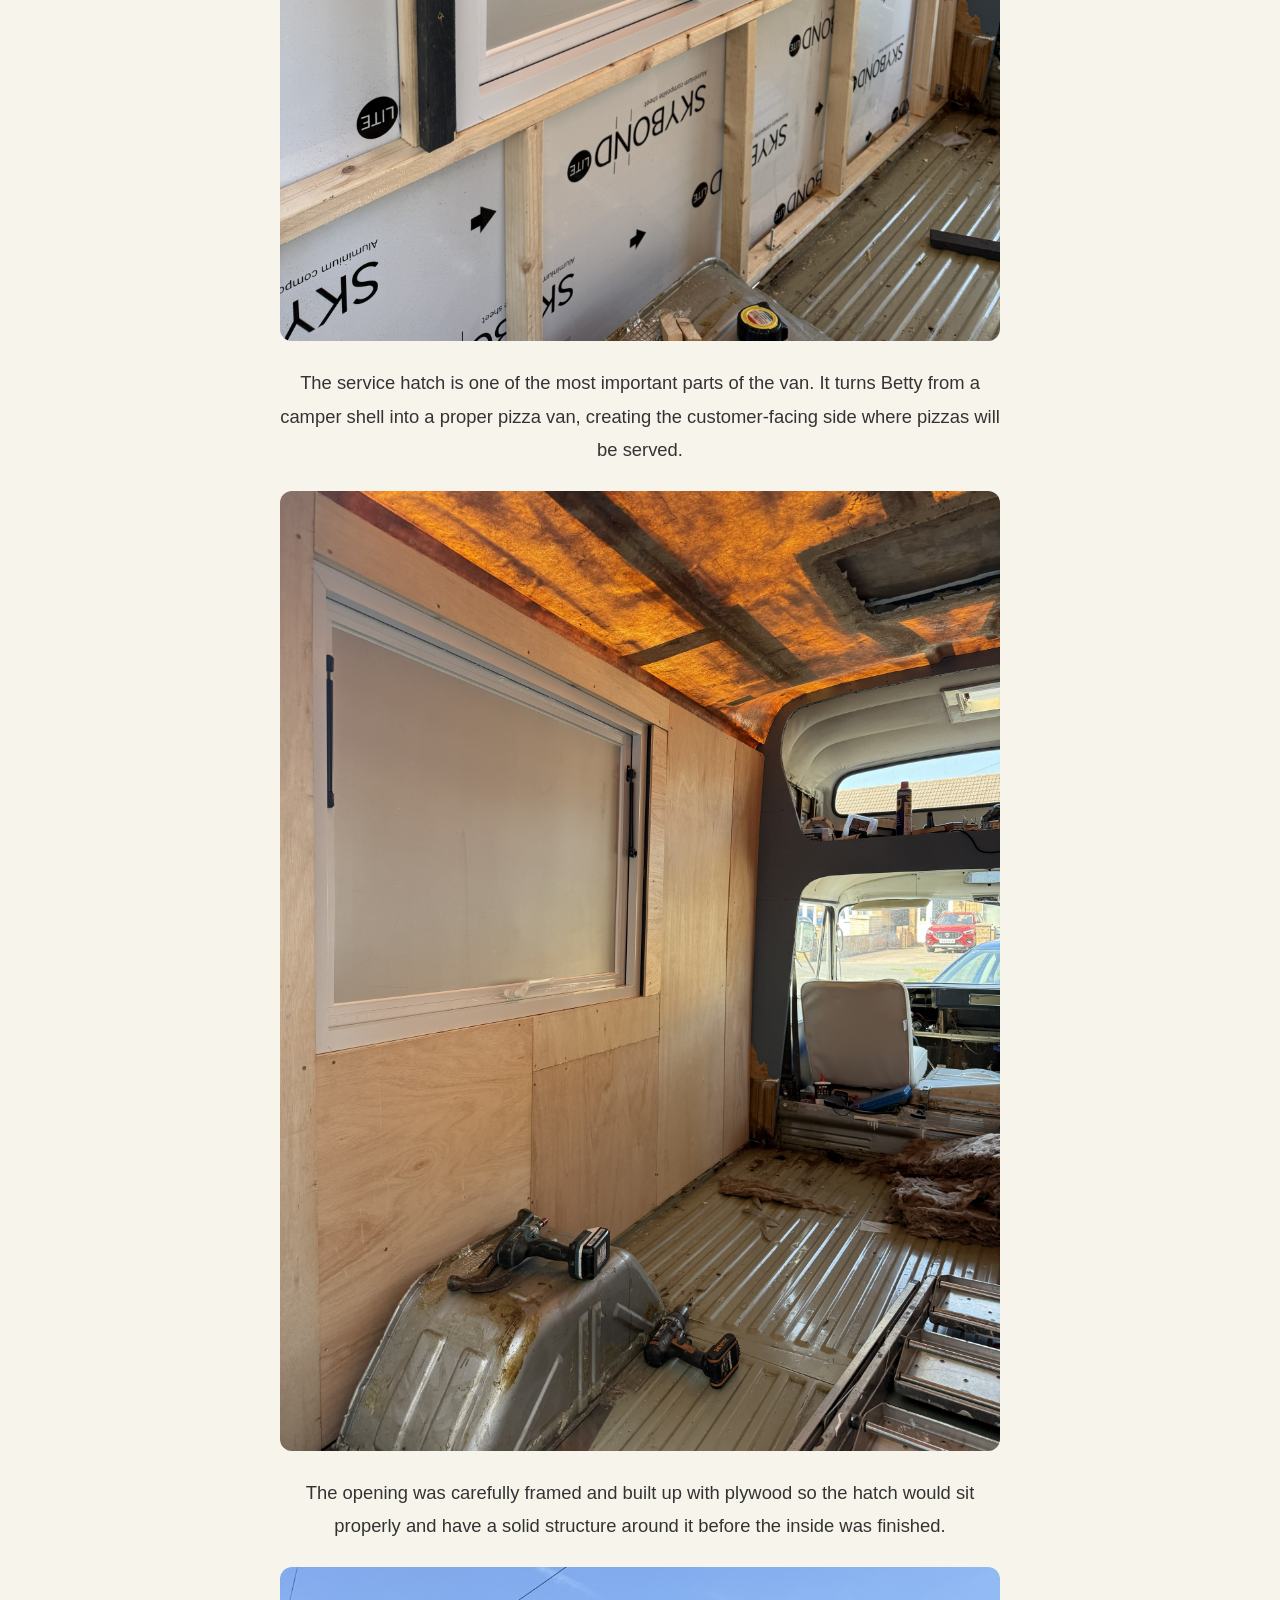
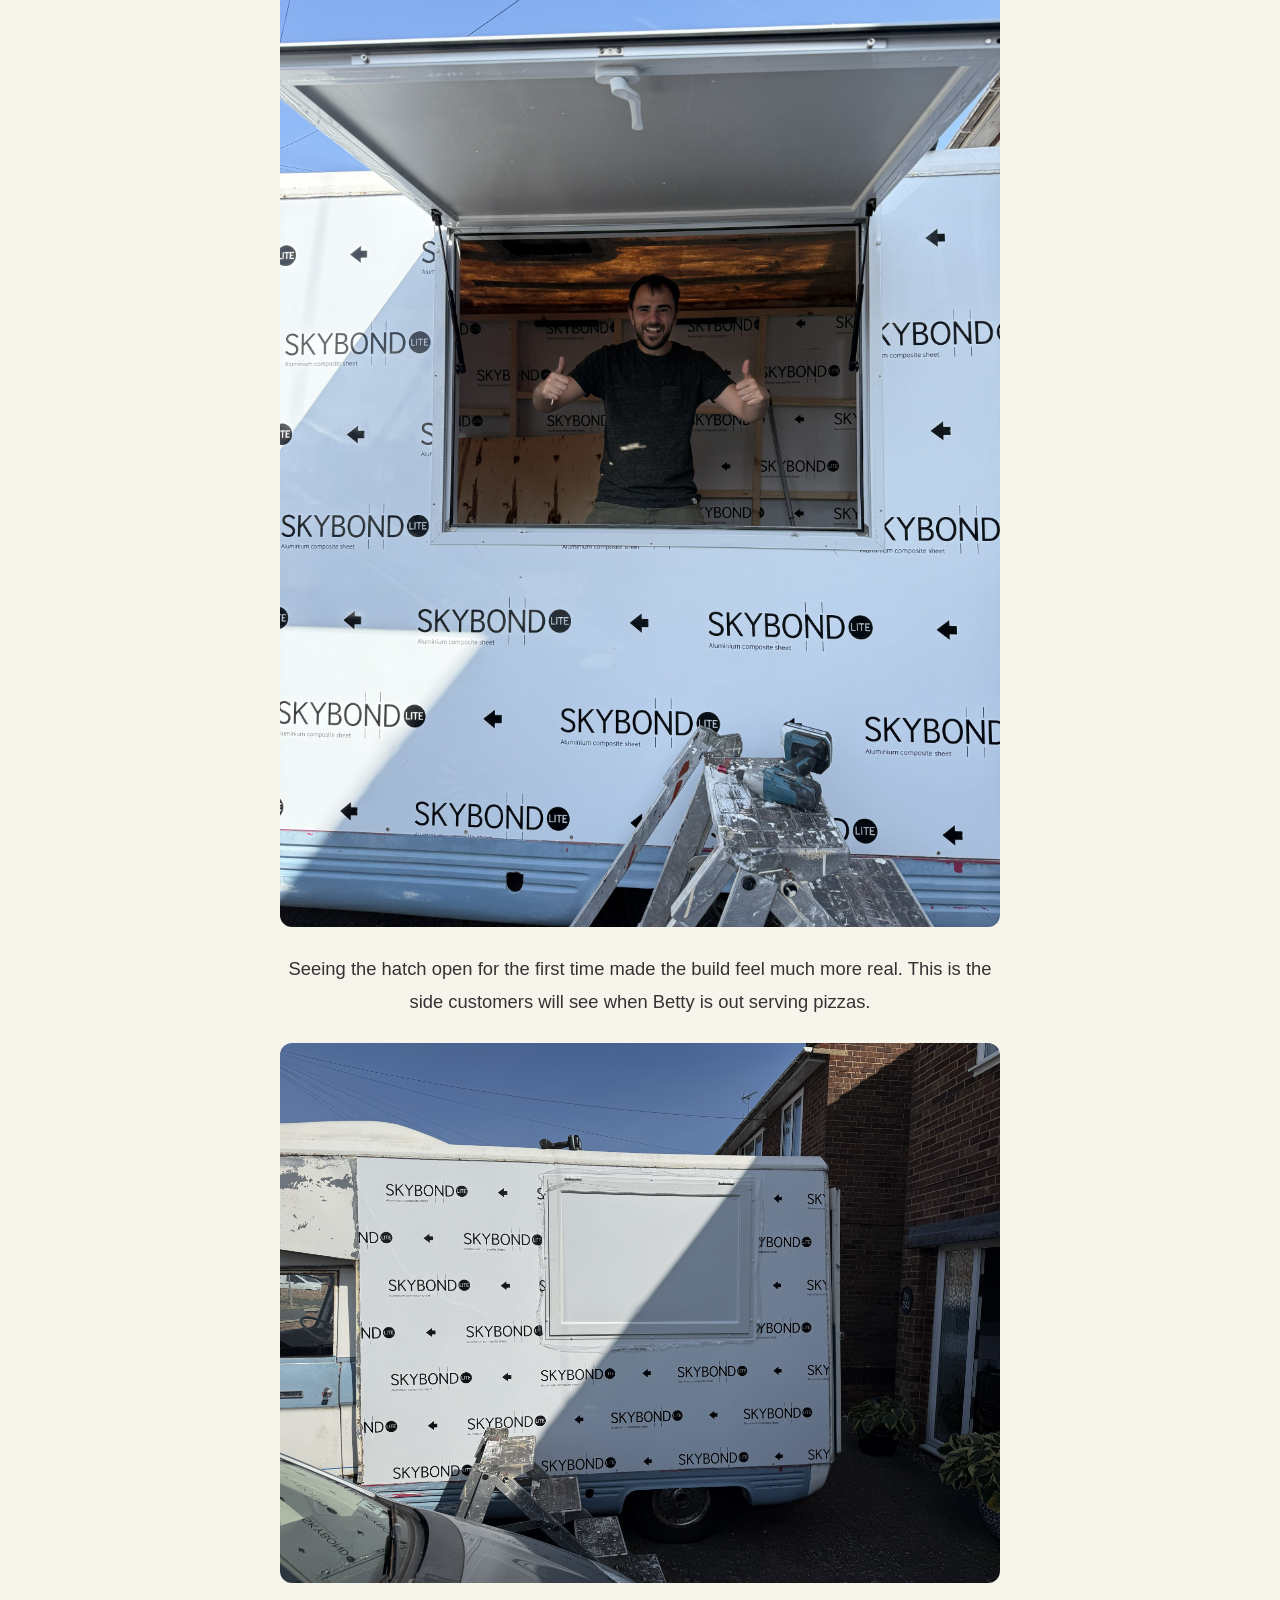
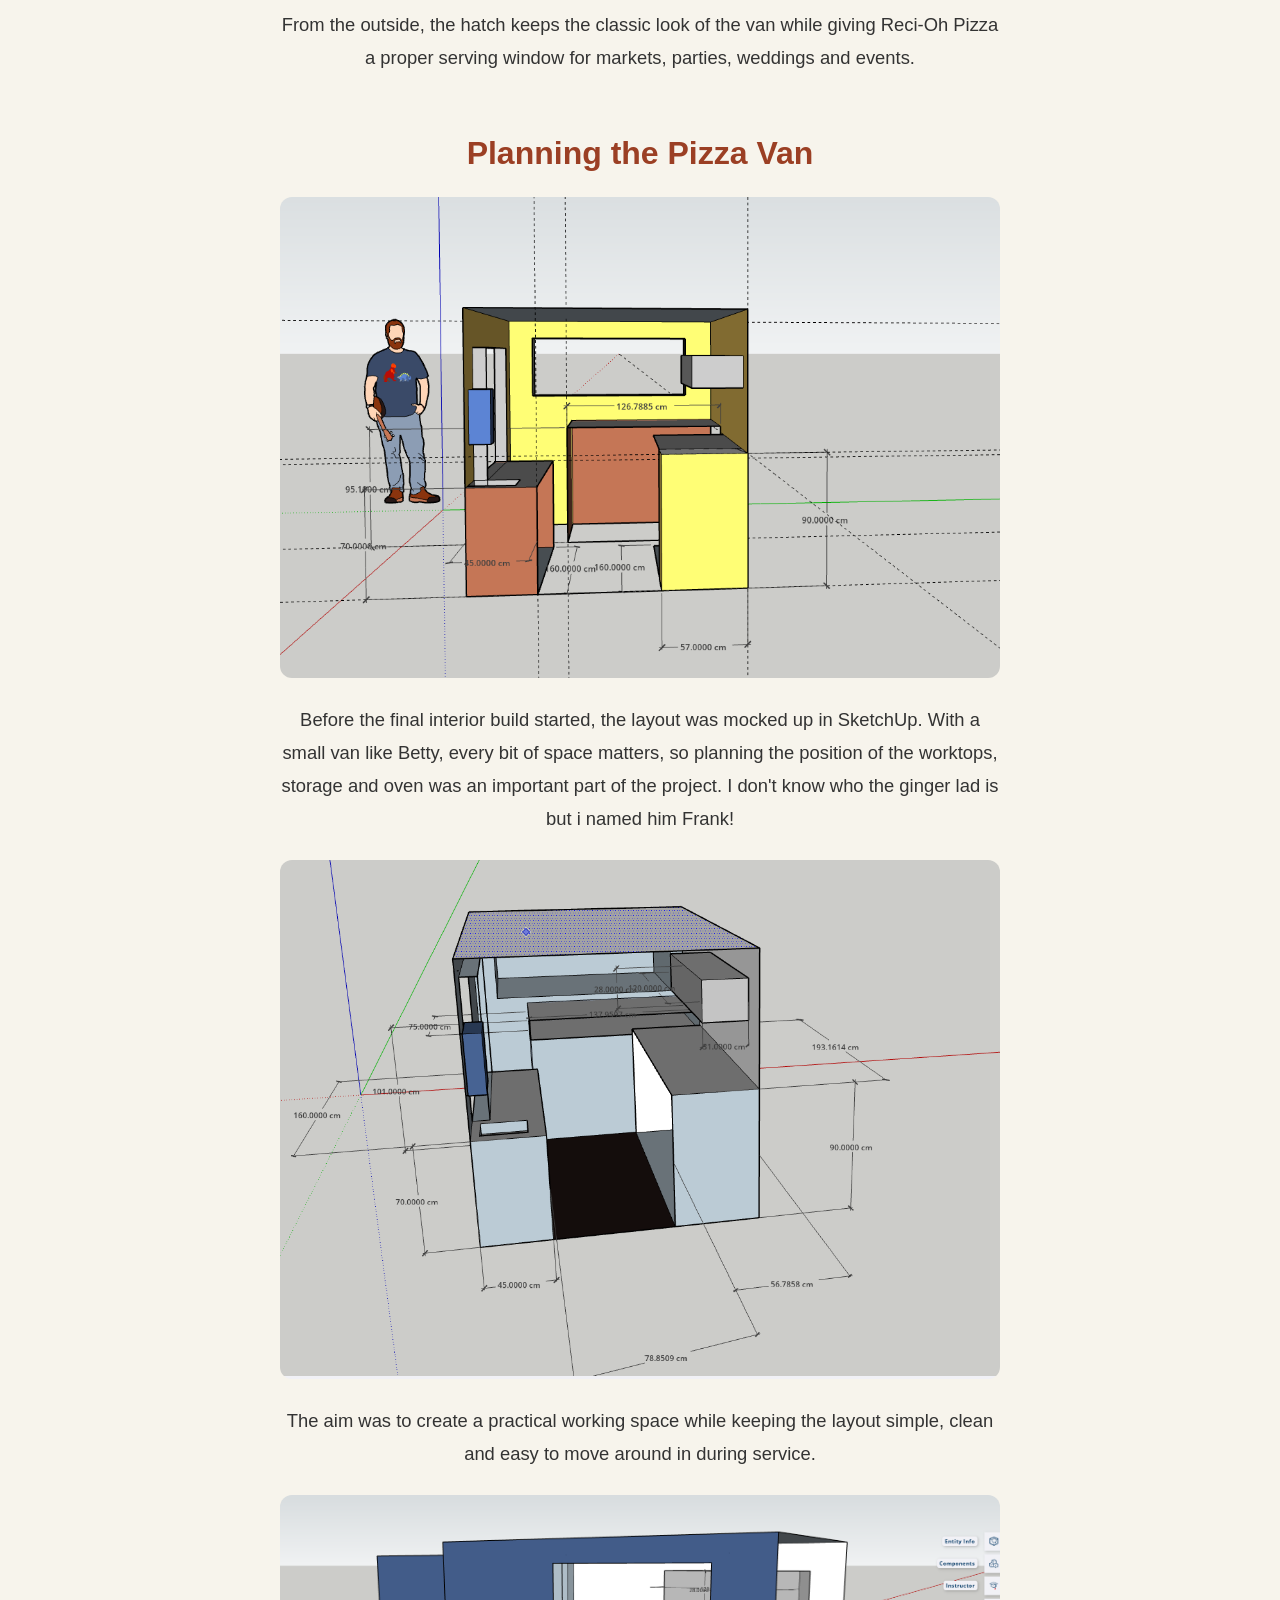
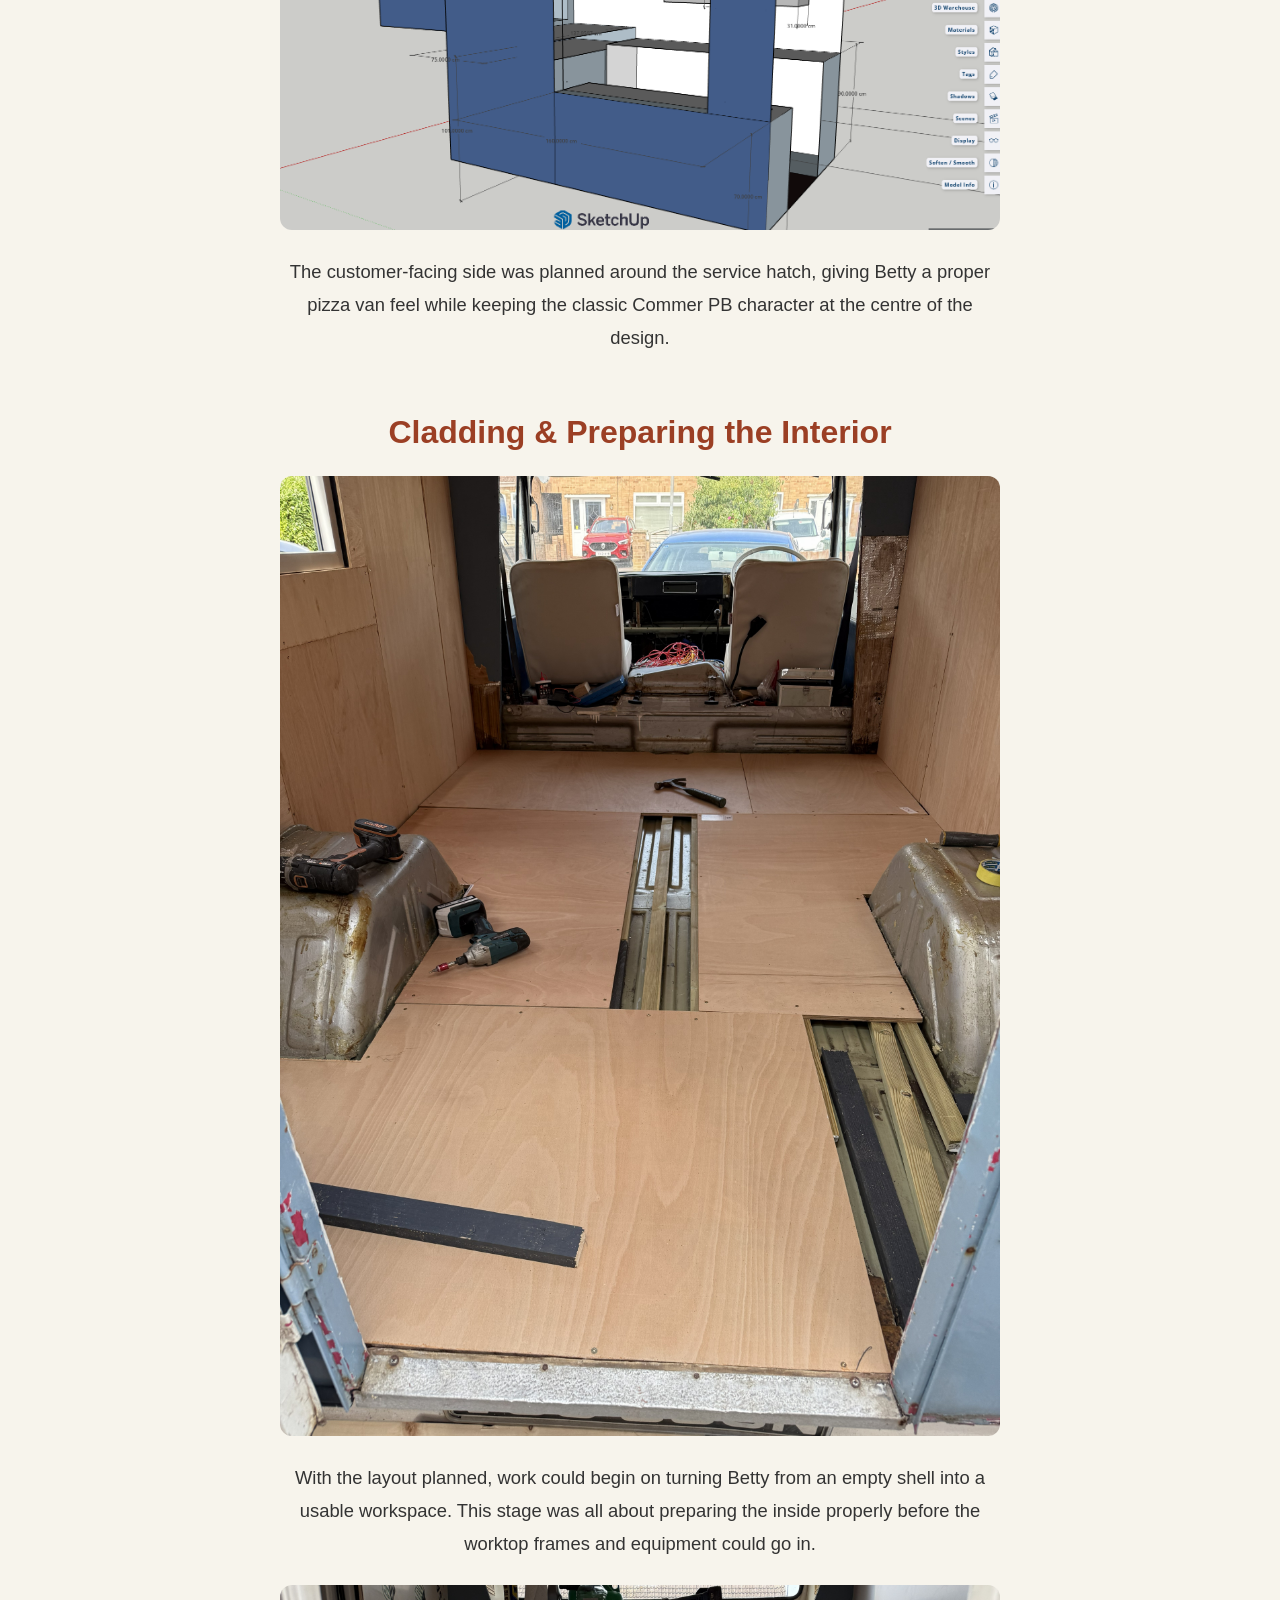
==== commit 3ef8e65e: "Update meet-betty.html" ====
--- a/meet-betty.html
+++ b/meet-betty.html
@@ -77,6 +77,23 @@
     width:100%;
     height:260px;
     object-fit:cover;
+    display:block;
+    border-radius:12px;
+}
+
+/* Face Transplant gallery - keeps full photos visible */
+.face-gallery{
+    max-width:900px;
+    margin:30px auto;
+    display:grid;
+    grid-template-columns:repeat(2, 1fr);
+    gap:18px;
+    align-items:start;
+}
+
+.face-gallery img{
+    width:100%;
+    height:auto;
     display:block;
     border-radius:12px;
 }
@@ -113,7 +130,8 @@
         font-size:1.05rem;
     }
 
-    .gallery{
+    .gallery,
+    .face-gallery{
         grid-template-columns:1fr;
     }
 
@@ -135,7 +153,7 @@
 </div>
 
 <div class="hero">
-    <img src="betty-mockup.png.png" alt="Betty Mockup">
+    <img src="betty-mockup.png.jpg" alt="Betty Mockup">
 </div>
 
 <div class="content">
@@ -342,7 +360,6 @@
         Once the electrics were in place, the roof area was finished using soffit panels and fitted lighting. The completed ceiling transformed the feel of the interior, creating a brighter and more professional workspace while keeping the classic character of Betty intact.
     </p>
 
-
     <!-- NUT GATE -->
 
     <h2>Nut Gate 🔩</h2>
@@ -369,7 +386,6 @@
         Once the engine was stripped further, the damage became clear. The piston had taken a serious beating and Betty's original 1725cc engine was going to need considerably more than a quick repair.
     </p>
 
-
     <!-- ROBIN -->
 
     <h2>Robin to the Rescue</h2>
@@ -386,7 +402,6 @@
         Robin's 1725cc engine gave us the solution we needed. The plan was simple: remove the damaged engine from Betty, take the running engine from Robin and give Betty the heart transplant she needed to get back on the road.
     </p>
 
-
     <!-- FACE TRANSPLANT -->
 
     <h2>Betty's Face Transplant</h2>
@@ -399,7 +414,7 @@
         Years of corrosion meant there was a lot more hiding underneath than we'd hoped. The front was stripped right back so the damaged metal could be removed and everything underneath could be properly inspected and repaired.
     </p>
 
-    <div class="gallery">
+    <div class="face-gallery">
         <img src="face-transplant-1.jpg" alt="Betty's original front stripped back for repair">
         <img src="face-transplant-2.jpg" alt="Betty with her original front panel completely removed">
         <img src="face-transplant-3.jpg" alt="Replacement front panel fitted to Betty">
@@ -414,7 +429,6 @@
         The replacement panel gave Betty the fresh face she desperately needed. Once fitted, repaired and prepared for paint, she finally started looking like she was being put back together rather than taken apart.
     </p>
 
-
     <a class="back-home" href="index.html">Back Home</a>
 
 </div>
